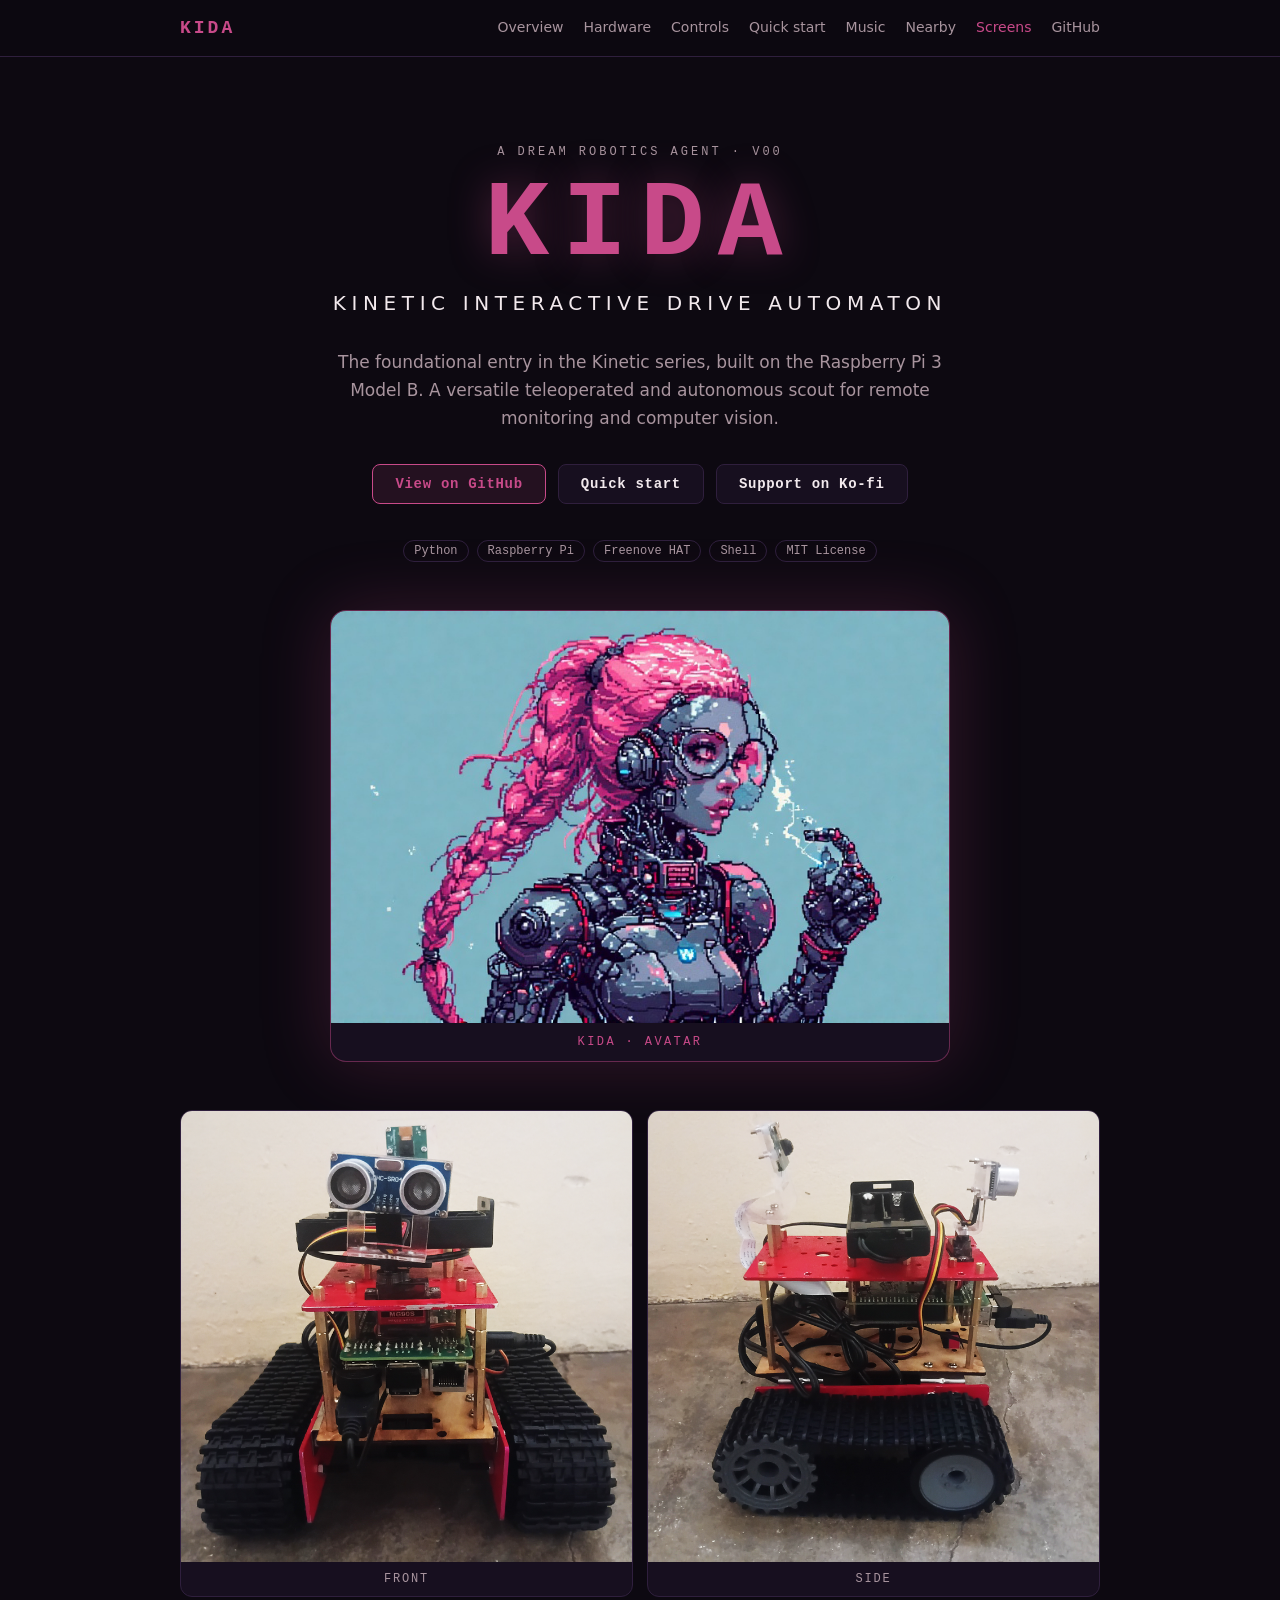
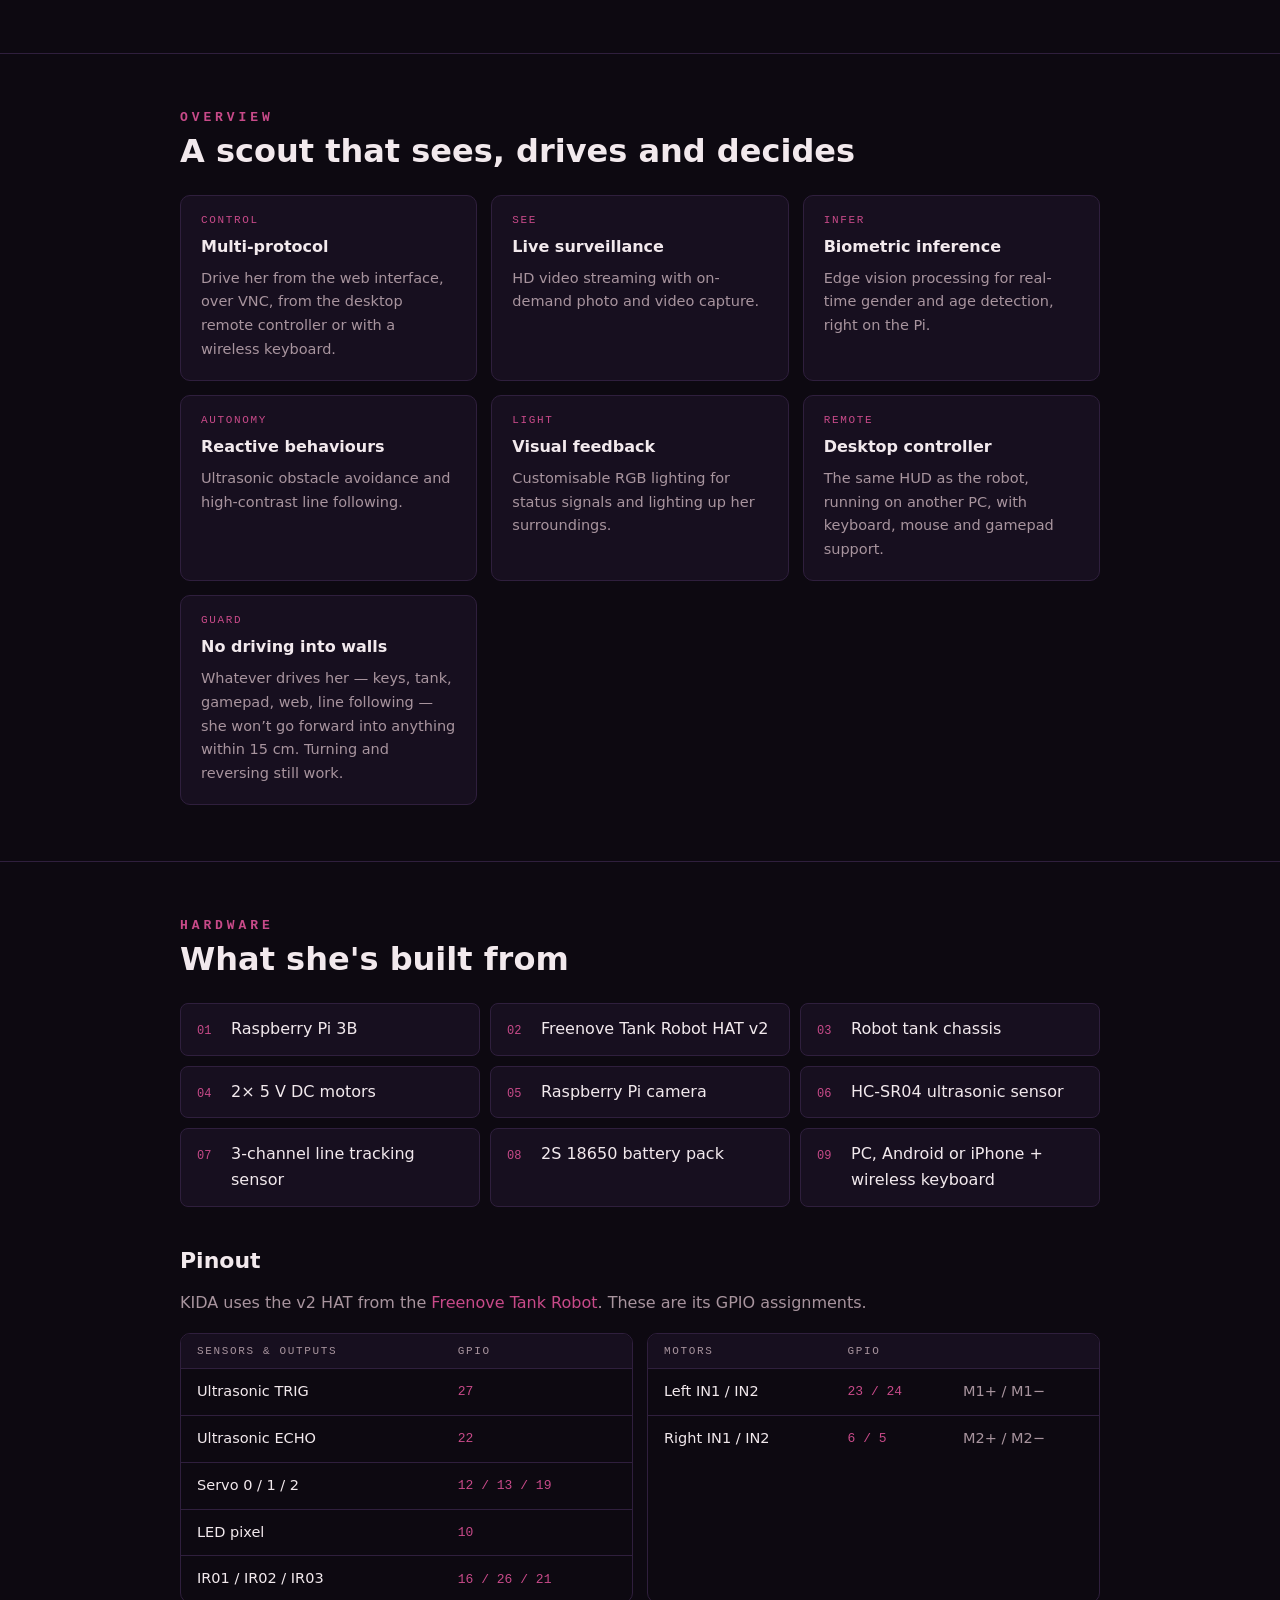
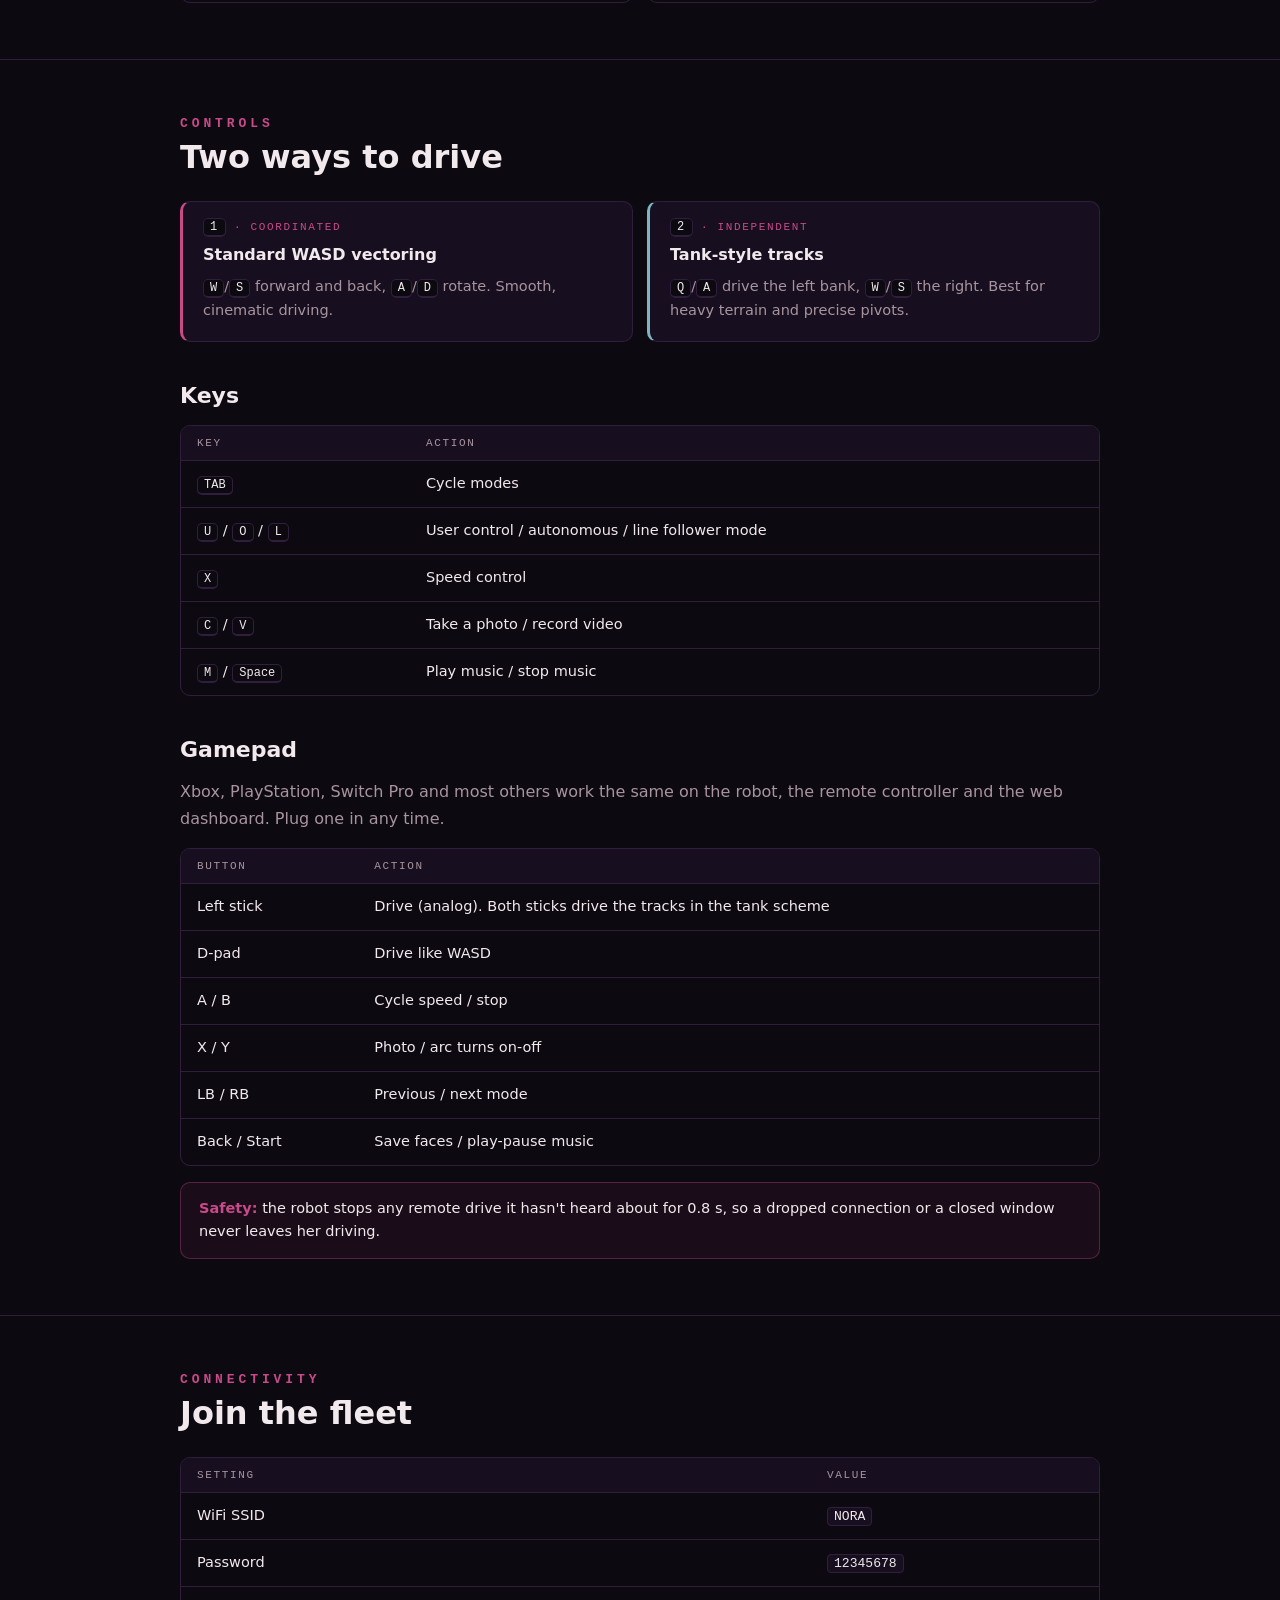
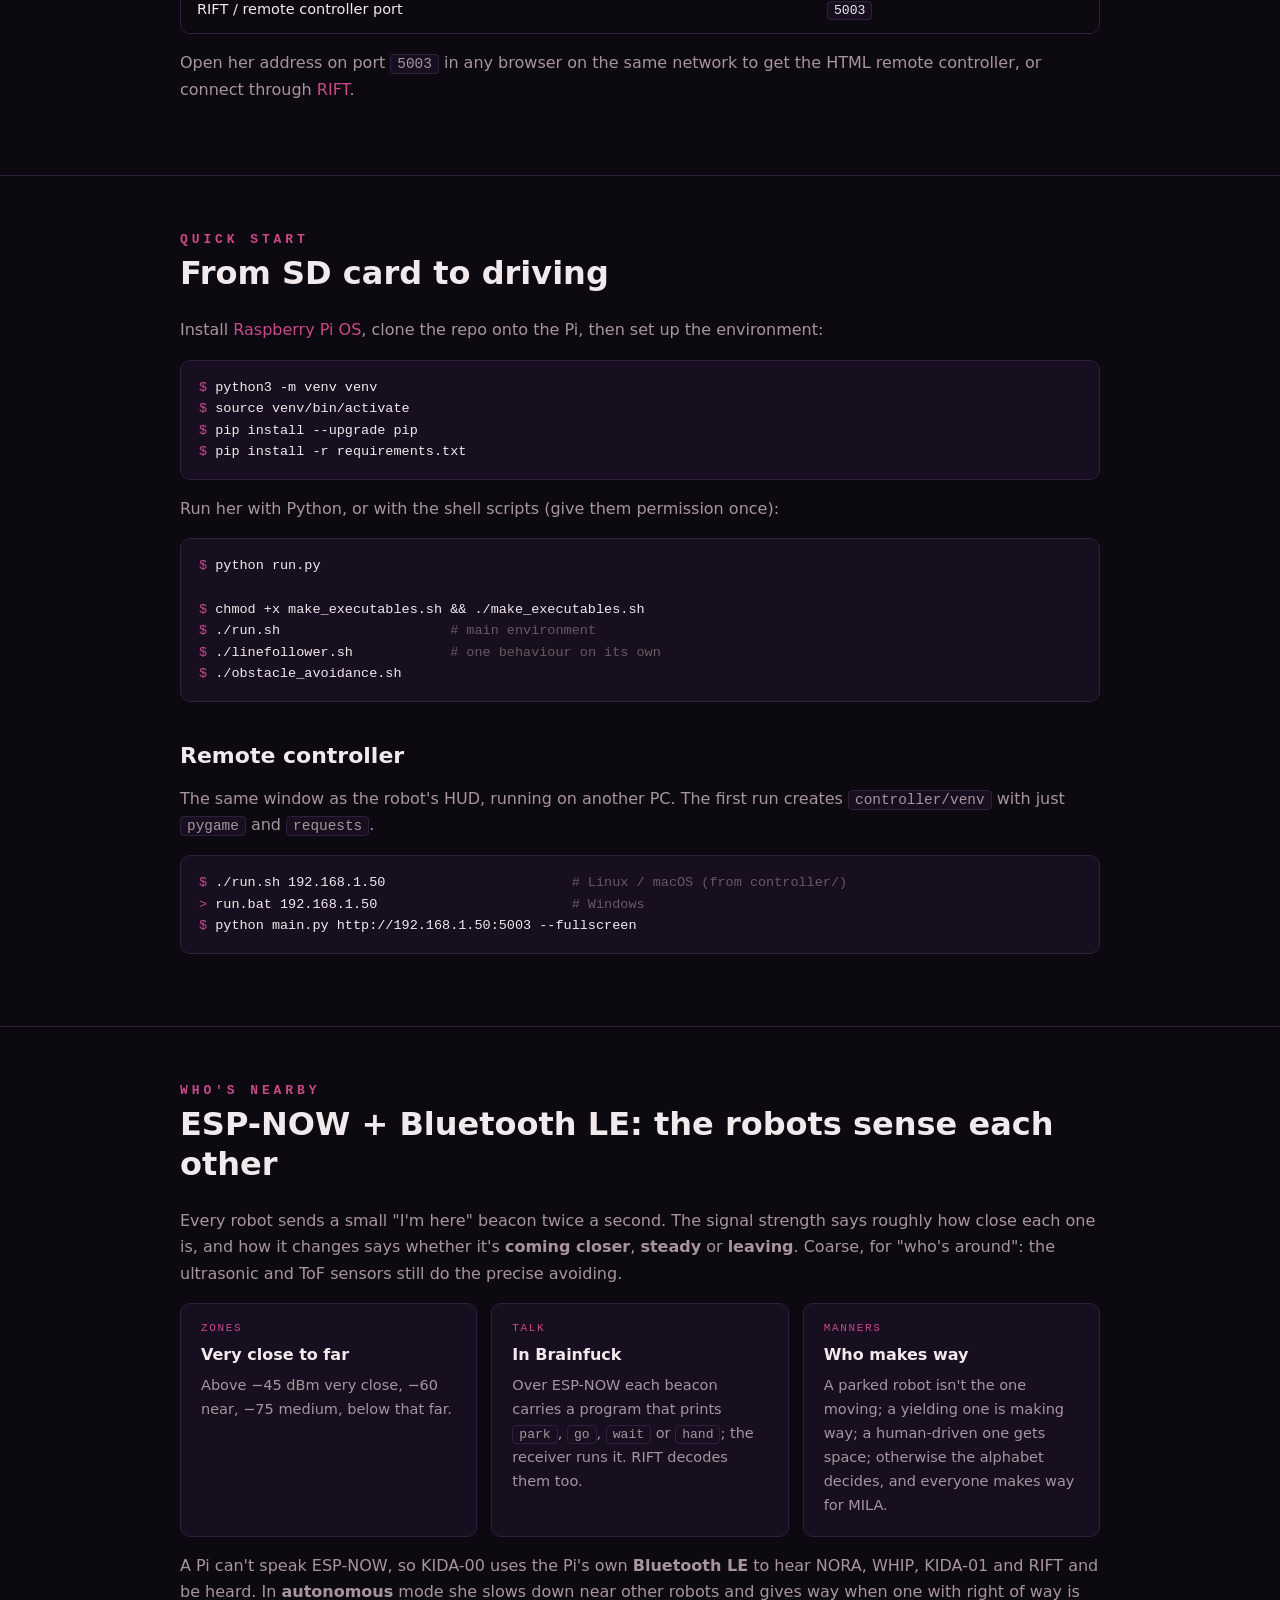
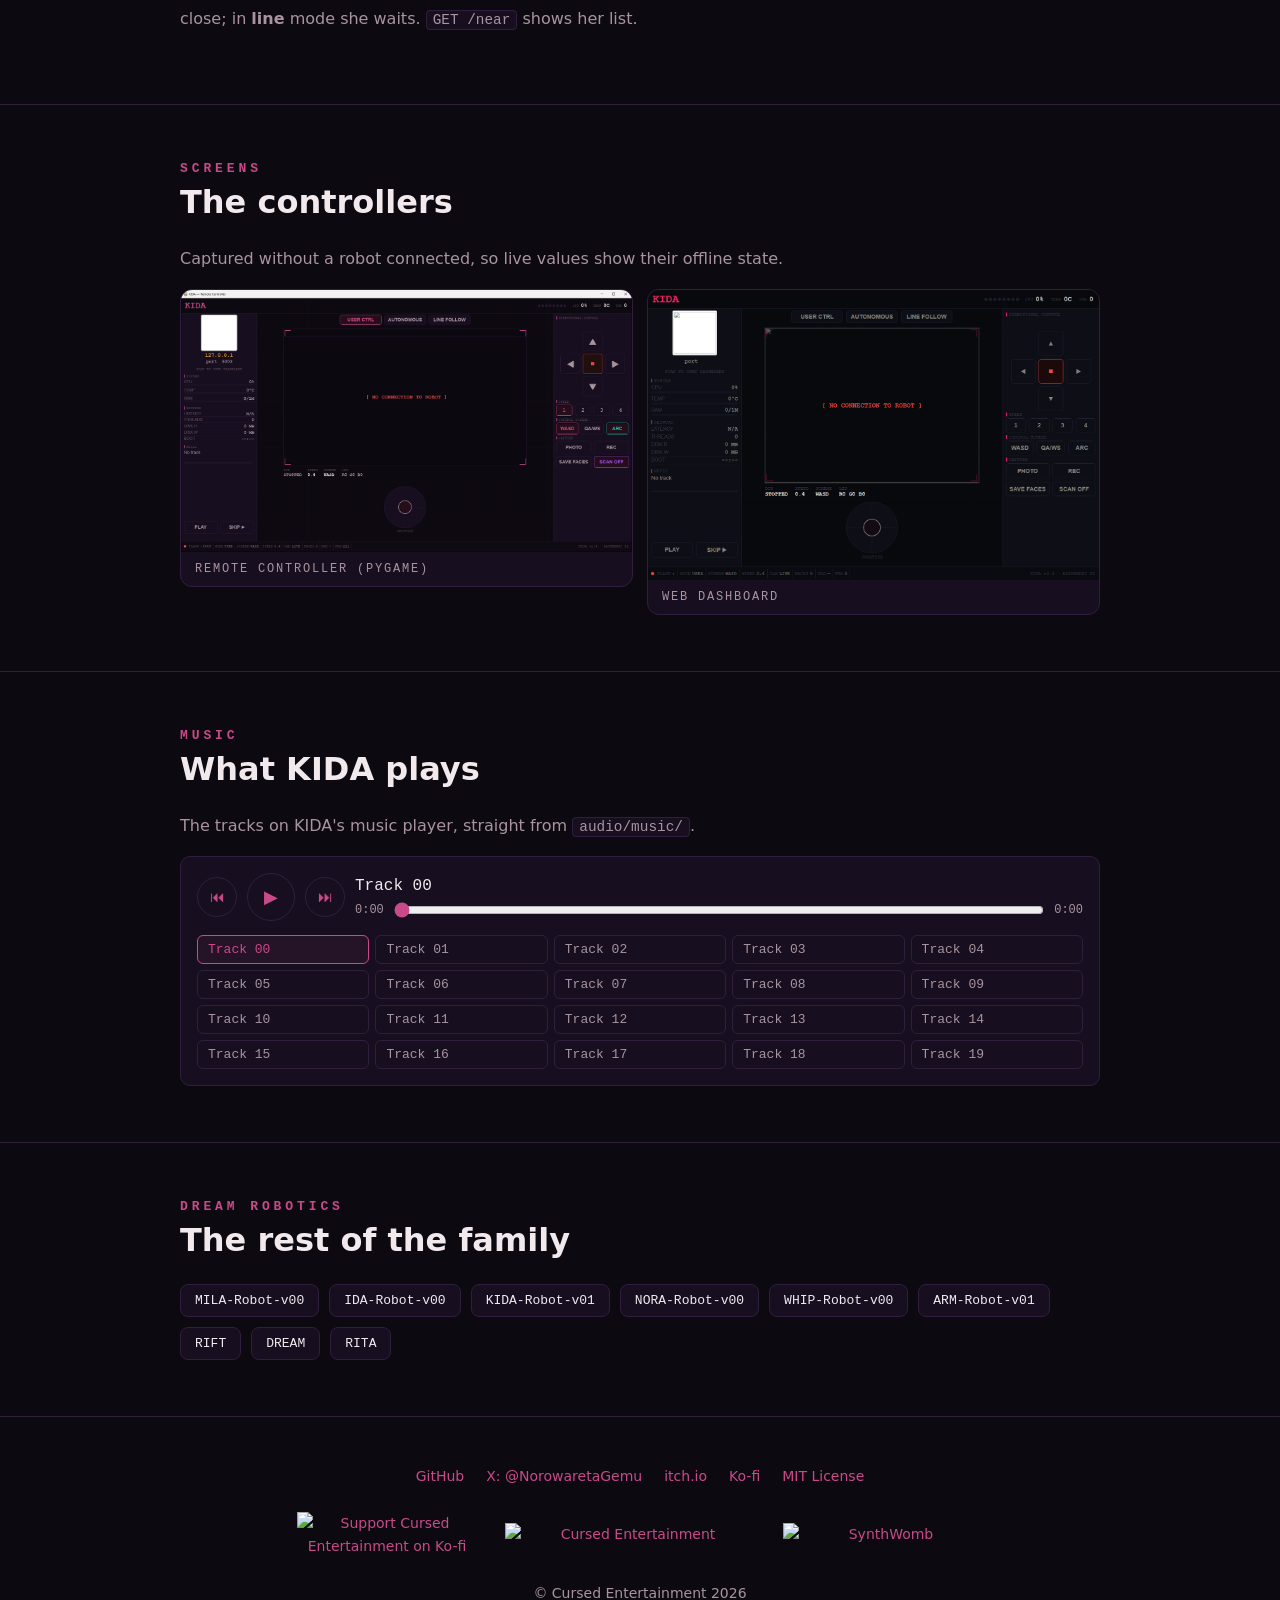
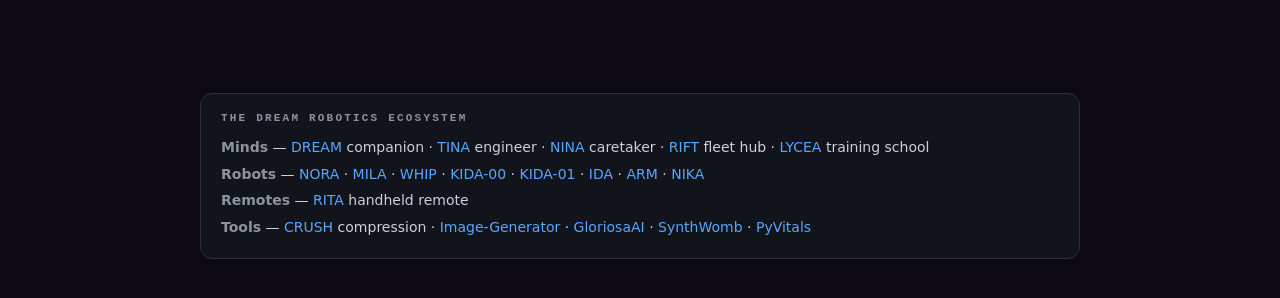
==== index.html @ 14632336 "Docs: the wall guard Co-Authored-By: Claude Opus 5.5 <noreply@anthropic.com>" ====
<!DOCTYPE html>
<html lang="en">
<head>
<meta charset="utf-8">
<meta name="viewport" content="width=device-width, initial-scale=1">
<title>KIDA — Kinetic Interactive Drive Automaton</title>
<meta name="description" content="KIDA v00 is a Raspberry Pi 3 tank robot from the DREAM Robotics ecosystem: teleoperated and autonomous, with live video, on-device age and gender detection, obstacle avoidance and line following.">
<meta name="color-scheme" content="dark">
<meta property="og:title" content="KIDA — Kinetic Interactive Drive Automaton">
<meta property="og:description" content="A Raspberry Pi tank robot for remote monitoring and computer vision.">
<meta property="og:type" content="website">
<meta property="og:image" content="images/kida_avatar.jpg">
<link rel="icon" href="site/favicon.ico" sizes="any">
<link rel="apple-touch-icon" href="site/apple-touch-icon.png">
<link rel="stylesheet" href="site/style.css">
<script src="site/site.js" defer></script>
<script src="site/player.js" defer></script>
</head>
<body>

<nav aria-label="Primary">
  <div class="wrap">
    <a class="brand" href="#top">KIDA</a>
    <ul>
      <li><a href="#overview">Overview</a></li>
      <li><a href="#hardware">Hardware</a></li>
      <li><a href="#controls">Controls</a></li>
      <li><a href="#quickstart">Quick start</a></li>
      <li><a href="#music">Music</a></li>
      <li><a href="#near">Nearby</a></li>
      <li><a href="#screens">Screens</a></li>
      <li><a href="https://github.com/CursedPrograms/KIDA-Robot-v00">GitHub</a></li>
    </ul>
  </div>
</nav>

<header class="hero" id="top">
  <div class="wrap">
    <div class="eyebrow">A DREAM Robotics Agent &middot; v00</div>
    <h1>KIDA</h1>
    <p class="tagline">Kinetic Interactive Drive Automaton</p>
    <p class="lede">The foundational entry in the Kinetic series, built on the Raspberry Pi 3 Model B. A versatile teleoperated and autonomous scout for remote monitoring and computer vision.</p>
    <div class="cta">
      <a class="btn primary" href="https://github.com/CursedPrograms/KIDA-Robot-v00">View on GitHub</a>
      <a class="btn" href="#quickstart">Quick start</a>
      <a class="btn" href="https://ko-fi.com/cursedentertainment">Support on Ko-fi</a>
    </div>
    <div class="tags" aria-label="Technologies">
      <span class="tag">Python</span>
      <span class="tag">Raspberry Pi</span>
      <span class="tag">Freenove HAT</span>
      <span class="tag">Shell</span>
      <span class="tag">MIT License</span>
    </div>
    <figure class="avatar wide">
      <img src="images/kida_avatar.jpg" alt="KIDA's avatar: a human representation of the robot" width="768" height="512">
      <figcaption>KIDA &middot; avatar</figcaption>
    </figure>
    <div class="photos">
      <figure>
        <img src="images/kida-robot-front.png" alt="KIDA from the front: red tank chassis, Raspberry Pi, HC-SR04 sensor and camera on a servo" width="800" height="800" loading="lazy">
        <figcaption>Front</figcaption>
      </figure>
      <figure>
        <img src="images/kida-robot-side.png" alt="KIDA from the side: tracks, Raspberry Pi stack and camera mast" width="800" height="800" loading="lazy">
        <figcaption>Side</figcaption>
      </figure>
    </div>
  </div>
</header>

<main>

<section id="overview">
  <div class="wrap">
    <h2>Overview</h2>
    <h3 class="title">A scout that sees, drives and decides</h3>
    <div class="grid cols-3">
      <div class="card">
        <span class="k">Control</span>
        <h4>Multi-protocol</h4>
        <p>Drive her from the web interface, over VNC, from the desktop remote controller or with a wireless keyboard.</p>
      </div>
      <div class="card">
        <span class="k">See</span>
        <h4>Live surveillance</h4>
        <p>HD video streaming with on-demand photo and video capture.</p>
      </div>
      <div class="card">
        <span class="k">Infer</span>
        <h4>Biometric inference</h4>
        <p>Edge vision processing for real-time gender and age detection, right on the Pi.</p>
      </div>
      <div class="card">
        <span class="k">Autonomy</span>
        <h4>Reactive behaviours</h4>
        <p>Ultrasonic obstacle avoidance and high-contrast line following.</p>
      </div>
      <div class="card">
        <span class="k">Light</span>
        <h4>Visual feedback</h4>
        <p>Customisable RGB lighting for status signals and lighting up her surroundings.</p>
      </div>
      <div class="card">
        <span class="k">Remote</span>
        <h4>Desktop controller</h4>
        <p>The same HUD as the robot, running on another PC, with keyboard, mouse and gamepad support.</p>
      </div>
      <div class="card">
        <span class="k">Guard</span>
        <h4>No driving into walls</h4>
        <p>Whatever drives her &mdash; keys, tank, gamepad, web, line following &mdash; she won&rsquo;t go forward into anything within 15&nbsp;cm. Turning and reversing still work.</p>
      </div>
    </div>
  </div>
</section>

<section id="hardware">
  <div class="wrap">
    <h2>Hardware</h2>
    <h3 class="title">What she's built from</h3>
    <ol class="parts">
      <li><span class="n">01</span> Raspberry Pi 3B</li>
      <li><span class="n">02</span> Freenove Tank Robot HAT v2</li>
      <li><span class="n">03</span> Robot tank chassis</li>
      <li><span class="n">04</span> 2&times; 5&nbsp;V DC motors</li>
      <li><span class="n">05</span> Raspberry Pi camera</li>
      <li><span class="n">06</span> HC-SR04 ultrasonic sensor</li>
      <li><span class="n">07</span> 3-channel line tracking sensor</li>
      <li><span class="n">08</span> 2S 18650 battery pack</li>
      <li><span class="n">09</span> PC, Android or iPhone + wireless keyboard</li>
    </ol>
    <h3 class="sub">Pinout</h3>
    <p class="muted">KIDA uses the v2 HAT from the <a href="https://github.com/Freenove/Freenove_Tank_Robot_Kit_for_Raspberry_Pi">Freenove Tank Robot</a>. These are its GPIO assignments.</p>
    <div class="grid cols-2">
    <div class="table-wrap">
      <table>
        <thead><tr><th>Sensors &amp; outputs</th><th>GPIO</th></tr></thead>
        <tbody>
          <tr><td>Ultrasonic TRIG</td><td class="mono">27</td></tr>
          <tr><td>Ultrasonic ECHO</td><td class="mono">22</td></tr>
          <tr><td>Servo 0 / 1 / 2</td><td class="mono">12 / 13 / 19</td></tr>
          <tr><td>LED pixel</td><td class="mono">10</td></tr>
          <tr><td>IR01 / IR02 / IR03</td><td class="mono">16 / 26 / 21</td></tr>
        </tbody>
      </table>
    </div>
    <div class="table-wrap">
      <table>
        <thead><tr><th>Motors</th><th>GPIO</th><th></th></tr></thead>
        <tbody>
          <tr><td>Left IN1 / IN2</td><td class="mono">23 / 24</td><td><span class="muted">M1+ / M1&minus;</span></td></tr>
          <tr><td>Right IN1 / IN2</td><td class="mono">6 / 5</td><td><span class="muted">M2+ / M2&minus;</span></td></tr>
        </tbody>
      </table>
    </div>
    </div>
  </div>
</section>

<section id="controls">
  <div class="wrap">
    <h2>Controls</h2>
    <h3 class="title">Two ways to drive</h3>
    <div class="grid cols-2">
      <div class="card mode">
        <span class="k"><kbd>1</kbd> &middot; Coordinated</span>
        <h4>Standard WASD vectoring</h4>
        <p><kbd>W</kbd>/<kbd>S</kbd> forward and back, <kbd>A</kbd>/<kbd>D</kbd> rotate. Smooth, cinematic driving.</p>
      </div>
      <div class="card mode">
        <span class="k"><kbd>2</kbd> &middot; Independent</span>
        <h4>Tank-style tracks</h4>
        <p><kbd>Q</kbd>/<kbd>A</kbd> drive the left bank, <kbd>W</kbd>/<kbd>S</kbd> the right. Best for heavy terrain and precise pivots.</p>
      </div>
    </div>
    <h3 class="sub">Keys</h3>
    <div class="table-wrap">
      <table>
        <thead><tr><th>Key</th><th>Action</th></tr></thead>
        <tbody>
          <tr><td><kbd>TAB</kbd></td><td>Cycle modes</td></tr>
          <tr><td><kbd>U</kbd> / <kbd>O</kbd> / <kbd>L</kbd></td><td>User control / autonomous / line follower mode</td></tr>
          <tr><td><kbd>X</kbd></td><td>Speed control</td></tr>
          <tr><td><kbd>C</kbd> / <kbd>V</kbd></td><td>Take a photo / record video</td></tr>
          <tr><td><kbd>M</kbd> / <kbd>Space</kbd></td><td>Play music / stop music</td></tr>
        </tbody>
      </table>
    </div>
    <h3 class="sub">Gamepad</h3>
    <p class="muted">Xbox, PlayStation, Switch Pro and most others work the same on the robot, the remote controller and the web dashboard. Plug one in any time.</p>
    <div class="table-wrap">
      <table>
        <thead><tr><th>Button</th><th>Action</th></tr></thead>
        <tbody>
          <tr><td>Left stick</td><td>Drive (analog). Both sticks drive the tracks in the tank scheme</td></tr>
          <tr><td>D-pad</td><td>Drive like WASD</td></tr>
          <tr><td>A / B</td><td>Cycle speed / stop</td></tr>
          <tr><td>X / Y</td><td>Photo / arc turns on-off</td></tr>
          <tr><td>LB / RB</td><td>Previous / next mode</td></tr>
          <tr><td>Back / Start</td><td>Save faces / play-pause music</td></tr>
        </tbody>
      </table>
    </div>
    <p class="note"><strong>Safety:</strong> the robot stops any remote drive it hasn't heard about for 0.8&nbsp;s, so a dropped connection or a closed window never leaves her driving.</p>
  </div>
</section>

<section id="connectivity">
  <div class="wrap">
    <h2>Connectivity</h2>
    <h3 class="title">Join the fleet</h3>
    <div class="table-wrap">
      <table>
        <thead><tr><th>Setting</th><th>Value</th></tr></thead>
        <tbody>
          <tr><td>WiFi SSID</td><td><code>NORA</code></td></tr>
          <tr><td>Password</td><td><code>12345678</code></td></tr>
          <tr><td>RIFT / remote controller port</td><td><code>5003</code></td></tr>
        </tbody>
      </table>
    </div>
    <p class="muted spaced">Open her address on port <code>5003</code> in any browser on the same network to get the HTML remote controller, or connect through <a href="https://github.com/CursedPrograms/RIFT">RIFT</a>.</p>
  </div>
</section>

<section id="quickstart">
  <div class="wrap">
    <h2>Quick start</h2>
    <h3 class="title">From SD card to driving</h3>
    <p class="muted">Install <a href="https://www.raspberrypi.com/software/operating-systems/">Raspberry Pi OS</a>, clone the repo onto the Pi, then set up the environment:</p>
<pre><span class="p">$</span> python3 -m venv venv
<span class="p">$</span> source venv/bin/activate
<span class="p">$</span> pip install --upgrade pip
<span class="p">$</span> pip install -r requirements.txt</pre>
    <p class="muted">Run her with Python, or with the shell scripts (give them permission once):</p>
<pre><span class="p">$</span> python run.py

<span class="p">$</span> chmod +x make_executables.sh &amp;&amp; ./make_executables.sh
<span class="p">$</span> ./run.sh                     <span class="c"># main environment</span>
<span class="p">$</span> ./linefollower.sh            <span class="c"># one behaviour on its own</span>
<span class="p">$</span> ./obstacle_avoidance.sh</pre>
    <h3 class="sub">Remote controller</h3>
    <p class="muted">The same window as the robot's HUD, running on another PC. The first run creates <code>controller/venv</code> with just <code>pygame</code> and <code>requests</code>.</p>
<pre><span class="p">$</span> ./run.sh 192.168.1.50                       <span class="c"># Linux / macOS (from controller/)</span>
<span class="p">&gt;</span> run.bat 192.168.1.50                        <span class="c"># Windows</span>
<span class="p">$</span> python main.py http://192.168.1.50:5003 --fullscreen</pre>
  </div>
</section>

<section id="near">
  <div class="wrap">
    <h2>Who's nearby</h2>
    <h3 class="title">ESP-NOW + Bluetooth LE: the robots sense each other</h3>
    <p class="muted">Every robot sends a small "I'm here" beacon twice a second. The signal strength says roughly how close each one is, and how it changes says whether it's <b>coming closer</b>, <b>steady</b> or <b>leaving</b>. Coarse, for "who's around": the ultrasonic and ToF sensors still do the precise avoiding.</p>
    <div class="grid cols-3">
      <div class="card"><span class="k">Zones</span><h4>Very close to far</h4><p>Above &minus;45 dBm very close, &minus;60 near, &minus;75 medium, below that far.</p></div>
      <div class="card"><span class="k">Talk</span><h4>In Brainfuck</h4><p>Over ESP-NOW each beacon carries a program that prints <code>park</code>, <code>go</code>, <code>wait</code> or <code>hand</code>; the receiver runs it. RIFT decodes them too.</p></div>
      <div class="card"><span class="k">Manners</span><h4>Who makes way</h4><p>A parked robot isn't the one moving; a yielding one is making way; a human-driven one gets space; otherwise the alphabet decides, and everyone makes way for MILA.</p></div>
    </div>
    <p class="muted spaced">A Pi can't speak ESP-NOW, so KIDA-00 uses the Pi's own <b>Bluetooth LE</b> to hear NORA, WHIP, KIDA-01 and RIFT and be heard. In <b>autonomous</b> mode she slows down near other robots and gives way when one with right of way is close; in <b>line</b> mode she waits. <code>GET /near</code> shows her list.</p>
  </div>
</section>

<section id="screens">
  <div class="wrap">
    <h2>Screens</h2>
    <h3 class="title">The controllers</h3>
    <p class="muted">Captured without a robot connected, so live values show their offline state.</p>
    <div class="screens">
      <figure class="shot">
        <img src="images/screenshots/remote-controller.png" alt="KIDA's remote controller HUD with camera box, stats and drive pad" width="1280" height="743" loading="lazy">
        <figcaption>Remote controller (pygame)</figcaption>
      </figure>
      <figure class="shot">
        <img src="images/screenshots/web-dashboard.png" alt="KIDA's web dashboard" width="1280" height="823" loading="lazy">
        <figcaption>Web dashboard</figcaption>
      </figure>
    </div>
  </div>
</section>

<section id="music">
  <div class="wrap">
    <h2>Music</h2>
    <h3 class="title">What KIDA plays</h3>
    <p class="muted">The tracks on KIDA's music player, straight from <code>audio/music/</code>.</p>
    <div class="player" data-tracks='[{"title": "Track 00", "src": "audio/music/track00.mp3"}, {"title": "Track 01", "src": "audio/music/track01.mp3"}, {"title": "Track 02", "src": "audio/music/track02.mp3"}, {"title": "Track 03", "src": "audio/music/track03.mp3"}, {"title": "Track 04", "src": "audio/music/track04.mp3"}, {"title": "Track 05", "src": "audio/music/track05.mp3"}, {"title": "Track 06", "src": "audio/music/track06.mp3"}, {"title": "Track 07", "src": "audio/music/track07.mp3"}, {"title": "Track 08", "src": "audio/music/track08.mp3"}, {"title": "Track 09", "src": "audio/music/track09.mp3"}, {"title": "Track 10", "src": "audio/music/track10.mp3"}, {"title": "Track 11", "src": "audio/music/track11.mp3"}, {"title": "Track 12", "src": "audio/music/track12.mp3"}, {"title": "Track 13", "src": "audio/music/track13.mp3"}, {"title": "Track 14", "src": "audio/music/track14.mp3"}, {"title": "Track 15", "src": "audio/music/track15.mp3"}, {"title": "Track 16", "src": "audio/music/track16.mp3"}, {"title": "Track 17", "src": "audio/music/track17.mp3"}, {"title": "Track 18", "src": "audio/music/track18.mp3"}, {"title": "Track 19", "src": "audio/music/track19.mp3"}]'></div>
  </div>
</section>

<section id="related">
  <div class="wrap">
    <h2>DREAM Robotics</h2>
    <h3 class="title">The rest of the family</h3>
    <div class="related">
      <a href="https://github.com/CursedPrograms/MILA-Robot-v00">MILA-Robot-v00</a>
      <a href="https://github.com/CursedPrograms/IDA-Robot-v00">IDA-Robot-v00</a>
      <a href="https://github.com/CursedPrograms/KIDA-Robot-v01">KIDA-Robot-v01</a>
      <a href="https://github.com/CursedPrograms/NORA-Robot-v00">NORA-Robot-v00</a>
      <a href="https://github.com/CursedPrograms/WHIP-Robot-v00">WHIP-Robot-v00</a>
      <a href="https://github.com/CursedPrograms/ARM-Robot-v01">ARM-Robot-v01</a>
      <a href="https://github.com/CursedPrograms/RIFT">RIFT</a>
      <a href="https://github.com/CursedPrograms/DREAM">DREAM</a>
      <a href="https://github.com/CursedPrograms/RITA">RITA</a>
    </div>
  </div>
</section>

</main>

<footer>
  <div class="wrap">
    <div class="links">
      <a href="https://github.com/CursedPrograms/KIDA-Robot-v00">GitHub</a>
      <a href="https://x.com/NorowaretaGemu">X: @NorowaretaGemu</a>
      <a href="https://cursed-entertainment.itch.io/">itch.io</a>
      <a href="https://ko-fi.com/cursedentertainment">Ko-fi</a>
      <a href="https://github.com/CursedPrograms/KIDA-Robot-v00/blob/main/LICENSE">MIT License</a>
    </div>

    <div class="logos">
      <a href="https://ko-fi.com/cursedentertainment">
        <img src="https://ko-fi.com/img/githubbutton_sm.svg" alt="Support Cursed Entertainment on Ko-fi" width="180" loading="lazy">
      </a>
      <a href="https://cursed-entertainment.itch.io/">
        <img src="https://github.com/CursedPrograms/cursedentertainment/raw/main/images/logos/logo-wide-grey.png" alt="Cursed Entertainment" width="250" loading="lazy">
      </a>
      <a href="https://github.com/SynthWomb">
        <img src="https://github.com/SynthWomb/synth.womb/blob/main/logos/synthwomb07.png?raw=true" alt="SynthWomb" width="200" loading="lazy">
      </a>
    </div>

    <div>&copy; Cursed Entertainment 2026</div>
  </div>
</footer>

<!-- DREAM-ECOSYSTEM:START -->
<section class="eco">
  <div class="eco-title">The DREAM Robotics ecosystem</div>
  <div><strong>Minds</strong> — <a href="https://github.com/CursedPrograms/DREAM">DREAM</a> companion · <a href="https://github.com/CursedPrograms/TINA">TINA</a> engineer · <a href="https://github.com/CursedPrograms/NINA">NINA</a> caretaker · <a href="https://github.com/CursedPrograms/RIFT">RIFT</a> fleet hub · <a href="https://github.com/CursedPrograms/LYCEA">LYCEA</a> training school</div>
  <div><strong>Robots</strong> — <a href="https://github.com/CursedPrograms/NORA-Robot-v00">NORA</a> · <a href="https://github.com/CursedPrograms/MILA-Robot-v00">MILA</a> · <a href="https://github.com/CursedPrograms/WHIP-Robot-v00">WHIP</a> · <a href="https://github.com/CursedPrograms/KIDA-Robot-v00">KIDA-00</a> · <a href="https://github.com/CursedPrograms/KIDA-Robot-v01">KIDA-01</a> · <a href="https://github.com/CursedPrograms/IDA-Robot-v00">IDA</a> · <a href="https://github.com/CursedPrograms/ARM-Robot-v01">ARM</a> · <a href="https://github.com/CursedPrograms/NIKA-Robot-v00">NIKA</a></div>
  <div><strong>Remotes</strong> — <a href="https://github.com/CursedPrograms/RITA">RITA</a> handheld remote</div>
  <div><strong>Tools</strong> — <a href="https://github.com/CursedPrograms/CRUSH">CRUSH</a> compression · <a href="https://github.com/CursedPrograms/Image-Generator">Image-Generator</a> · <a href="https://github.com/CursedPrograms/GloriosaAI">GloriosaAI</a> · <a href="https://github.com/CursedPrograms/SynthWomb">SynthWomb</a> · <a href="https://github.com/CursedPrograms/PyVitals">PyVitals</a></div>
</section>
<!-- DREAM-ECOSYSTEM:END -->
</body>
</html>
---- site/style.css ----
/* DREAM Robotics site stylesheet. Colours come from colour_scheme.xml
   (regenerate the site after editing it); layout is shared by every robot. */
:root {
  --bg: #0D0911;
  --panel: #170F1F;
  --border: #2F1F3D;
  --accent: #C84A89;
  --accent2: #7EB5C3;
  --green: #00ff88;
  --text: #F2E9ED;
  --sub: #A8949E;
  --glow: 200, 74, 137;
  --glow2: 126, 181, 195;
  --mono: ui-monospace, "Cascadia Code", Consolas, "SF Mono", Menlo, monospace;
  --sans: system-ui, -apple-system, "Segoe UI", Roboto, sans-serif;
}
* { box-sizing: border-box; }
html { scroll-behavior: smooth; }
body {
  margin: 0;
  background: var(--bg);
  color: var(--text);
  font: 16px/1.65 var(--sans);
  -webkit-font-smoothing: antialiased;
}
a { color: var(--accent); text-decoration: none; }
a:hover { text-decoration: underline; }
a:focus-visible, .btn:focus-visible { outline: 2px solid var(--accent); outline-offset: 3px; border-radius: 4px; }
code, pre, .mono { font-family: var(--mono); }
.wrap { max-width: 960px; margin: 0 auto; padding: 0 20px; }

/* nav */
nav {
  position: sticky; top: 0; z-index: 10;
  background: rgba(13, 9, 17, .85);
  backdrop-filter: blur(8px);
  border-bottom: 1px solid var(--border);
}
nav .wrap { display: flex; align-items: center; justify-content: space-between; height: 56px; gap: 16px; }
nav .brand { font: 700 18px var(--mono); letter-spacing: 3px; color: var(--accent); }
nav ul { display: flex; gap: 20px; list-style: none; margin: 0; padding: 0; font-size: 14px; }
nav ul a { color: var(--sub); }
nav ul a:hover { color: var(--text); text-decoration: none; }
@media (max-width: 640px) { nav ul li:not(:last-child) { display: none; } }

/* hero */
header.hero { padding: 88px 0 56px; text-align: center; position: relative; overflow: hidden; }
header.hero::before {
  content: ""; position: absolute; inset: -40% 0 auto 0; height: 520px; z-index: -1;
  background: radial-gradient(ellipse at 50% 30%, rgba(var(--glow), .16), transparent 60%),
              radial-gradient(ellipse at 75% 20%, rgba(var(--glow2), .13), transparent 55%);
}
.eyebrow { font: 12px var(--mono); letter-spacing: 3px; color: var(--sub); text-transform: uppercase; }
h1 {
  margin: 12px 0 8px;
  font: 800 clamp(56px, 12vw, 108px)/1 var(--mono);
  letter-spacing: .12em;
  color: var(--accent);
  text-shadow: 0 0 40px rgba(var(--glow), .35);
}
.tagline { font-size: clamp(15px, 2.6vw, 20px); color: var(--text); letter-spacing: .28em; text-transform: uppercase; margin: 0 0 28px; }
.lede { max-width: 660px; margin: 0 auto 32px; color: var(--sub); font-size: 17px; }
.cta { display: flex; flex-wrap: wrap; gap: 12px; justify-content: center; }
.btn {
  display: inline-block; padding: 11px 22px; border-radius: 8px;
  border: 1px solid var(--border); background: var(--panel); color: var(--text);
  font: 600 14px var(--mono); letter-spacing: .05em; transition: border-color .15s, background .15s;
}
.btn:hover { border-color: var(--accent); text-decoration: none; }
.btn.primary { background: rgba(var(--glow), .12); border-color: var(--accent); color: var(--accent); }
.tags { display: flex; flex-wrap: wrap; gap: 8px; justify-content: center; margin-top: 36px; }
.tag { font: 12px var(--mono); color: var(--sub); border: 1px solid var(--border); padding: 3px 10px; border-radius: 999px; }

/* photos */
.photos { display: grid; grid-template-columns: repeat(auto-fit, minmax(200px, 1fr)); gap: 14px; margin-top: 48px; }
.avatar { margin: 48px auto 0; max-width: 440px; background: var(--panel); border: 1px solid rgba(var(--glow), .45); border-radius: 16px; overflow: hidden; box-shadow: 0 0 70px rgba(var(--glow), .22); }
.avatar.wide { max-width: 620px; }
.avatar img { display: block; width: 100%; height: auto; }
.avatar figcaption { font: 12px var(--mono); letter-spacing: .2em; text-transform: uppercase; color: var(--accent); padding: 12px 16px; }
.photos.single { grid-template-columns: minmax(0, 380px); justify-content: center; }
.screens { display: grid; gap: 14px; grid-template-columns: repeat(auto-fill, minmax(300px, 1fr)); align-items: start; }
.screens .shot { margin: 0; }
.dot { display: inline-block; width: 10px; height: 10px; border-radius: 50%; margin-right: 8px; vertical-align: middle; }
.yes { color: var(--green); }
.no { color: #6B5761; }
nav ul a.active { color: var(--accent); }
.spaced { margin-top: 16px; }
.shot.narrow { max-width: 320px; }
.dot.red { background: #e5484d; }
.dot.green { background: #46a758; }
.dot.yellow { background: #f5d90a; }
.dot.blue { background: #3e63dd; }

/* error pages (404 / 500) */
.error { padding: 88px 0 72px; text-align: center; position: relative; overflow: hidden; }
.error::before {
  content: ""; position: absolute; inset: -30% 0 auto 0; height: 520px; z-index: -1;
  background: radial-gradient(ellipse at 50% 30%, rgba(var(--glow), .16), transparent 60%);
}
.error .face { display: block; width: 168px; height: 168px; margin: 0 auto 28px; border-radius: 50%; object-fit: cover;
  border: 2px solid rgba(var(--glow), .55); box-shadow: 0 0 60px rgba(var(--glow), .25); }
.error .code { font: 800 clamp(88px, 20vw, 168px)/1 var(--mono); letter-spacing: .08em; color: var(--accent);
  text-shadow: 0 0 40px rgba(var(--glow), .35); margin: 0 auto 12px; max-width: none; text-align: center; text-indent: .08em; }
.error h1 { font-size: clamp(22px, 4vw, 30px); letter-spacing: normal; text-shadow: none; color: var(--text); margin: 0 0 12px; font-family: var(--sans); font-weight: 700; }
.error p { color: var(--sub); max-width: 520px; margin: 0 auto 28px; }
.error code { word-break: break-all; }
.photos figure { margin: 0; background: var(--panel); border: 1px solid var(--border); border-radius: 12px; overflow: hidden; }
.photos img { display: block; width: 100%; height: auto; aspect-ratio: 1; object-fit: cover; }
.photos figcaption { font: 12px var(--mono); letter-spacing: .15em; text-transform: uppercase; color: var(--sub); padding: 10px 14px; }
.shot { margin: 24px 0 0; background: var(--panel); border: 1px solid var(--border); border-radius: 12px; overflow: hidden; }
.shot img { display: block; width: 100%; height: auto; }
.shot figcaption { font: 12px var(--mono); letter-spacing: .15em; text-transform: uppercase; color: var(--sub); padding: 10px 14px; }

/* sections */
section { padding: 56px 0; border-top: 1px solid var(--border); }
h2 { margin: 0 0 6px; font: 700 13px var(--mono); letter-spacing: .3em; text-transform: uppercase; color: var(--accent); }
h3.title { margin: 0 0 24px; font-size: clamp(24px, 4vw, 32px); line-height: 1.25; }
h3.sub { margin: 40px 0 16px; font-size: 22px; line-height: 1.25; }
p { margin: 0 0 16px; }
.muted { color: var(--sub); }

.grid { display: grid; gap: 14px; }
.grid.cols-3 { grid-template-columns: repeat(auto-fill, minmax(260px, 1fr)); }
.grid.cols-2 { grid-template-columns: repeat(auto-fill, minmax(300px, 1fr)); }
.card { background: var(--panel); border: 1px solid var(--border); border-radius: 10px; padding: 18px 20px; }
.card h4 { margin: 0 0 6px; font-size: 16px; }
.card p { margin: 0; color: var(--sub); font-size: 14.5px; }
.card .k { font: 11px var(--mono); letter-spacing: .15em; color: var(--accent); text-transform: uppercase; margin-bottom: 8px; display: block; }

/* hardware list */
.parts { list-style: none; margin: 0; padding: 0; display: grid; gap: 10px; grid-template-columns: repeat(auto-fill, minmax(260px, 1fr)); }
.parts li {
  background: var(--panel); border: 1px solid var(--border); border-radius: 8px;
  padding: 12px 16px; display: flex; align-items: baseline; gap: 12px;
}
.parts .n { font: 12px var(--mono); color: var(--accent); min-width: 22px; }

/* modes */
.mode { border-left: 3px solid var(--accent); }
.mode:nth-child(2) { border-left-color: var(--accent2); }
.mode:nth-child(3) { border-left-color: var(--green); }
.mode:nth-child(4) { border-left-color: var(--sub); }
kbd {
  font: 12px var(--mono); background: var(--bg); border: 1px solid var(--border);
  border-bottom-width: 2px; border-radius: 5px; padding: 1px 6px; color: var(--text);
}

/* code */
pre {
  background: var(--panel); border: 1px solid var(--border); border-radius: 10px;
  padding: 16px 18px; overflow-x: auto; font-size: 13.5px; line-height: 1.6; margin: 0 0 16px;
}
pre .c { color: #6B5761; }
pre .p { color: var(--accent); user-select: none; }
:not(pre) > code { background: var(--panel); border: 1px solid var(--border); border-radius: 4px; padding: 1px 6px; font-size: .9em; }

/* steps */
ol.steps { margin: 0 0 16px; padding-left: 22px; }
ol.steps li { margin-bottom: 10px; }
ol.steps li::marker { color: var(--accent); font-family: var(--mono); }

/* callout */
.note { background: rgba(var(--glow), .07); border: 1px solid rgba(var(--glow), .35); border-radius: 10px; padding: 14px 18px; margin: 16px 0 0; font-size: 14.5px; }
.note strong { color: var(--accent); }

/* table */
.table-wrap { overflow-x: auto; border: 1px solid var(--border); border-radius: 10px; }
table { border-collapse: collapse; width: 100%; font-size: 14.5px; }
th, td { text-align: left; padding: 11px 16px; border-bottom: 1px solid var(--border); }
th { font: 11px var(--mono); letter-spacing: .15em; text-transform: uppercase; color: var(--sub); background: var(--panel); white-space: nowrap; }
tr:last-child td { border-bottom: 0; }
td.mono { color: var(--accent); font-size: 13px; white-space: nowrap; }

/* related */
.related { display: flex; flex-wrap: wrap; gap: 10px; }
.related a { font: 13px var(--mono); border: 1px solid var(--border); background: var(--panel); border-radius: 8px; padding: 8px 14px; color: var(--text); }
.related a:hover { border-color: var(--accent); text-decoration: none; }

/* footer */
footer { border-top: 1px solid var(--border); padding: 48px 0 56px; text-align: center; color: var(--sub); font-size: 14px; }
footer .logos { display: flex; flex-wrap: wrap; align-items: center; justify-content: center; gap: 28px; margin: 24px 0; }
footer .logos img { display: block; height: auto; max-width: 100%; }
footer .links { display: flex; flex-wrap: wrap; gap: 8px 22px; justify-content: center; margin-bottom: 8px; }

@media (prefers-reduced-motion: reduce) { html { scroll-behavior: auto; } .btn { transition: none; } }

/* music player (site/player.js) */
.player { background: var(--panel); border: 1px solid var(--border); border-radius: 10px; padding: 16px; }
.pl-now { display: flex; align-items: center; gap: 10px; }
.pl-btn { background: none; border: 1px solid var(--border); color: var(--accent); border-radius: 50%; width: 40px; height: 40px;
  font-size: 15px; cursor: pointer; flex: none; }
.pl-btn:hover { border-color: var(--accent); background: rgba(var(--glow), .12); }
.pl-play { width: 48px; height: 48px; font-size: 18px; }
.pl-info { flex: 1; min-width: 0; }
.pl-title { font-family: var(--mono); color: var(--text); white-space: nowrap; overflow: hidden; text-overflow: ellipsis; }
.pl-bar { display: flex; align-items: center; gap: 8px; font: 12px var(--mono); color: var(--sub); }
.pl-seek { flex: 1; accent-color: var(--accent); min-width: 0; }
.pl-list { list-style: none; margin: 14px 0 0; padding: 0; display: grid; grid-template-columns: repeat(auto-fill, minmax(160px, 1fr)); gap: 6px; }
.pl-list button { width: 100%; text-align: left; background: none; border: 1px solid var(--border); border-radius: 6px; color: var(--sub);
  font: 13px var(--mono); padding: 6px 10px; cursor: pointer; }
.pl-list button:hover { color: var(--text); border-color: var(--accent); }
.pl-list li.on button { color: var(--accent); border-color: var(--accent); background: rgba(var(--glow), .08); }

/* The DREAM Robotics ecosystem block, the same on every site */
section.eco { max-width: 880px; margin: 32px auto; padding: 18px 20px; border: 1px solid #2a2f3a; border-radius: 12px;
  background: #11141a; color: #c9d1d9; font-family: system-ui, Segoe UI, sans-serif; font-size: 14px; line-height: 1.9; }
section.eco .eco-title { font: 600 11px ui-monospace, Consolas, monospace; letter-spacing: .2em; text-transform: uppercase;
  color: #8b949e; margin-bottom: 10px; }
section.eco strong { color: #8b949e; }
section.eco a { color: #58a6ff; text-decoration: none; }
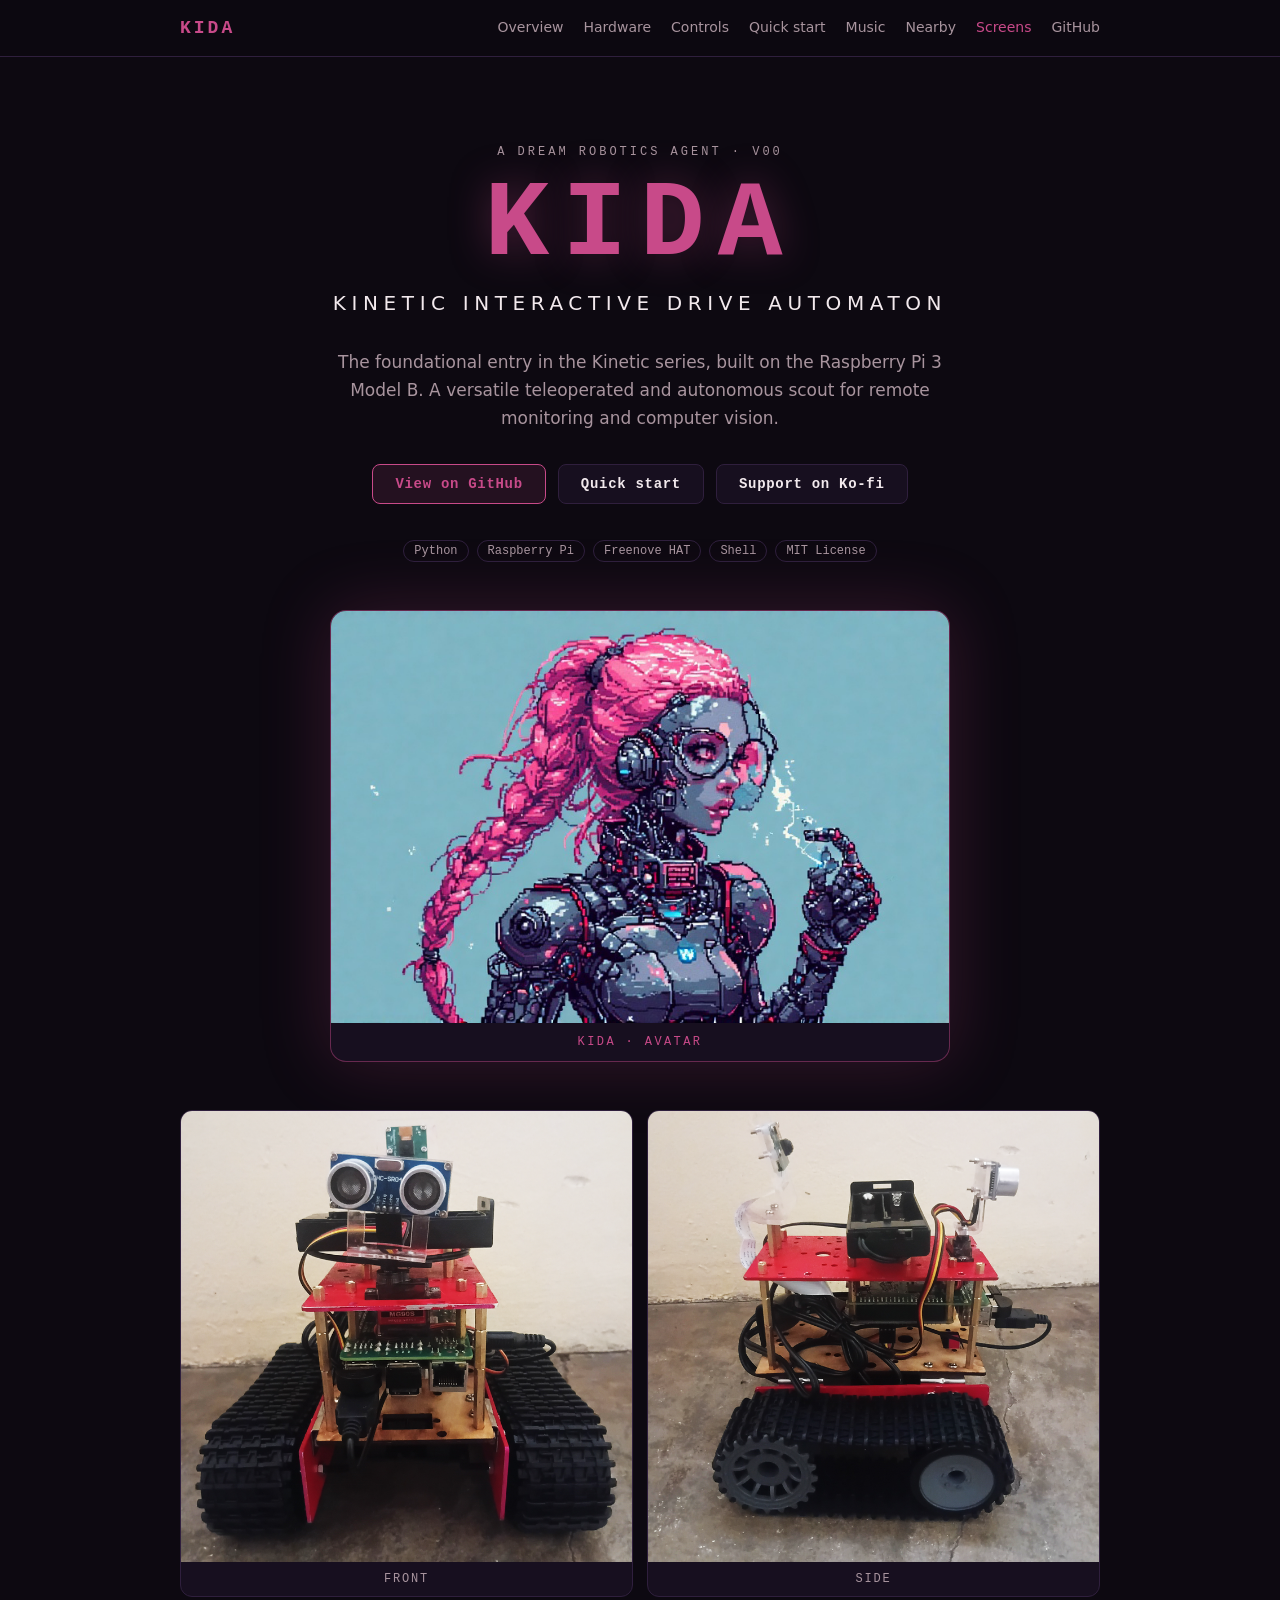
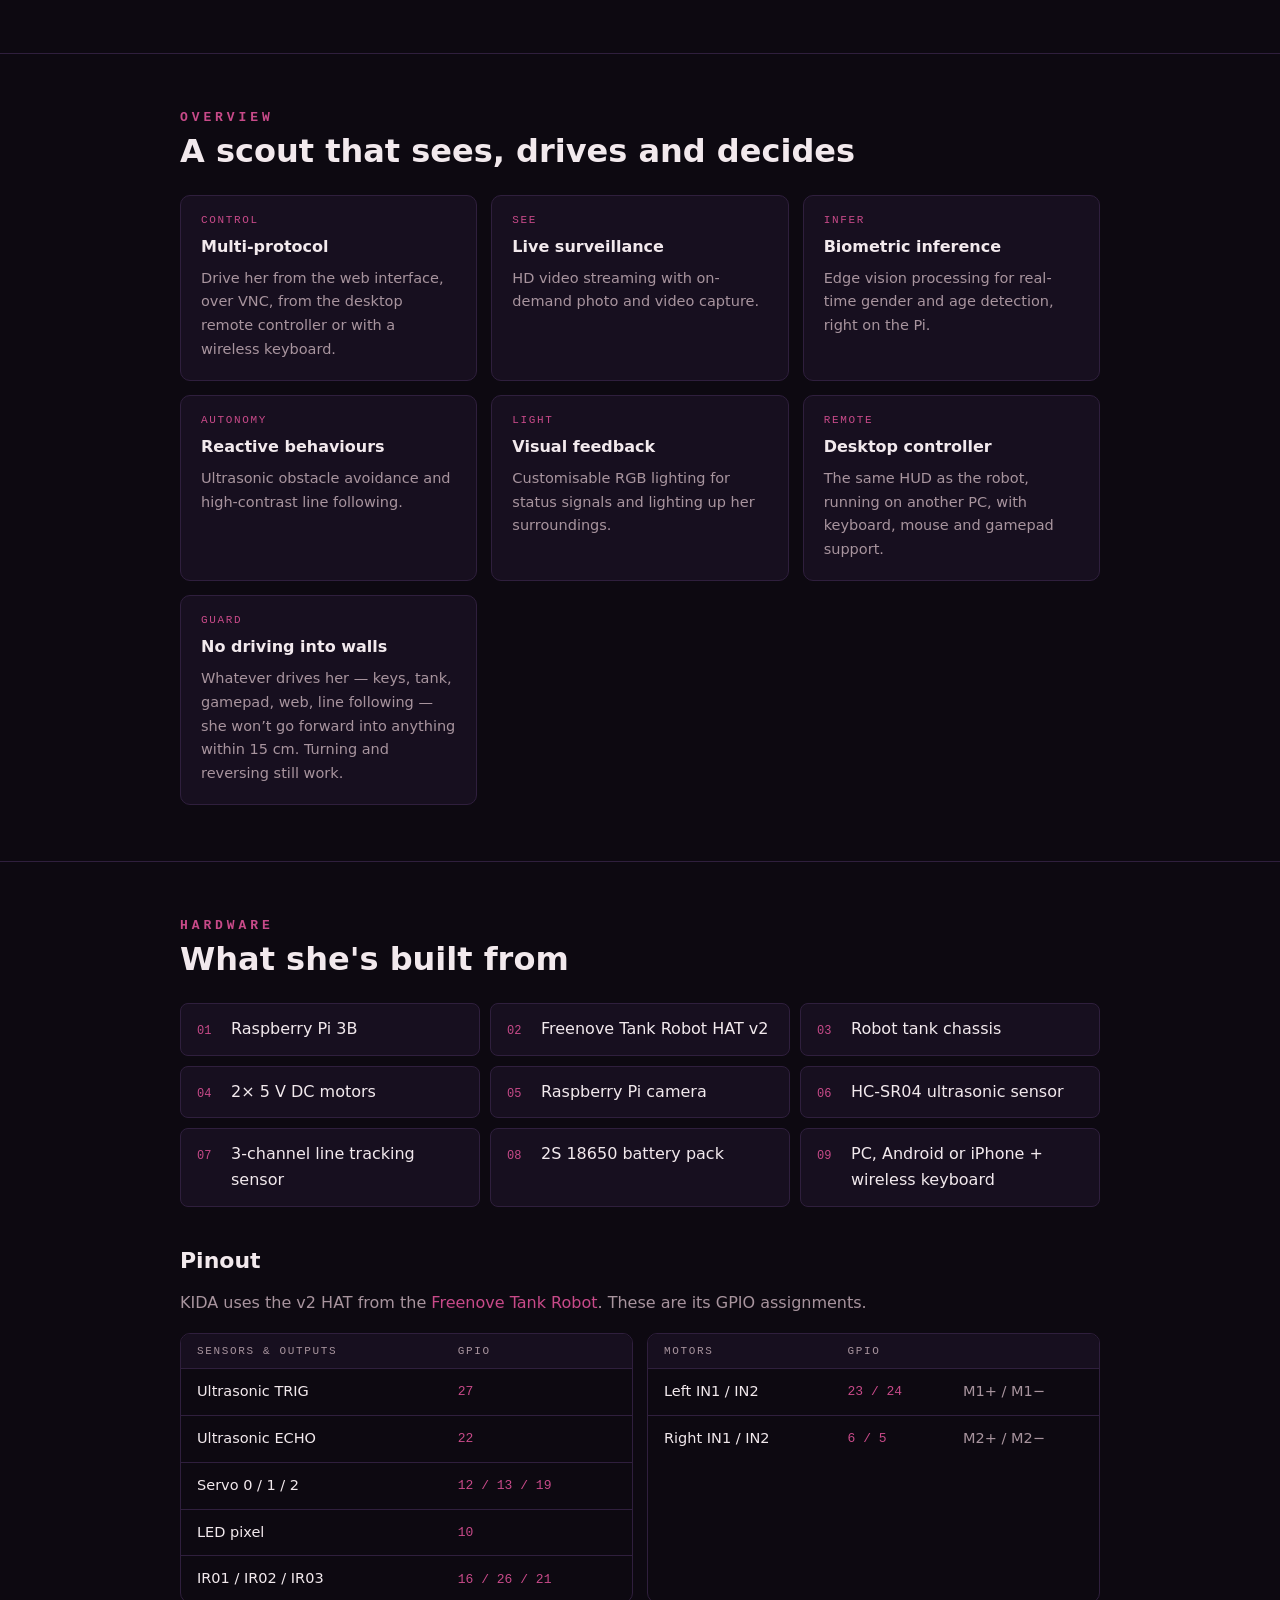
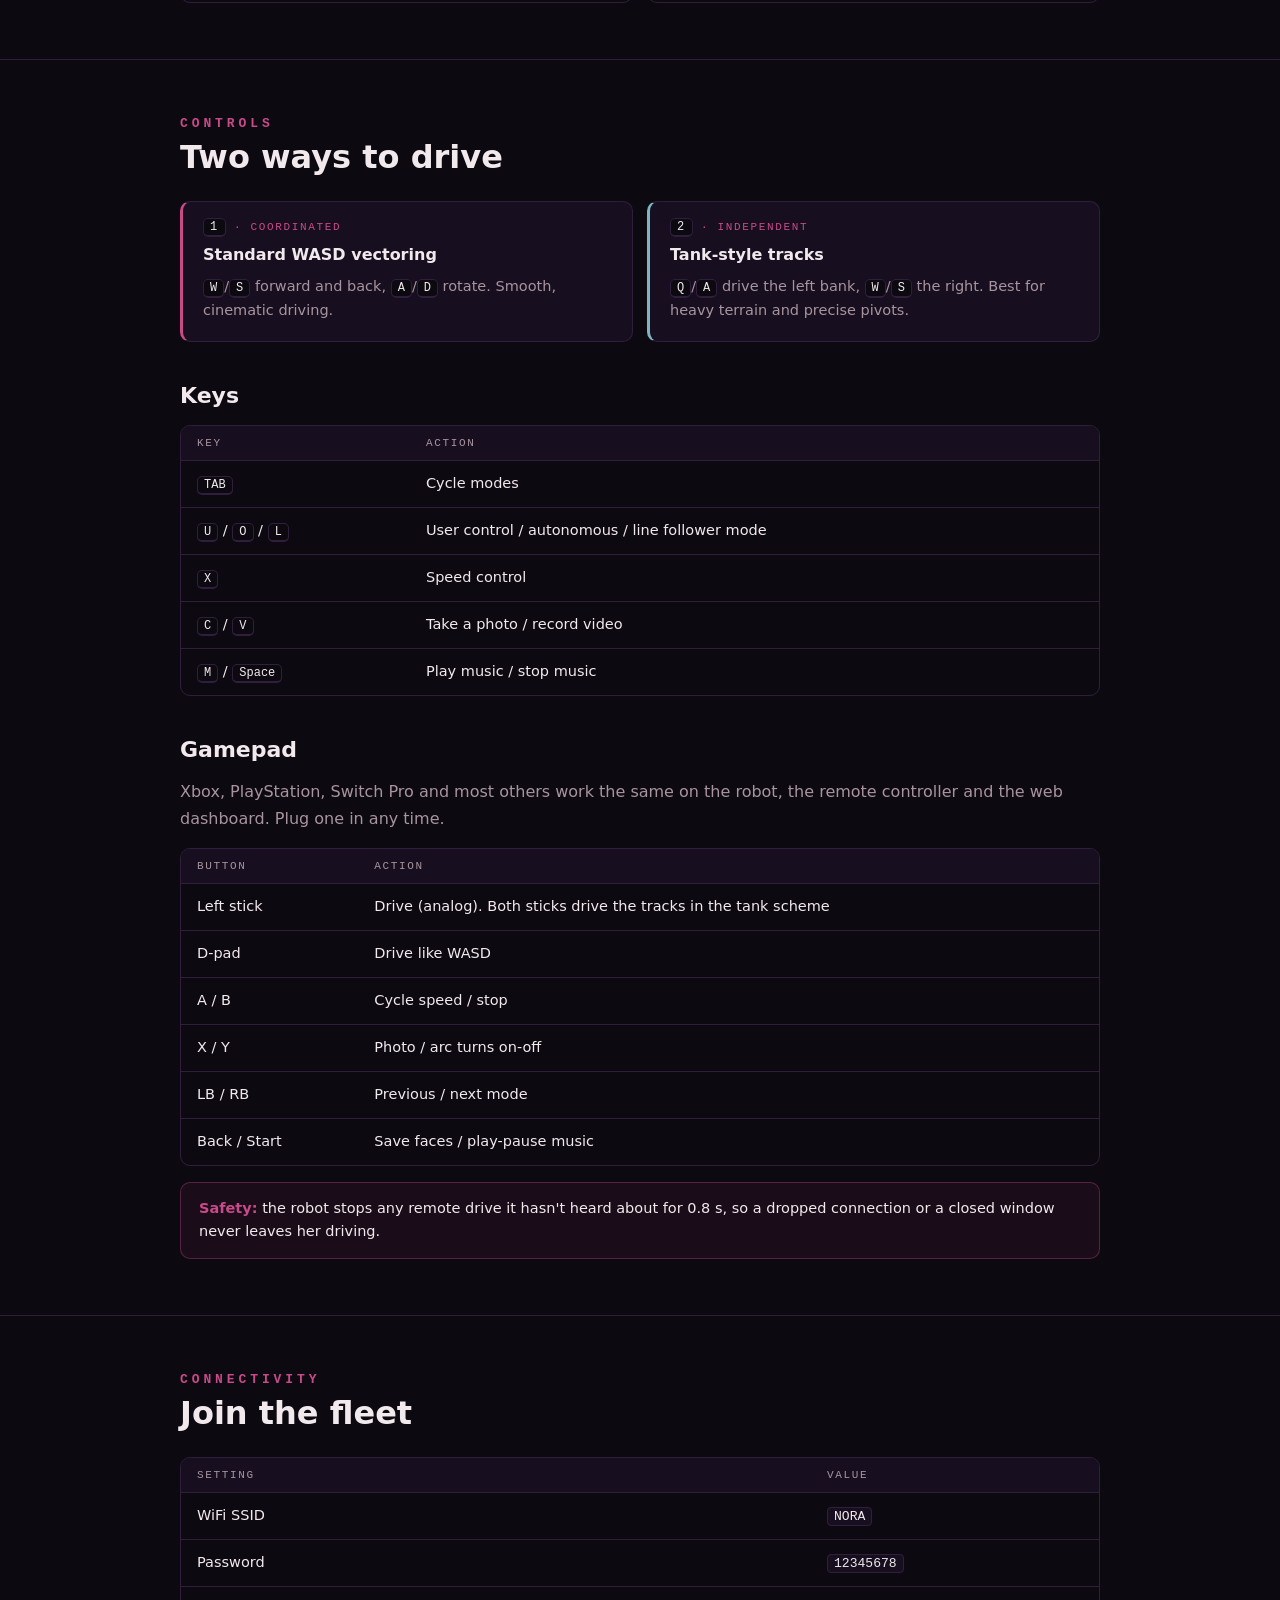
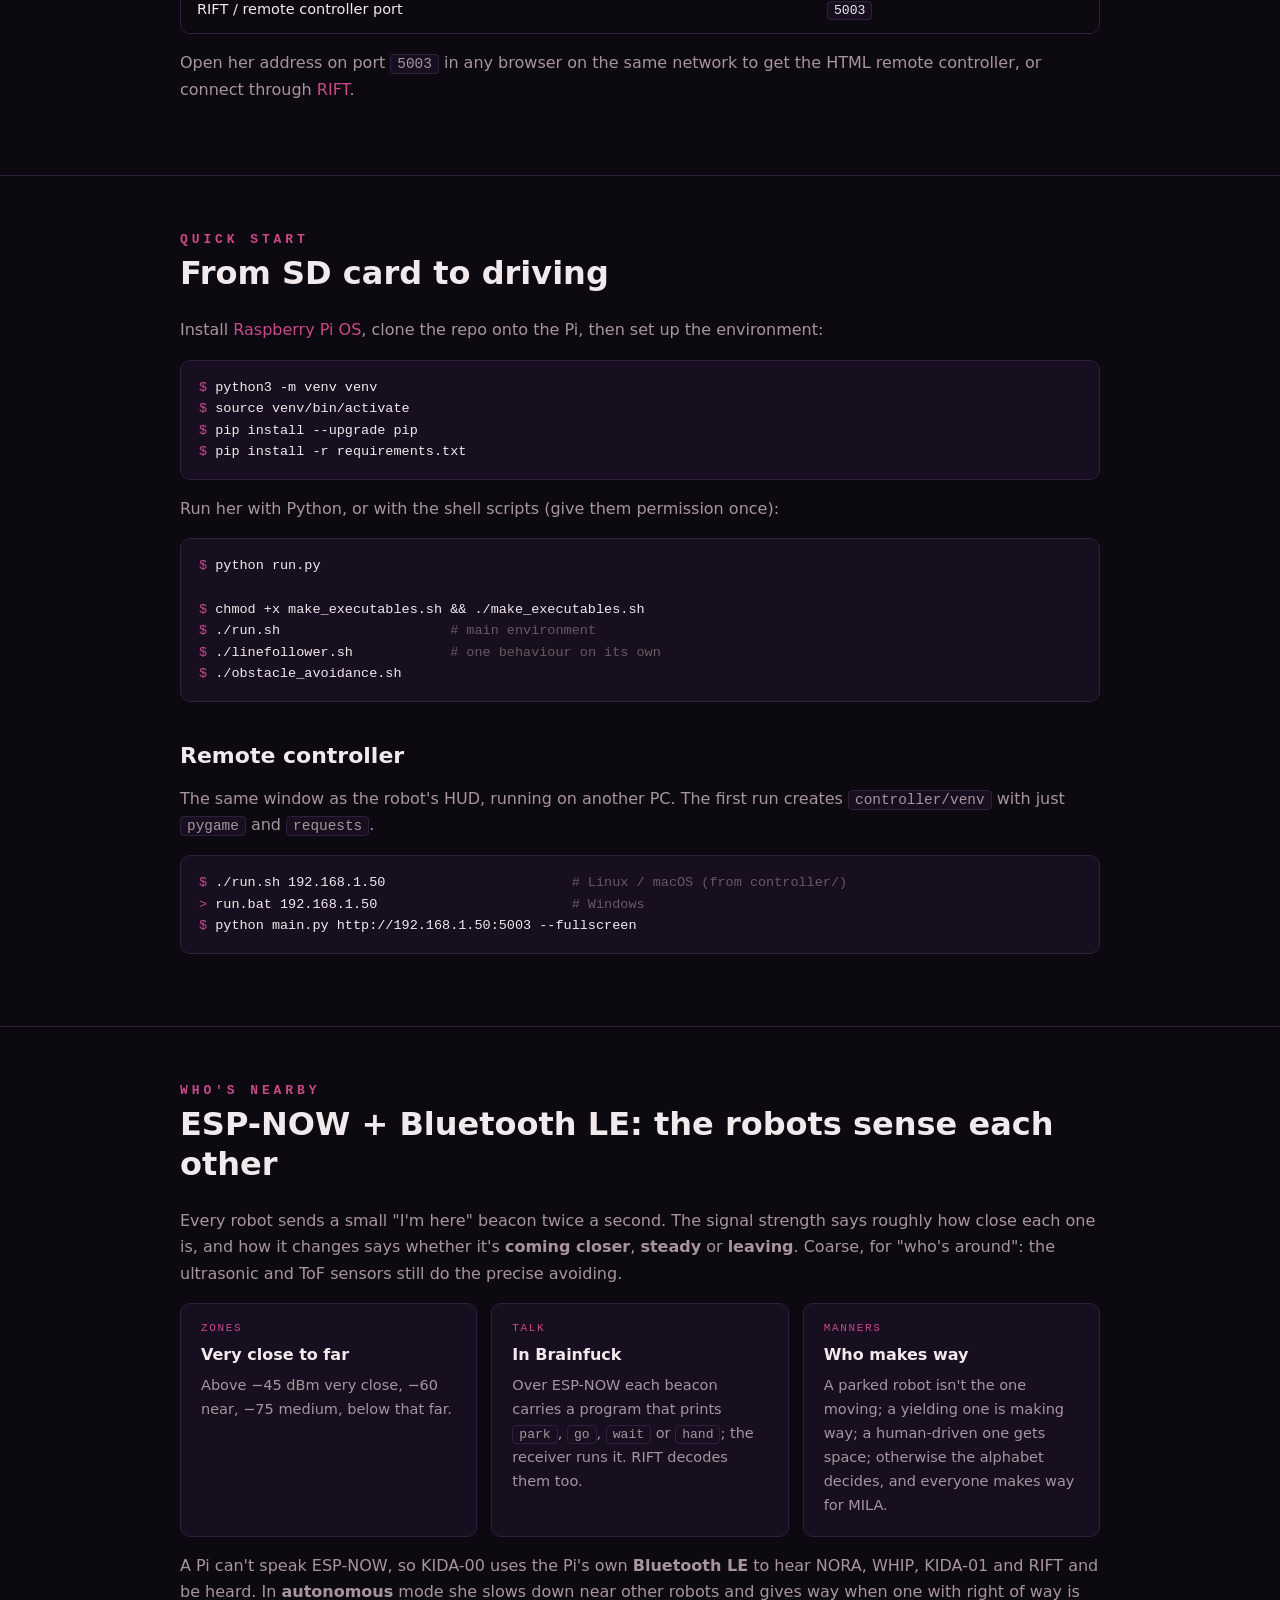
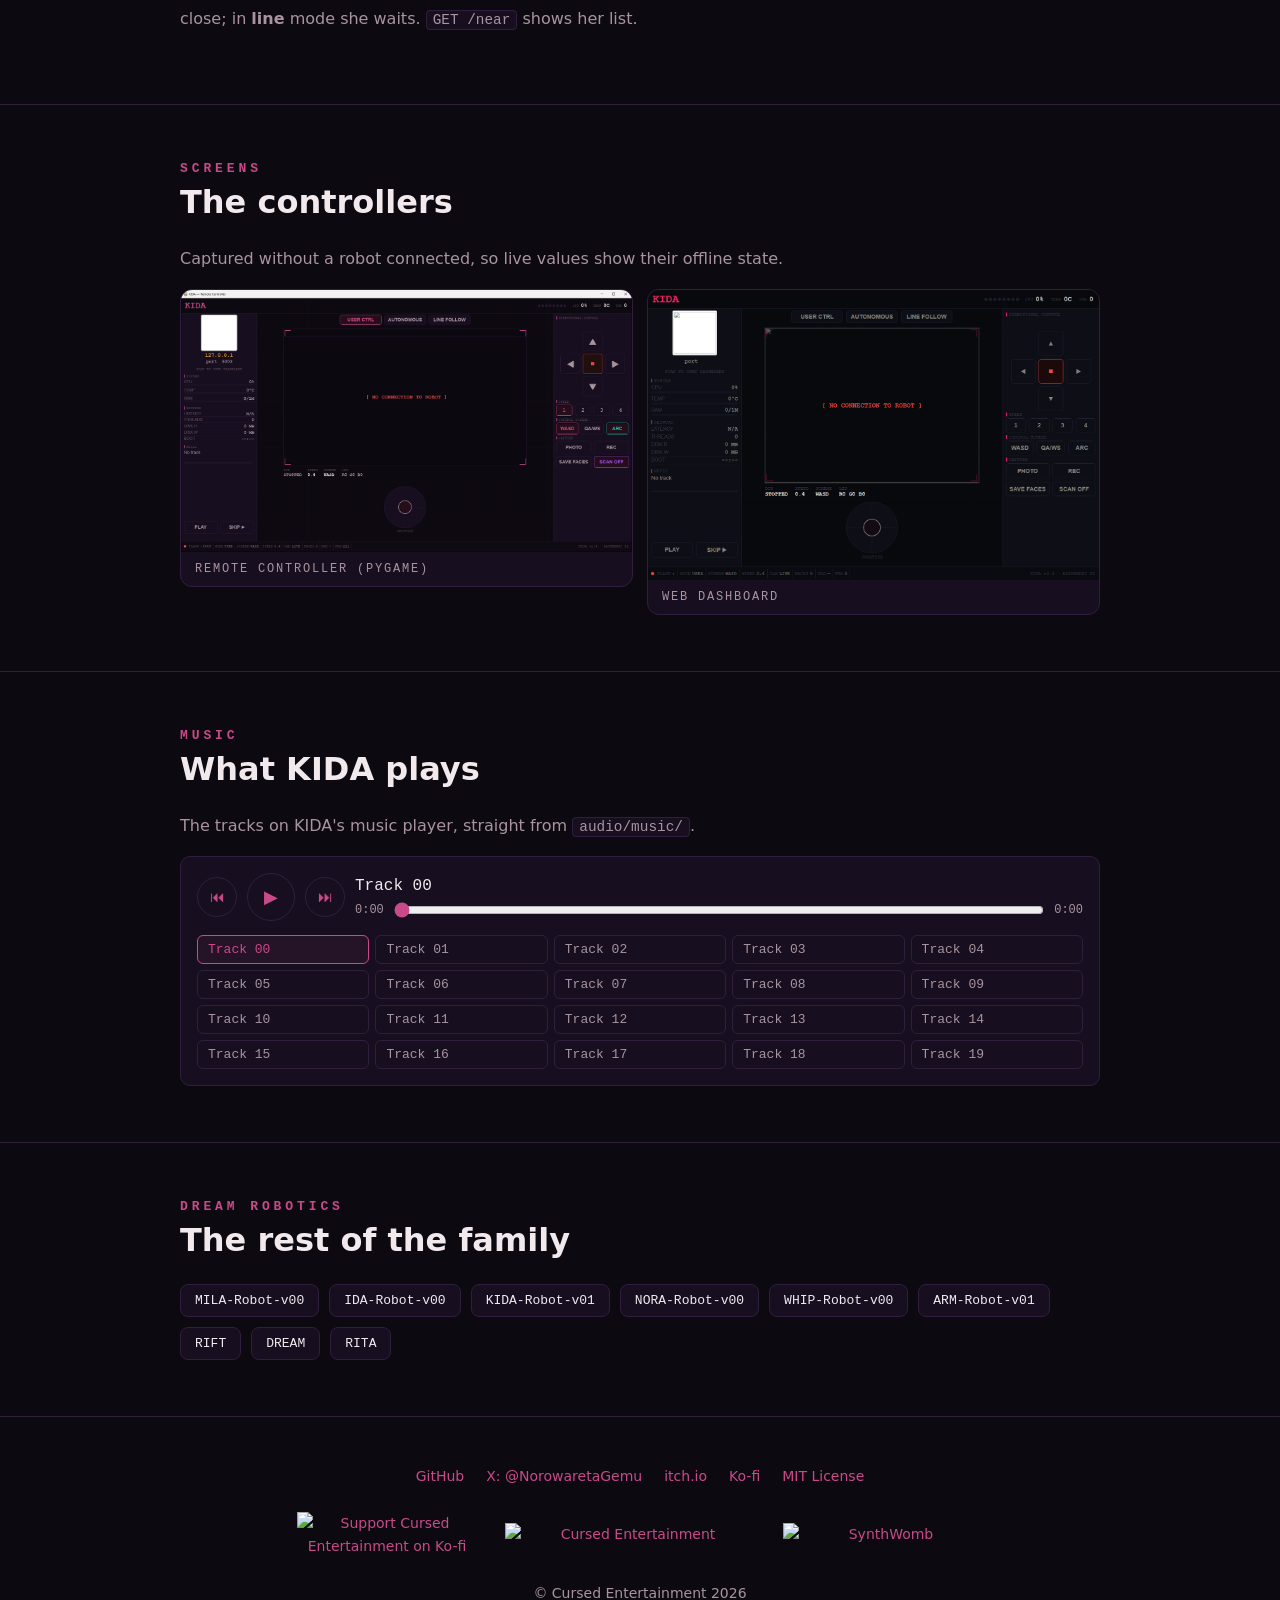
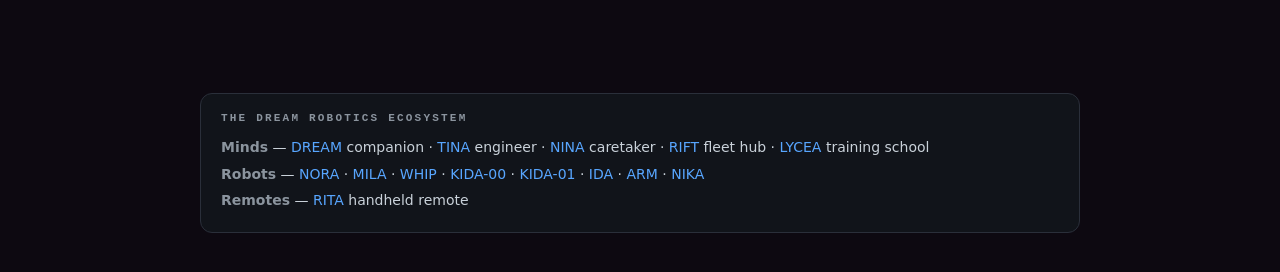
==== commit 88380e9d: "Ecosystem block: no Tools line (CRUSH, Image-Generator, GloriosaAI, SynthWomb, PyVitals aren't DREAM" ====
--- a/index.html
+++ b/index.html
@@ -341,7 +341,6 @@
   <div><strong>Minds</strong> — <a href="https://github.com/CursedPrograms/DREAM">DREAM</a> companion · <a href="https://github.com/CursedPrograms/TINA">TINA</a> engineer · <a href="https://github.com/CursedPrograms/NINA">NINA</a> caretaker · <a href="https://github.com/CursedPrograms/RIFT">RIFT</a> fleet hub · <a href="https://github.com/CursedPrograms/LYCEA">LYCEA</a> training school</div>
   <div><strong>Robots</strong> — <a href="https://github.com/CursedPrograms/NORA-Robot-v00">NORA</a> · <a href="https://github.com/CursedPrograms/MILA-Robot-v00">MILA</a> · <a href="https://github.com/CursedPrograms/WHIP-Robot-v00">WHIP</a> · <a href="https://github.com/CursedPrograms/KIDA-Robot-v00">KIDA-00</a> · <a href="https://github.com/CursedPrograms/KIDA-Robot-v01">KIDA-01</a> · <a href="https://github.com/CursedPrograms/IDA-Robot-v00">IDA</a> · <a href="https://github.com/CursedPrograms/ARM-Robot-v01">ARM</a> · <a href="https://github.com/CursedPrograms/NIKA-Robot-v00">NIKA</a></div>
   <div><strong>Remotes</strong> — <a href="https://github.com/CursedPrograms/RITA">RITA</a> handheld remote</div>
-  <div><strong>Tools</strong> — <a href="https://github.com/CursedPrograms/CRUSH">CRUSH</a> compression · <a href="https://github.com/CursedPrograms/Image-Generator">Image-Generator</a> · <a href="https://github.com/CursedPrograms/GloriosaAI">GloriosaAI</a> · <a href="https://github.com/CursedPrograms/SynthWomb">SynthWomb</a> · <a href="https://github.com/CursedPrograms/PyVitals">PyVitals</a></div>
 </section>
 <!-- DREAM-ECOSYSTEM:END -->
 </body>
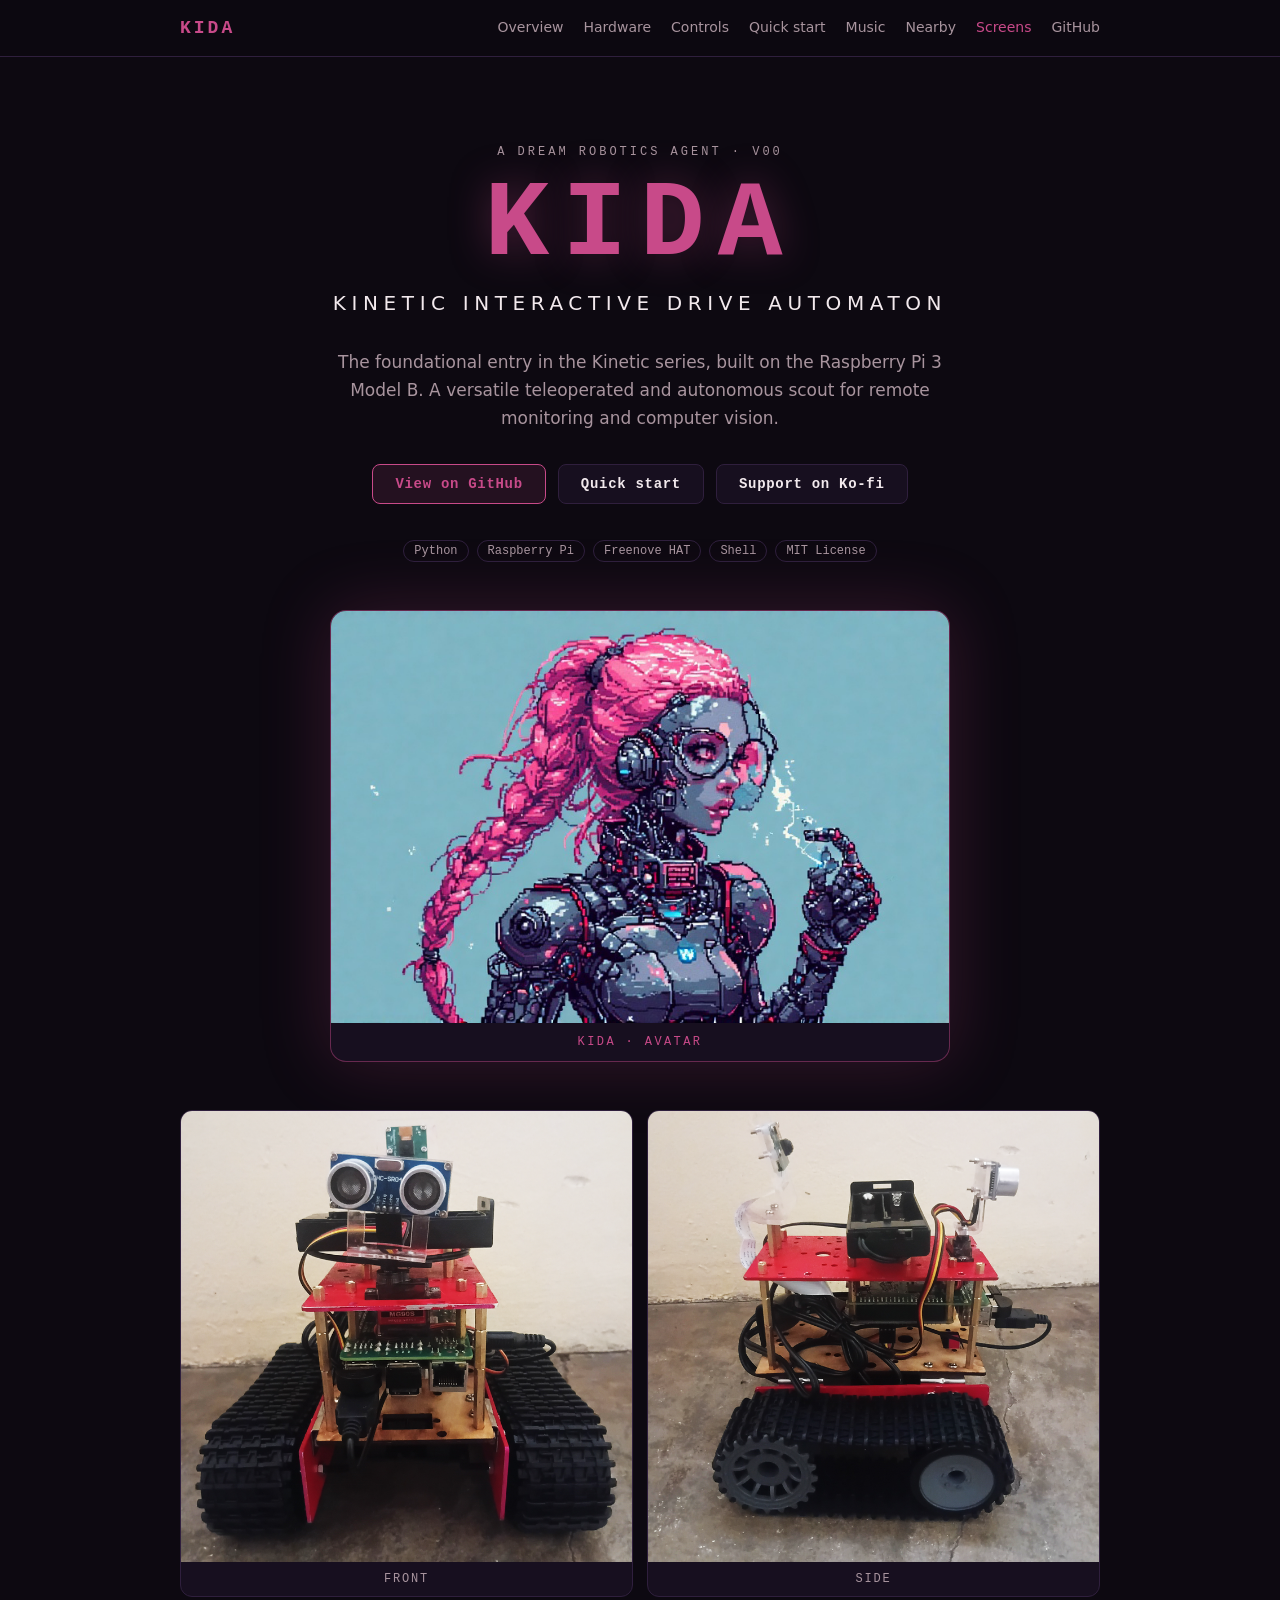
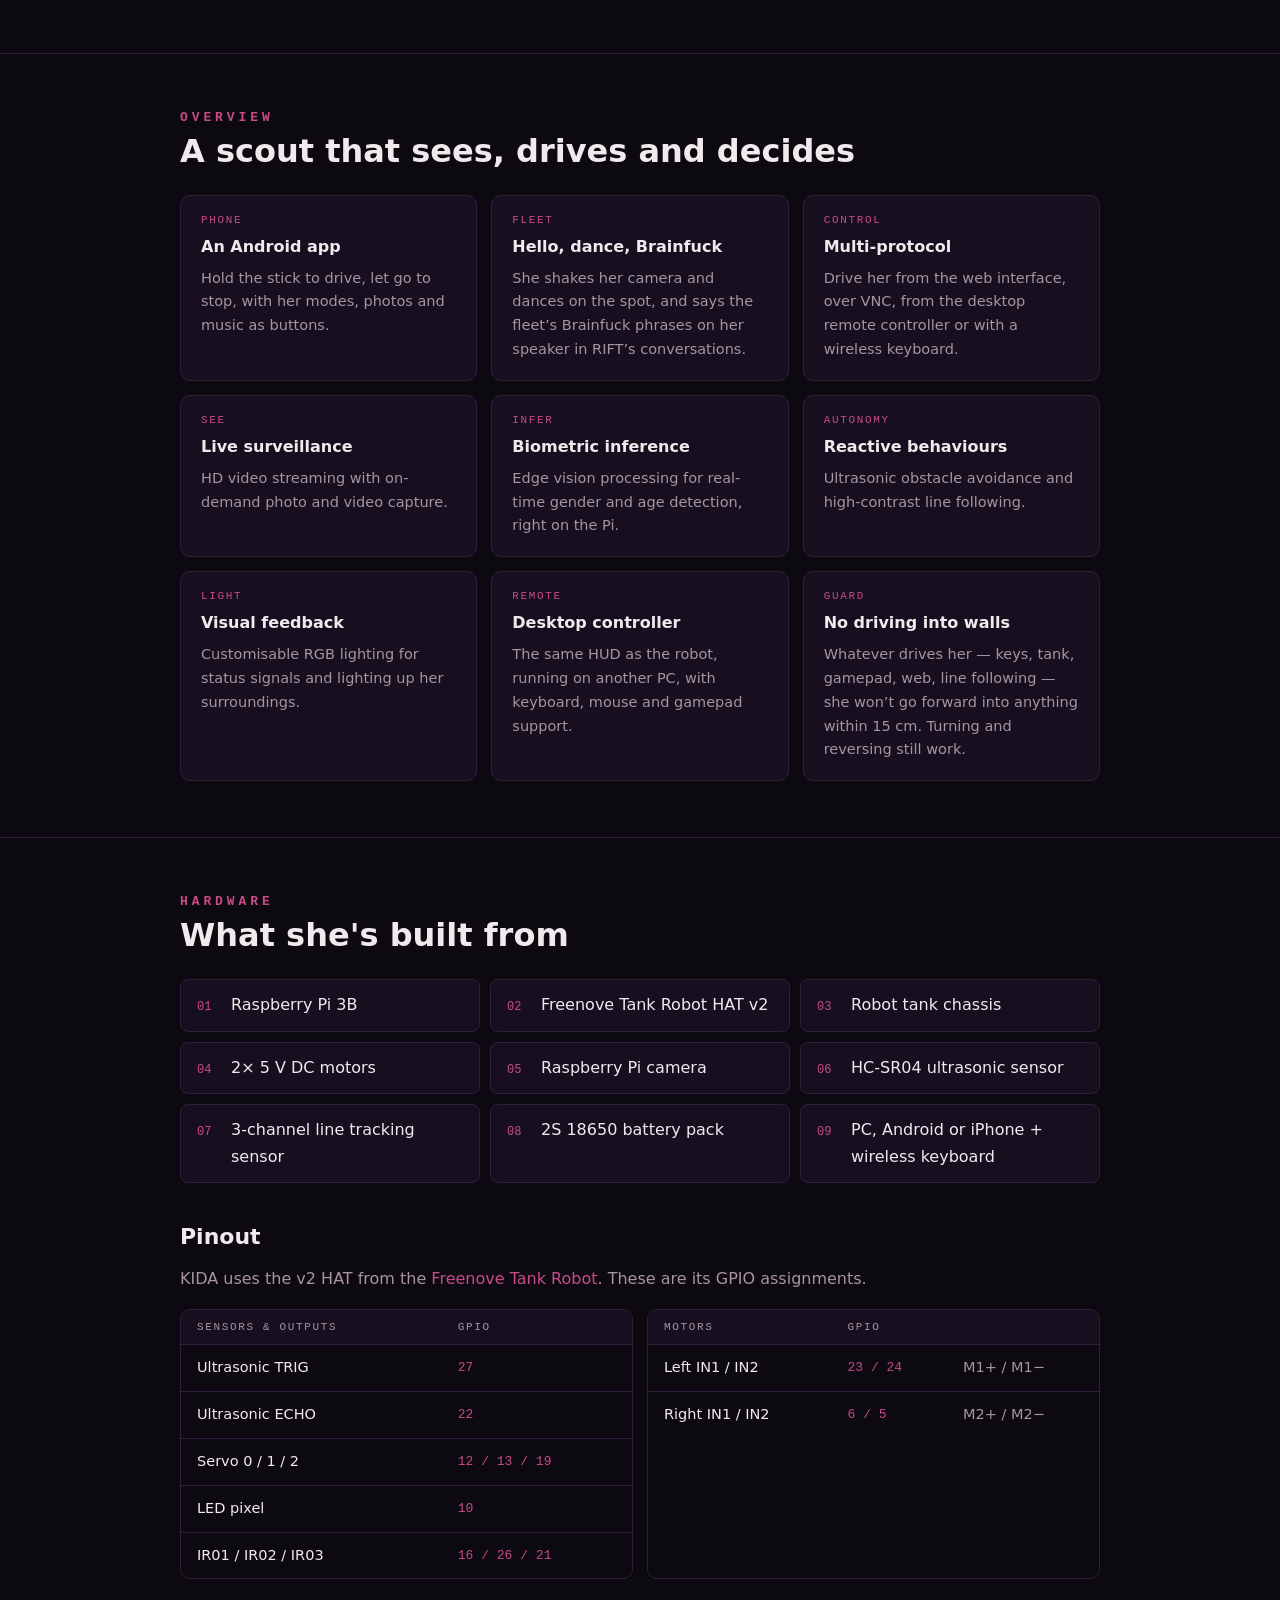
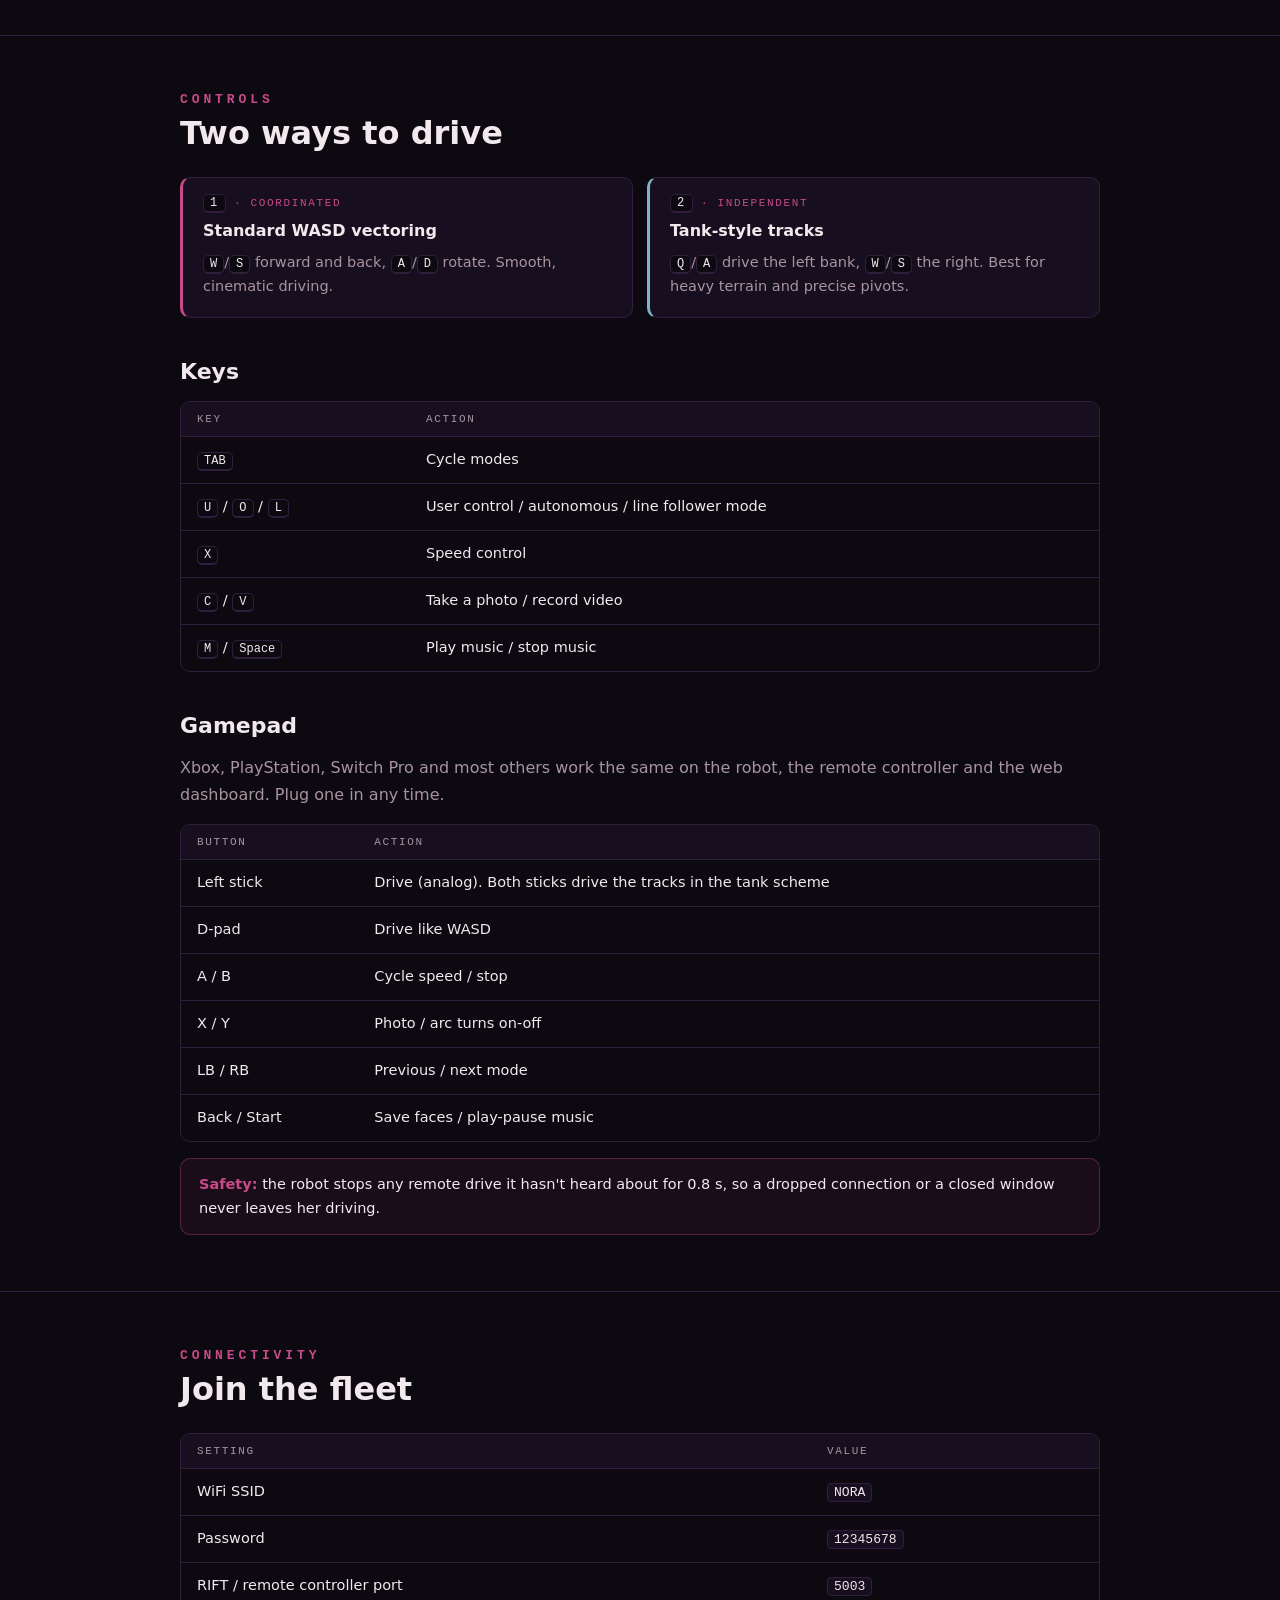
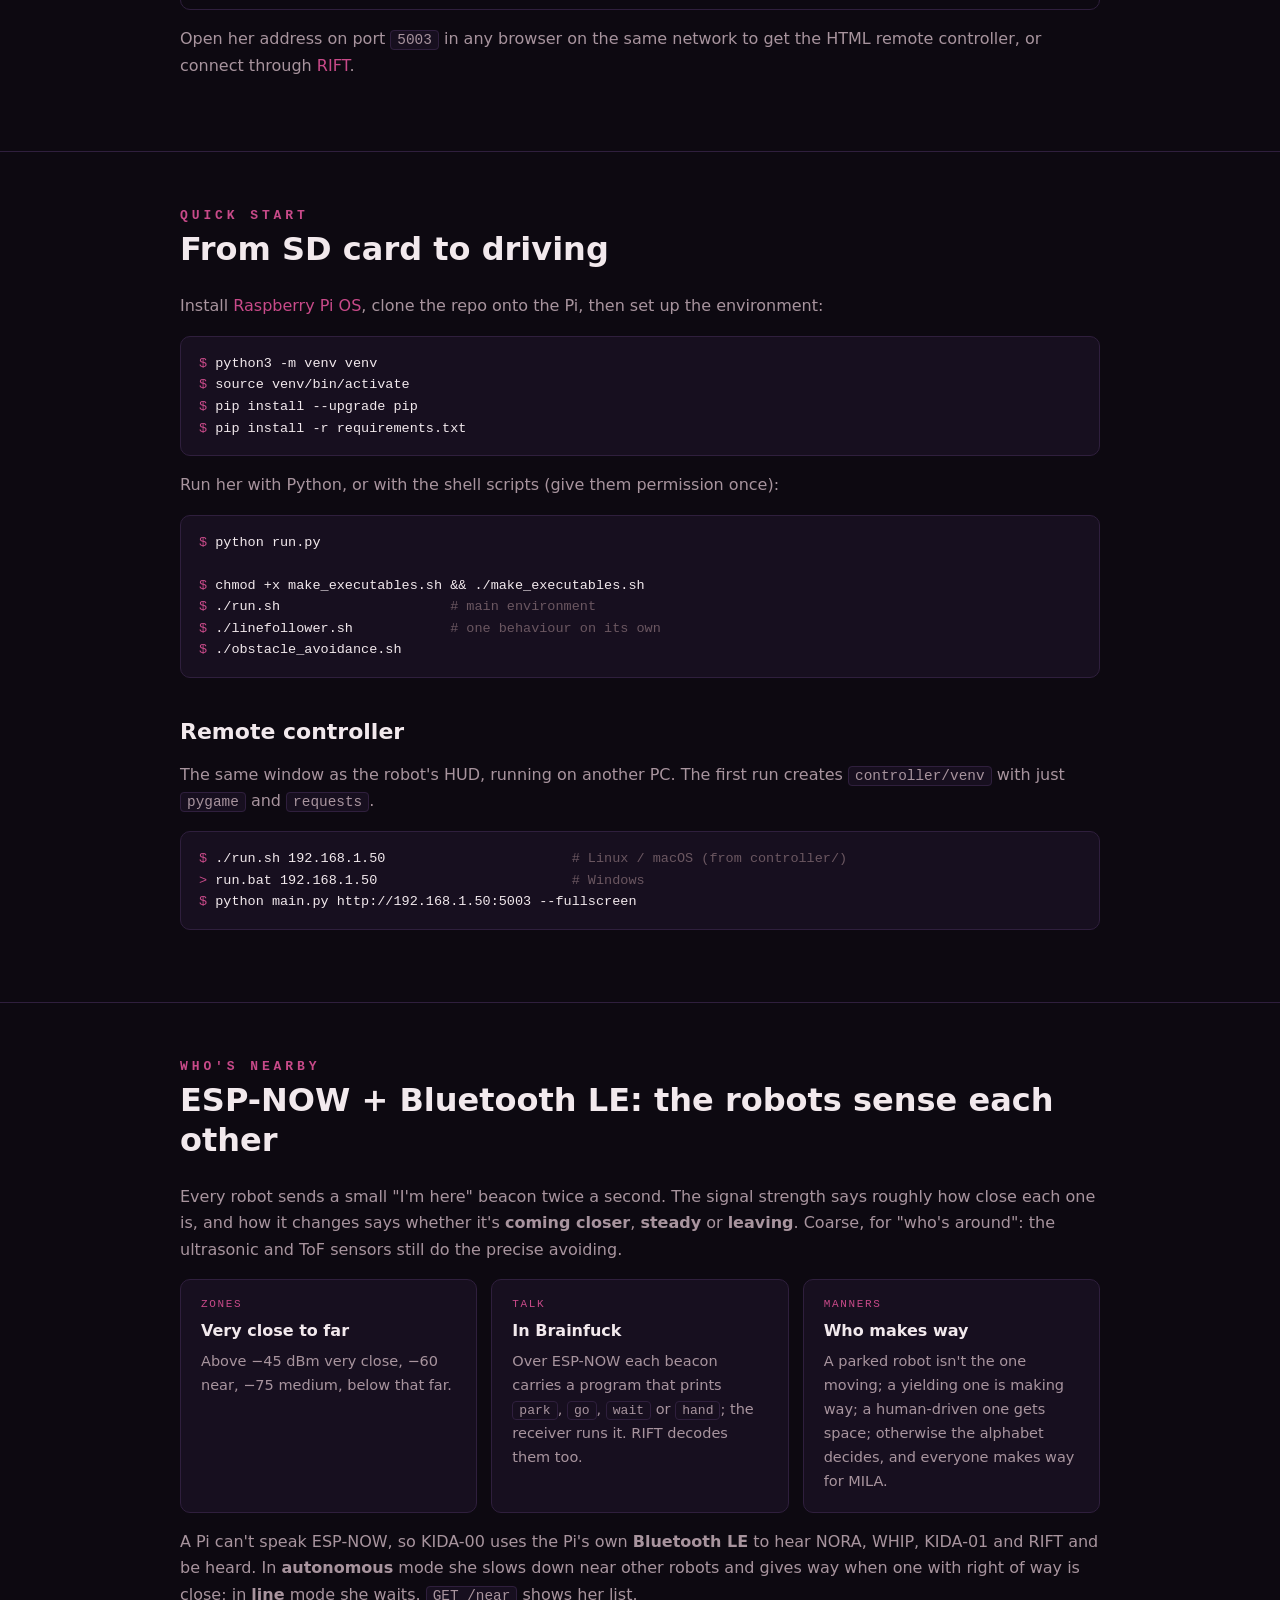
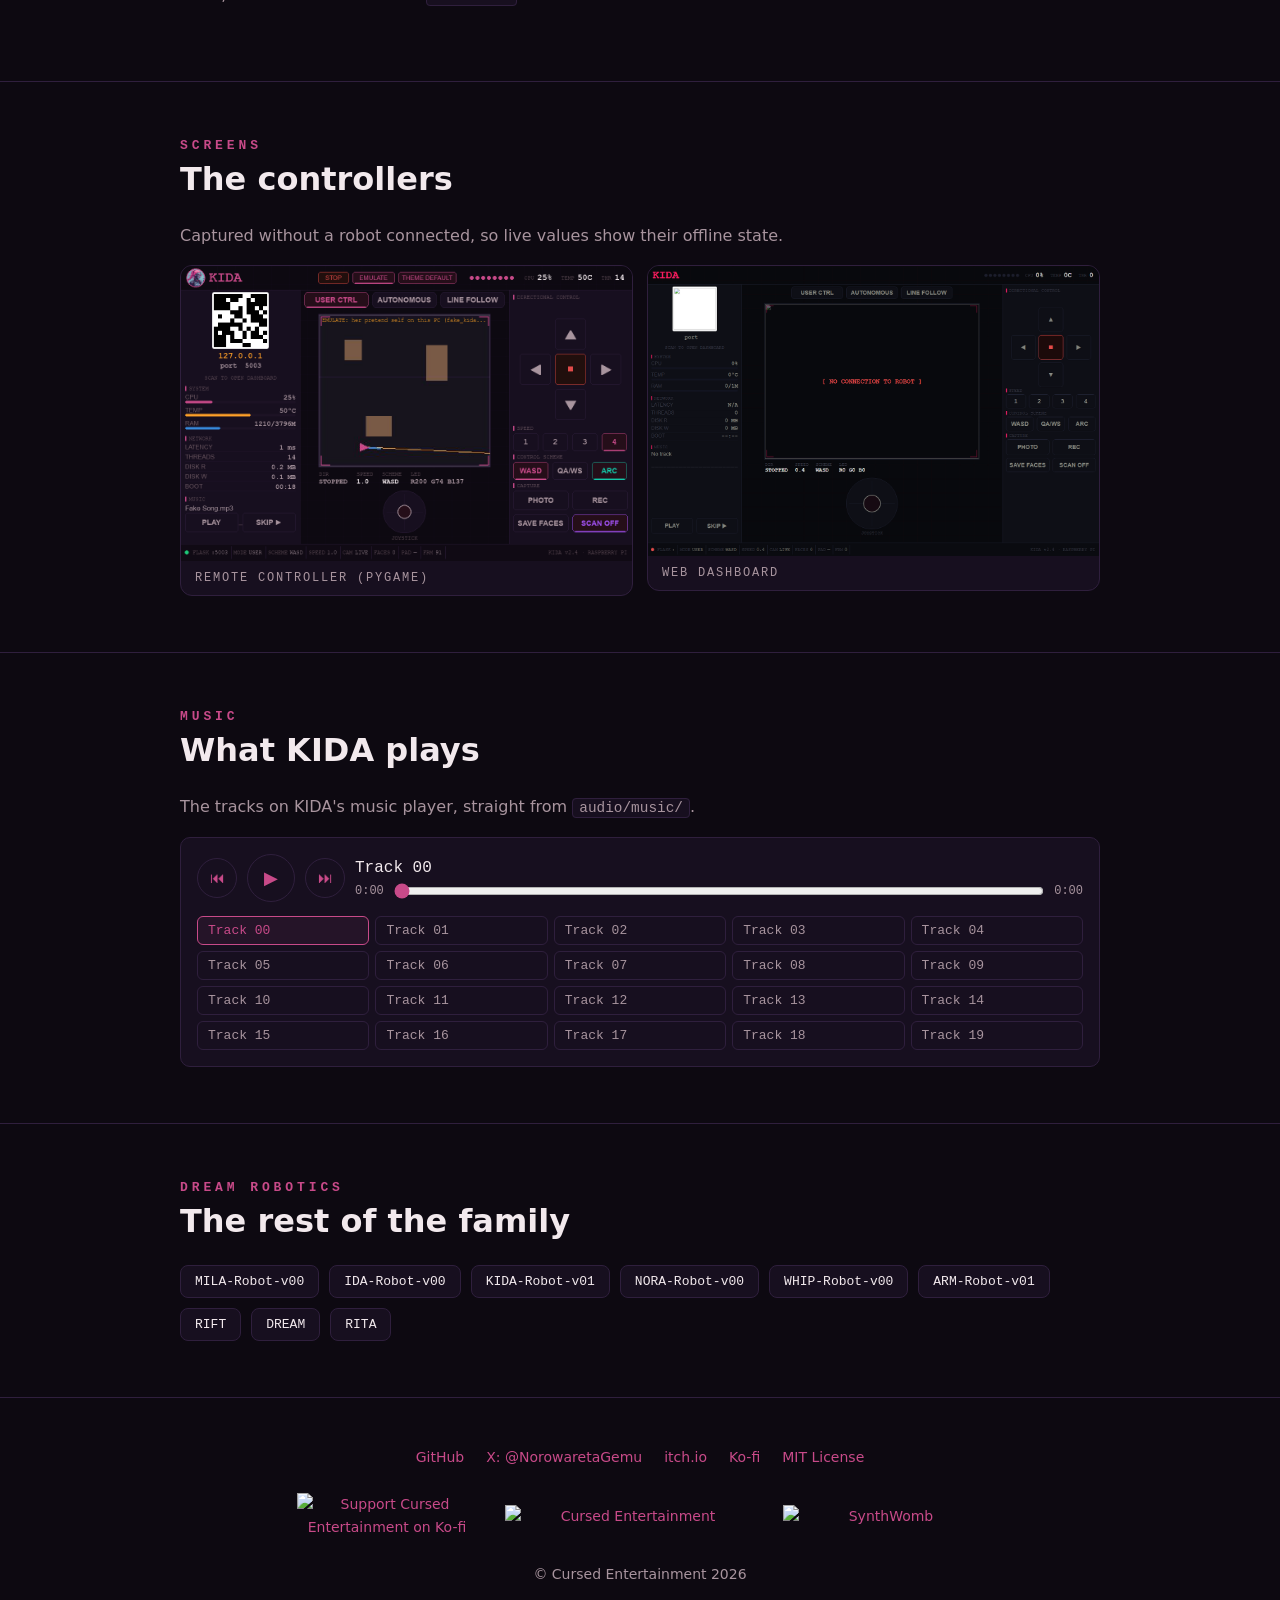
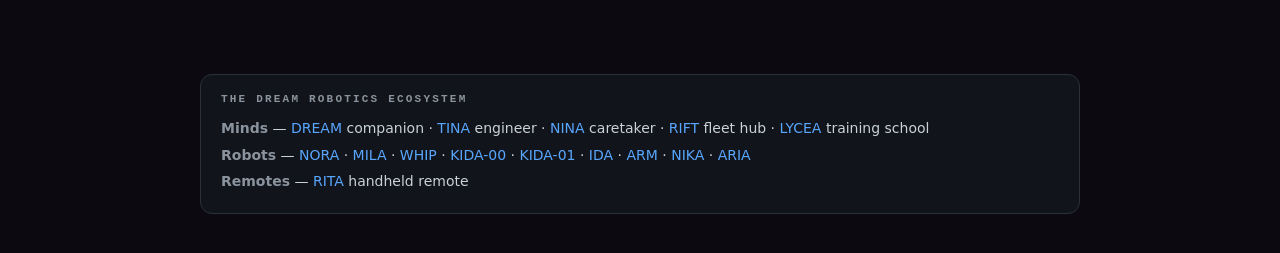
==== commit 8a656e89: "KIDA-00: an Android app, README and site up to date, ARIA in the ecosystem Co-Authored-By: Claude Op" ====
--- a/index.html
+++ b/index.html
@@ -77,6 +77,16 @@
     <h3 class="title">A scout that sees, drives and decides</h3>
     <div class="grid cols-3">
       <div class="card">
+        <span class="k">Phone</span>
+        <h4>An Android app</h4>
+        <p>Hold the stick to drive, let go to stop, with her modes, photos and music as buttons.</p>
+      </div>
+      <div class="card">
+        <span class="k">Fleet</span>
+        <h4>Hello, dance, Brainfuck</h4>
+        <p>She shakes her camera and dances on the spot, and says the fleet&rsquo;s Brainfuck phrases on her speaker in RIFT&rsquo;s conversations.</p>
+      </div>
+      <div class="card">
         <span class="k">Control</span>
         <h4>Multi-protocol</h4>
         <p>Drive her from the web interface, over VNC, from the desktop remote controller or with a wireless keyboard.</p>
@@ -339,7 +349,7 @@
 <section class="eco">
   <div class="eco-title">The DREAM Robotics ecosystem</div>
   <div><strong>Minds</strong> — <a href="https://github.com/CursedPrograms/DREAM">DREAM</a> companion · <a href="https://github.com/CursedPrograms/TINA">TINA</a> engineer · <a href="https://github.com/CursedPrograms/NINA">NINA</a> caretaker · <a href="https://github.com/CursedPrograms/RIFT">RIFT</a> fleet hub · <a href="https://github.com/CursedPrograms/LYCEA">LYCEA</a> training school</div>
-  <div><strong>Robots</strong> — <a href="https://github.com/CursedPrograms/NORA-Robot-v00">NORA</a> · <a href="https://github.com/CursedPrograms/MILA-Robot-v00">MILA</a> · <a href="https://github.com/CursedPrograms/WHIP-Robot-v00">WHIP</a> · <a href="https://github.com/CursedPrograms/KIDA-Robot-v00">KIDA-00</a> · <a href="https://github.com/CursedPrograms/KIDA-Robot-v01">KIDA-01</a> · <a href="https://github.com/CursedPrograms/IDA-Robot-v00">IDA</a> · <a href="https://github.com/CursedPrograms/ARM-Robot-v01">ARM</a> · <a href="https://github.com/CursedPrograms/NIKA-Robot-v00">NIKA</a></div>
+  <div><strong>Robots</strong> — <a href="https://github.com/CursedPrograms/NORA-Robot-v00">NORA</a> · <a href="https://github.com/CursedPrograms/MILA-Robot-v00">MILA</a> · <a href="https://github.com/CursedPrograms/WHIP-Robot-v00">WHIP</a> · <a href="https://github.com/CursedPrograms/KIDA-Robot-v00">KIDA-00</a> · <a href="https://github.com/CursedPrograms/KIDA-Robot-v01">KIDA-01</a> · <a href="https://github.com/CursedPrograms/IDA-Robot-v00">IDA</a> · <a href="https://github.com/CursedPrograms/ARM-Robot-v01">ARM</a> · <a href="https://github.com/CursedPrograms/NIKA-Robot-v00">NIKA</a> · <a href="https://github.com/CursedPrograms/ARIA-Robot-v00">ARIA</a></div>
   <div><strong>Remotes</strong> — <a href="https://github.com/CursedPrograms/RITA">RITA</a> handheld remote</div>
 </section>
 <!-- DREAM-ECOSYSTEM:END -->
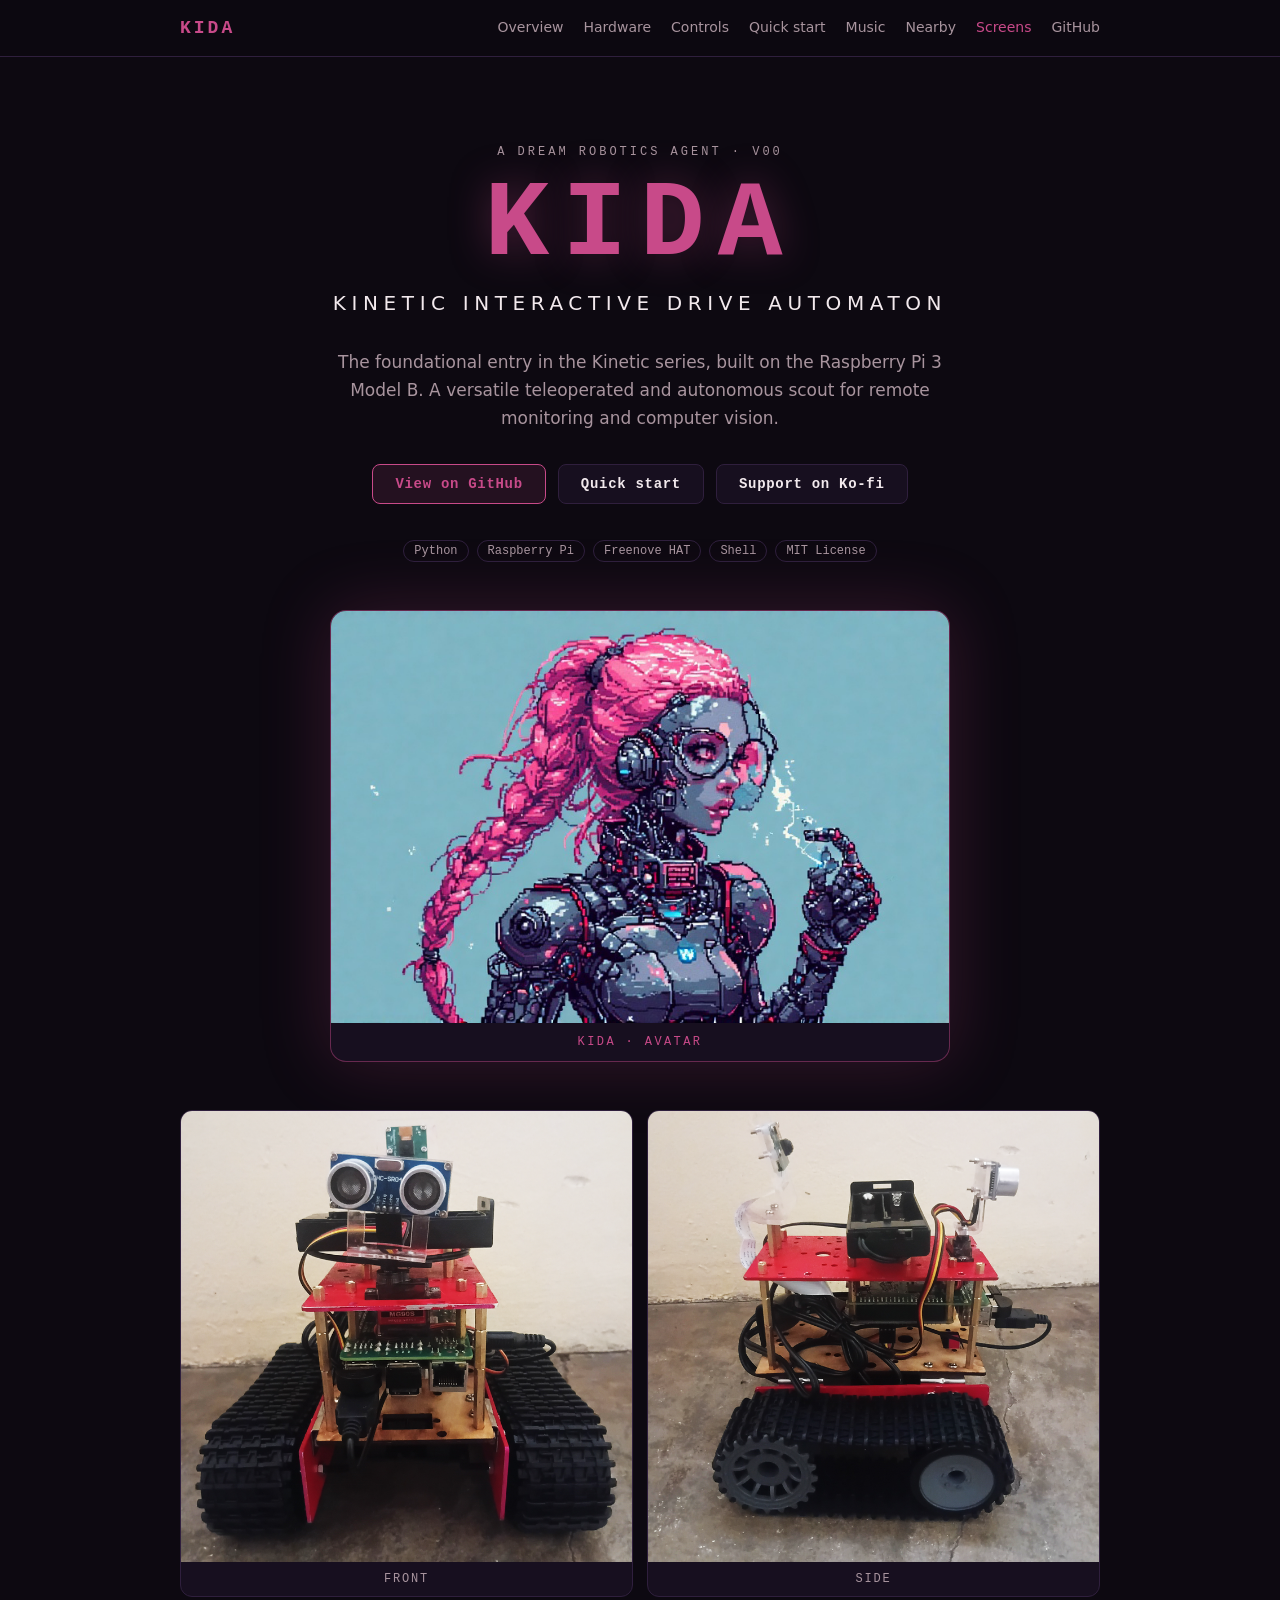
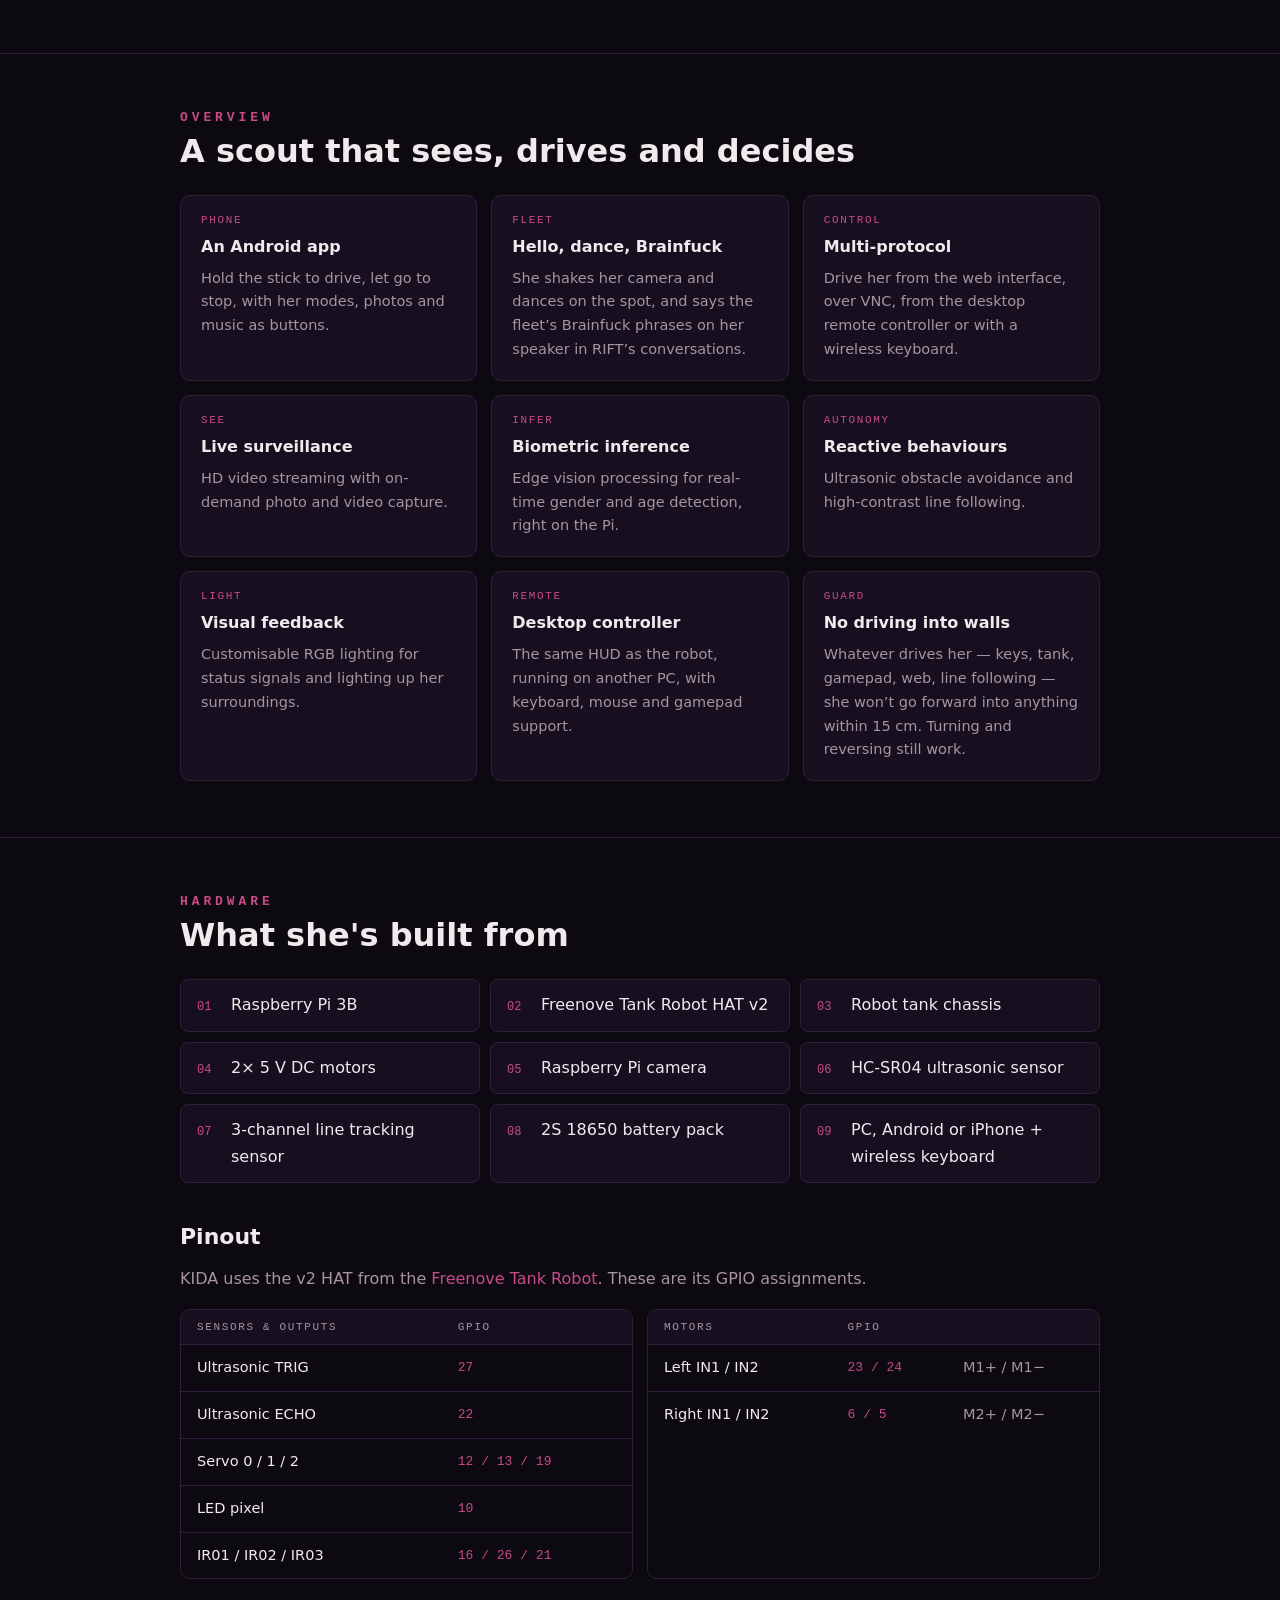
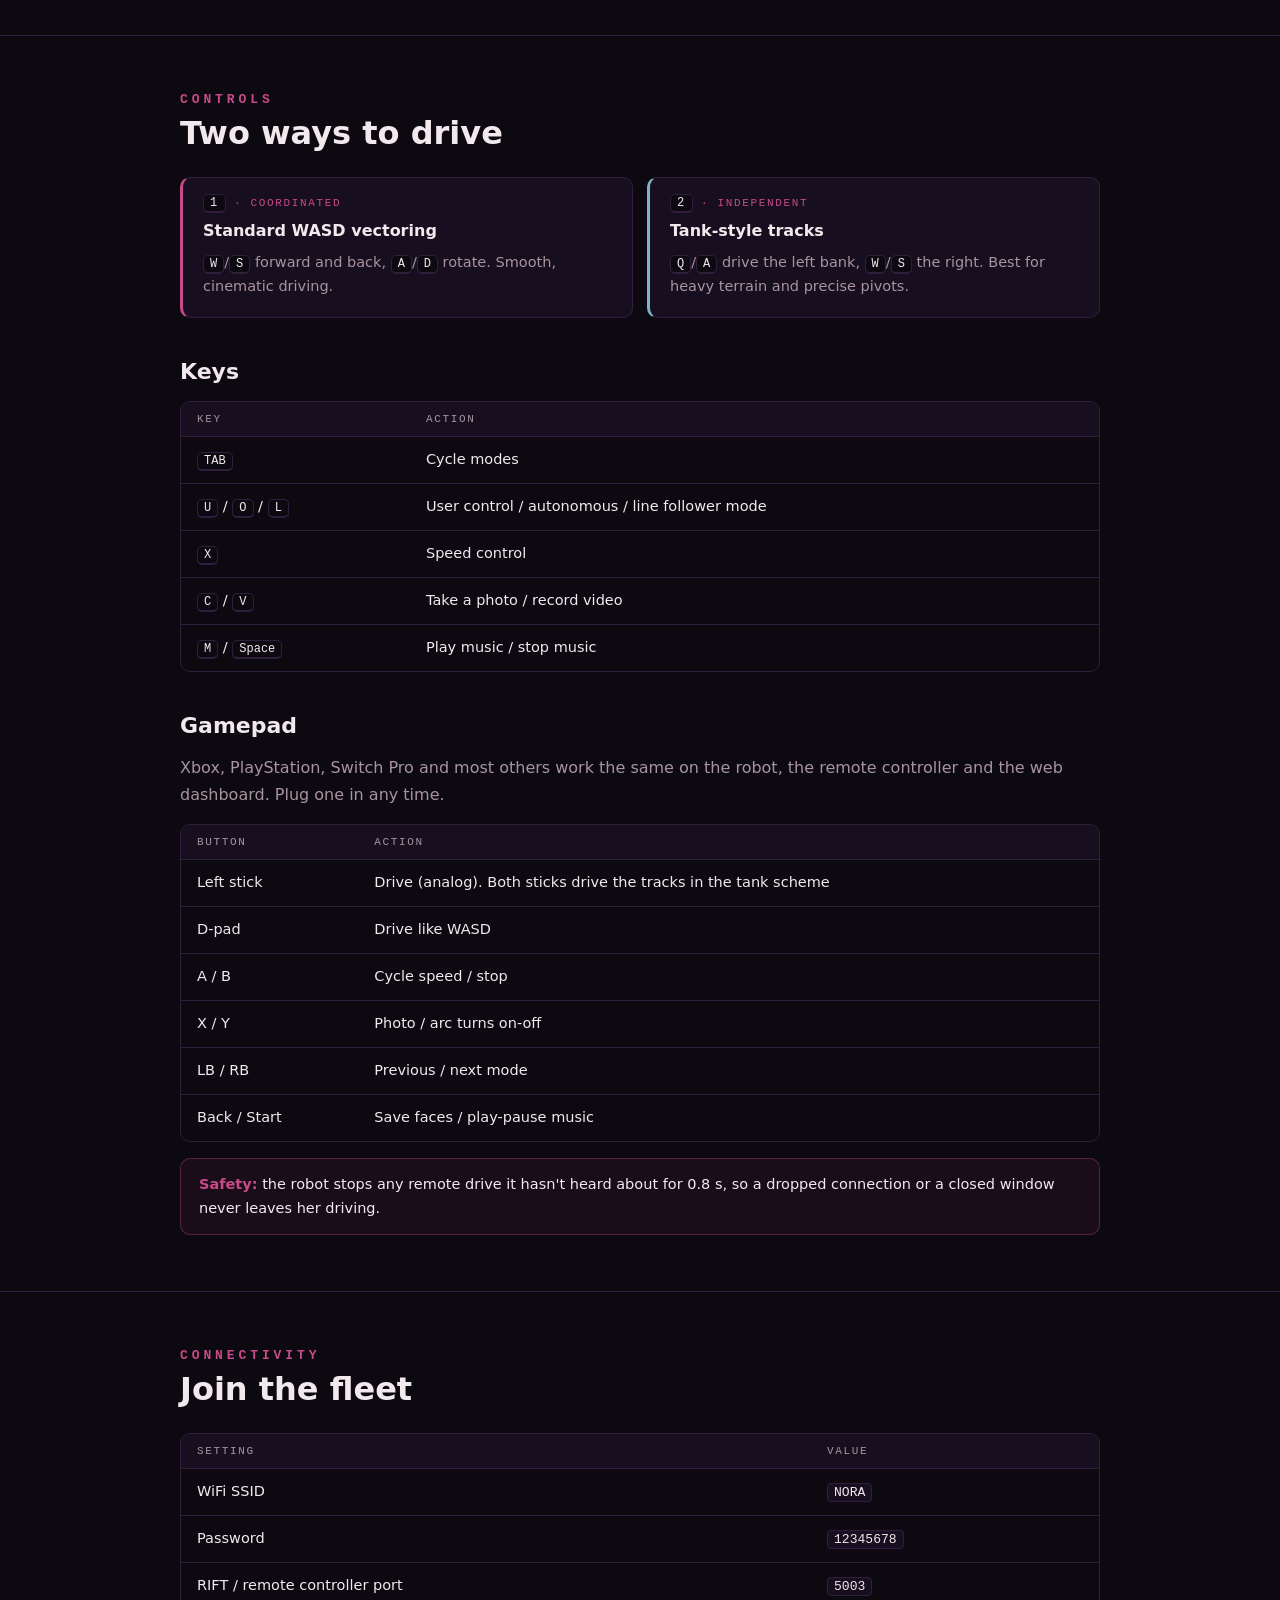
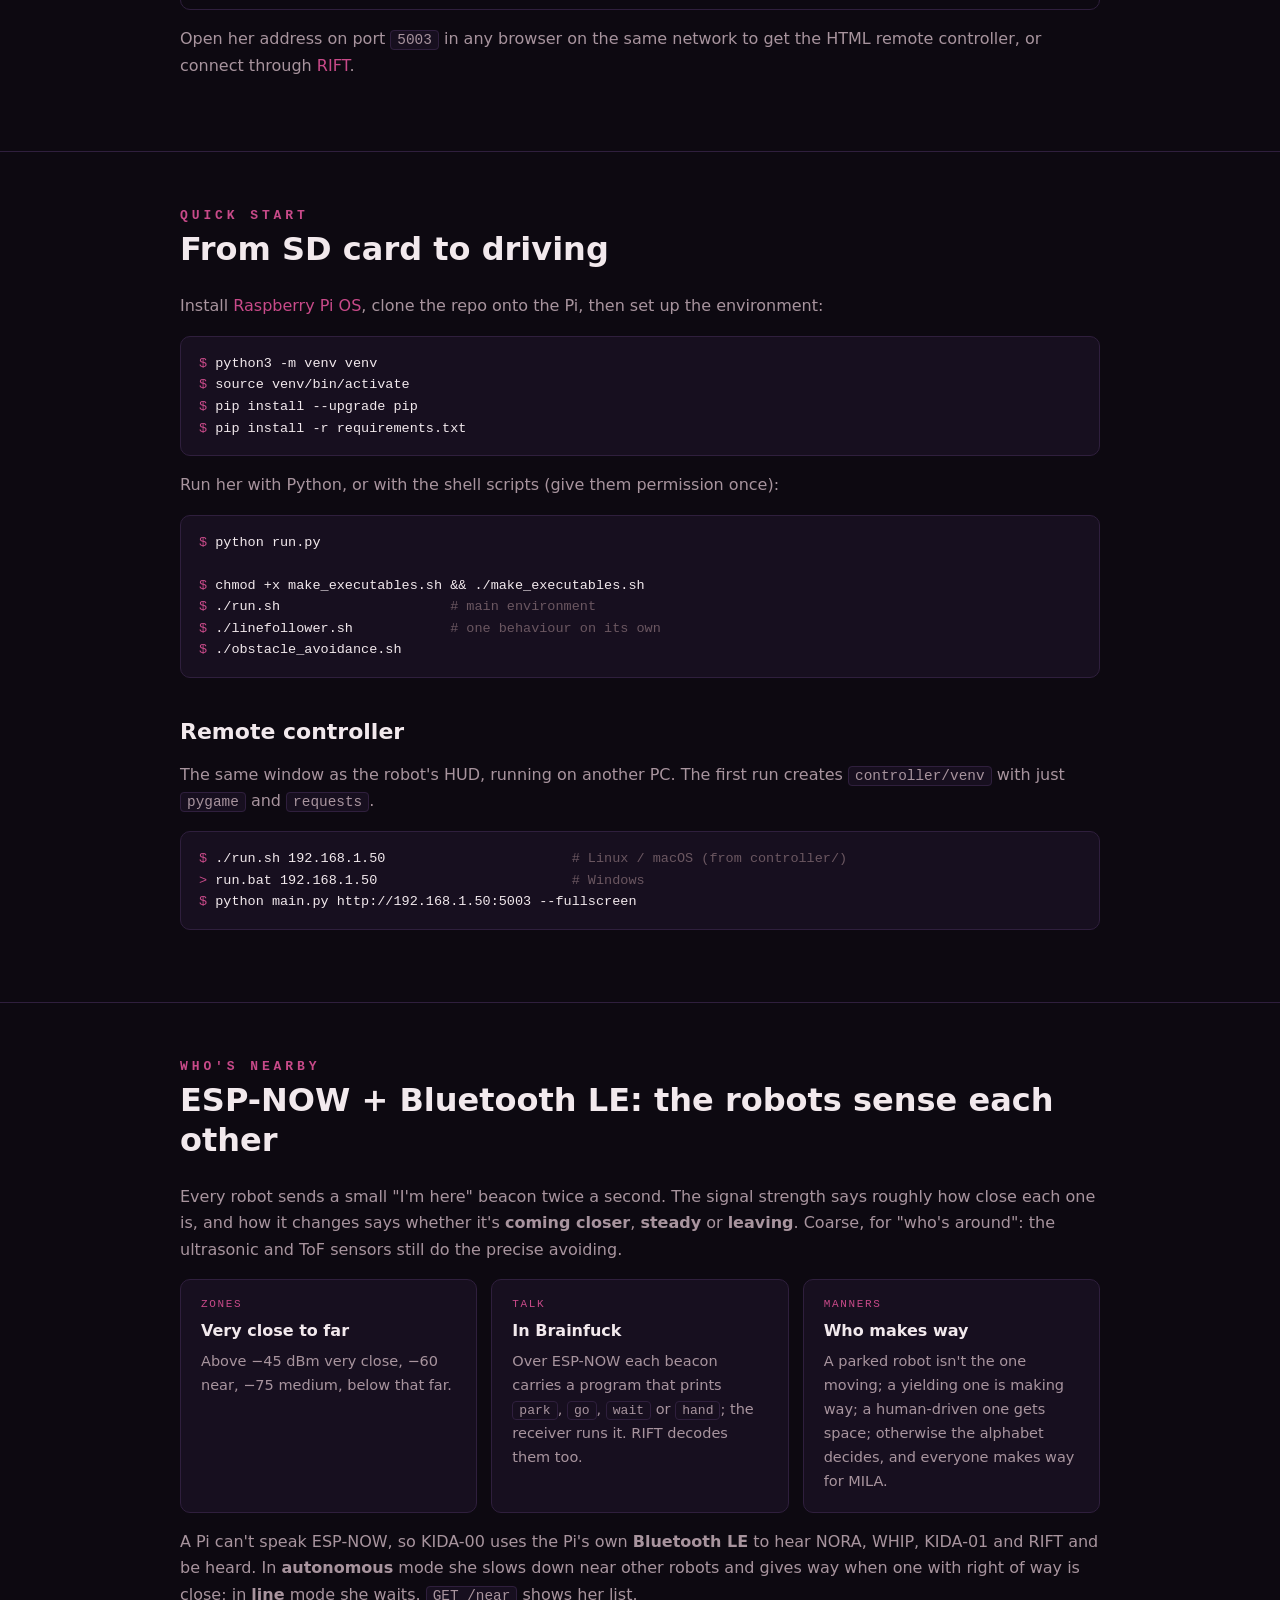
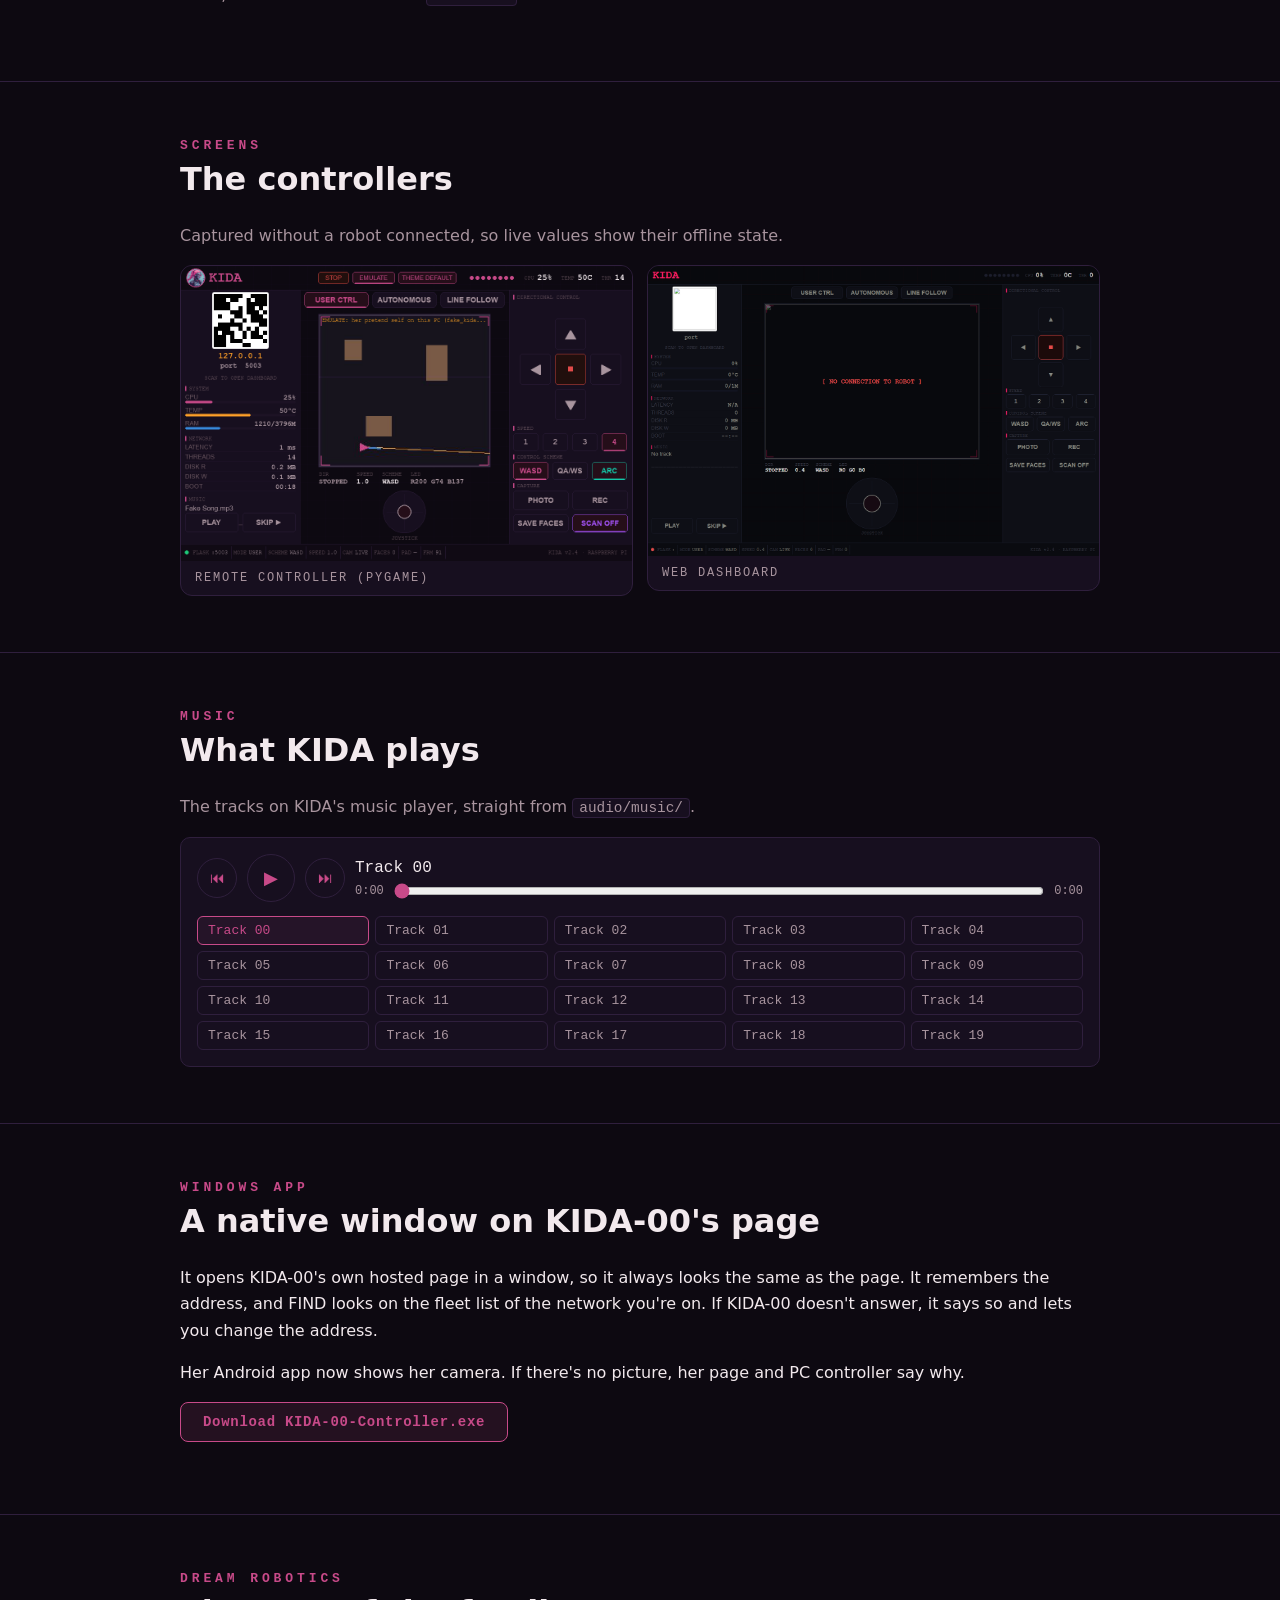
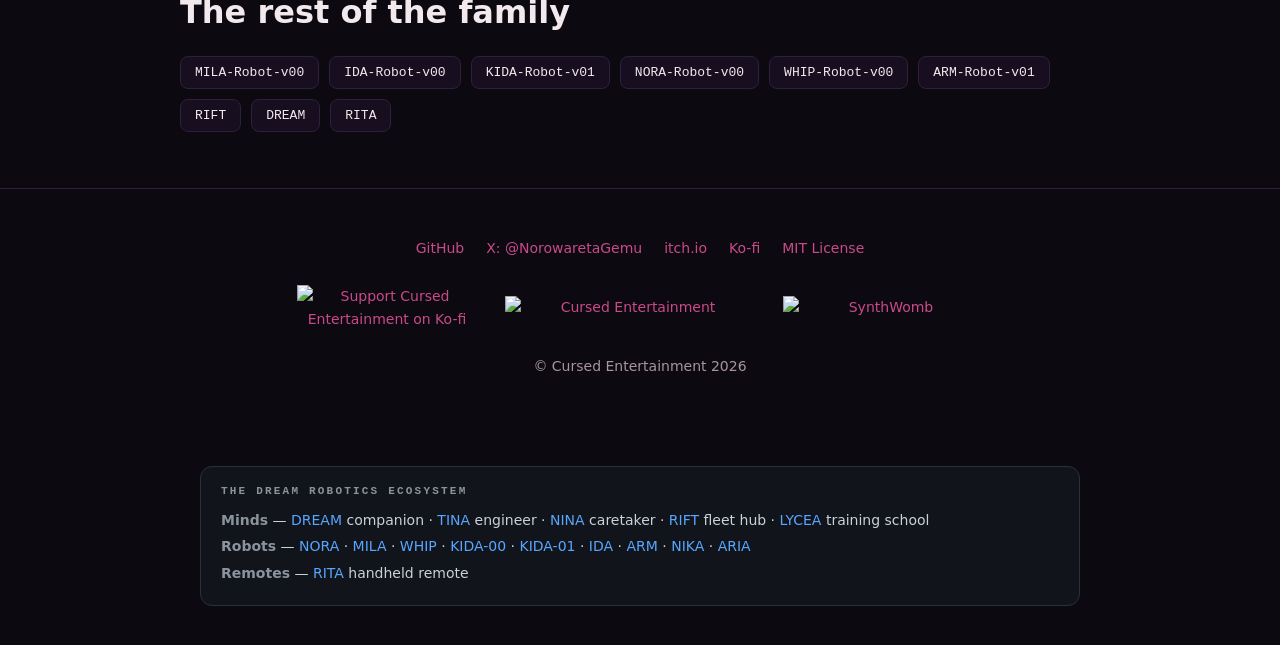
==== commit e24c91a2: "Site and README: the Windows app and what's new Co-Authored-By: Claude Opus 5.5 <noreply@anthropic.c" ====
--- a/index.html
+++ b/index.html
@@ -299,6 +299,16 @@
   </div>
 </section>
 
+<section id="windows">
+  <div class="wrap">
+    <h2>Windows app</h2>
+    <h3 class="title">A native window on KIDA-00's page</h3>
+    <p>It opens KIDA-00's own hosted page in a window, so it always looks the same as the page. It remembers the address, and FIND looks on the fleet list of the network you're on. If KIDA-00 doesn't answer, it says so and lets you change the address.</p>
+    <p>Her Android app now shows her camera. If there's no picture, her page and PC controller say why.</p>
+    <p><a class="btn primary" href="https://github.com/CursedPrograms/KIDA-Robot-v00/raw/main/builds/KIDA-00-Controller.exe">Download KIDA-00-Controller.exe</a></p>
+  </div>
+</section>
+
 <section id="related">
   <div class="wrap">
     <h2>DREAM Robotics</h2>
@@ -348,9 +358,9 @@
 <!-- DREAM-ECOSYSTEM:START -->
 <section class="eco">
   <div class="eco-title">The DREAM Robotics ecosystem</div>
-  <div><strong>Minds</strong> — <a href="https://github.com/CursedPrograms/DREAM">DREAM</a> companion · <a href="https://github.com/CursedPrograms/TINA">TINA</a> engineer · <a href="https://github.com/CursedPrograms/NINA">NINA</a> caretaker · <a href="https://github.com/CursedPrograms/RIFT">RIFT</a> fleet hub · <a href="https://github.com/CursedPrograms/LYCEA">LYCEA</a> training school</div>
-  <div><strong>Robots</strong> — <a href="https://github.com/CursedPrograms/NORA-Robot-v00">NORA</a> · <a href="https://github.com/CursedPrograms/MILA-Robot-v00">MILA</a> · <a href="https://github.com/CursedPrograms/WHIP-Robot-v00">WHIP</a> · <a href="https://github.com/CursedPrograms/KIDA-Robot-v00">KIDA-00</a> · <a href="https://github.com/CursedPrograms/KIDA-Robot-v01">KIDA-01</a> · <a href="https://github.com/CursedPrograms/IDA-Robot-v00">IDA</a> · <a href="https://github.com/CursedPrograms/ARM-Robot-v01">ARM</a> · <a href="https://github.com/CursedPrograms/NIKA-Robot-v00">NIKA</a> · <a href="https://github.com/CursedPrograms/ARIA-Robot-v00">ARIA</a></div>
-  <div><strong>Remotes</strong> — <a href="https://github.com/CursedPrograms/RITA">RITA</a> handheld remote</div>
+  <div><strong>Minds</strong> — <a href="https://cursedprograms.github.io/DREAM/">DREAM</a> companion · <a href="https://cursedprograms.github.io/TINA/">TINA</a> engineer · <a href="https://cursedprograms.github.io/NINA/">NINA</a> caretaker · <a href="https://cursedprograms.github.io/RIFT/">RIFT</a> fleet hub · <a href="https://github.com/CursedPrograms/LYCEA">LYCEA</a> training school</div>
+  <div><strong>Robots</strong> — <a href="https://cursedprograms.github.io/NORA-Robot-v00/">NORA</a> · <a href="https://cursedprograms.github.io/MILA-Robot-v00/">MILA</a> · <a href="https://cursedprograms.github.io/WHIP-Robot-v00/">WHIP</a> · <a href="https://cursedprograms.github.io/KIDA-Robot-v00/">KIDA-00</a> · <a href="https://cursedprograms.github.io/KIDA-Robot-v01/">KIDA-01</a> · <a href="https://cursedprograms.github.io/IDA-Robot-v00/">IDA</a> · <a href="https://cursedprograms.github.io/ARM-Robot-v01/">ARM</a> · <a href="https://cursedprograms.github.io/NIKA-Robot-v00/">NIKA</a> · <a href="https://cursedprograms.github.io/ARIA-Robot-v00/">ARIA</a></div>
+  <div><strong>Remotes</strong> — <a href="https://cursedprograms.github.io/RITA/">RITA</a> handheld remote</div>
 </section>
 <!-- DREAM-ECOSYSTEM:END -->
 </body>
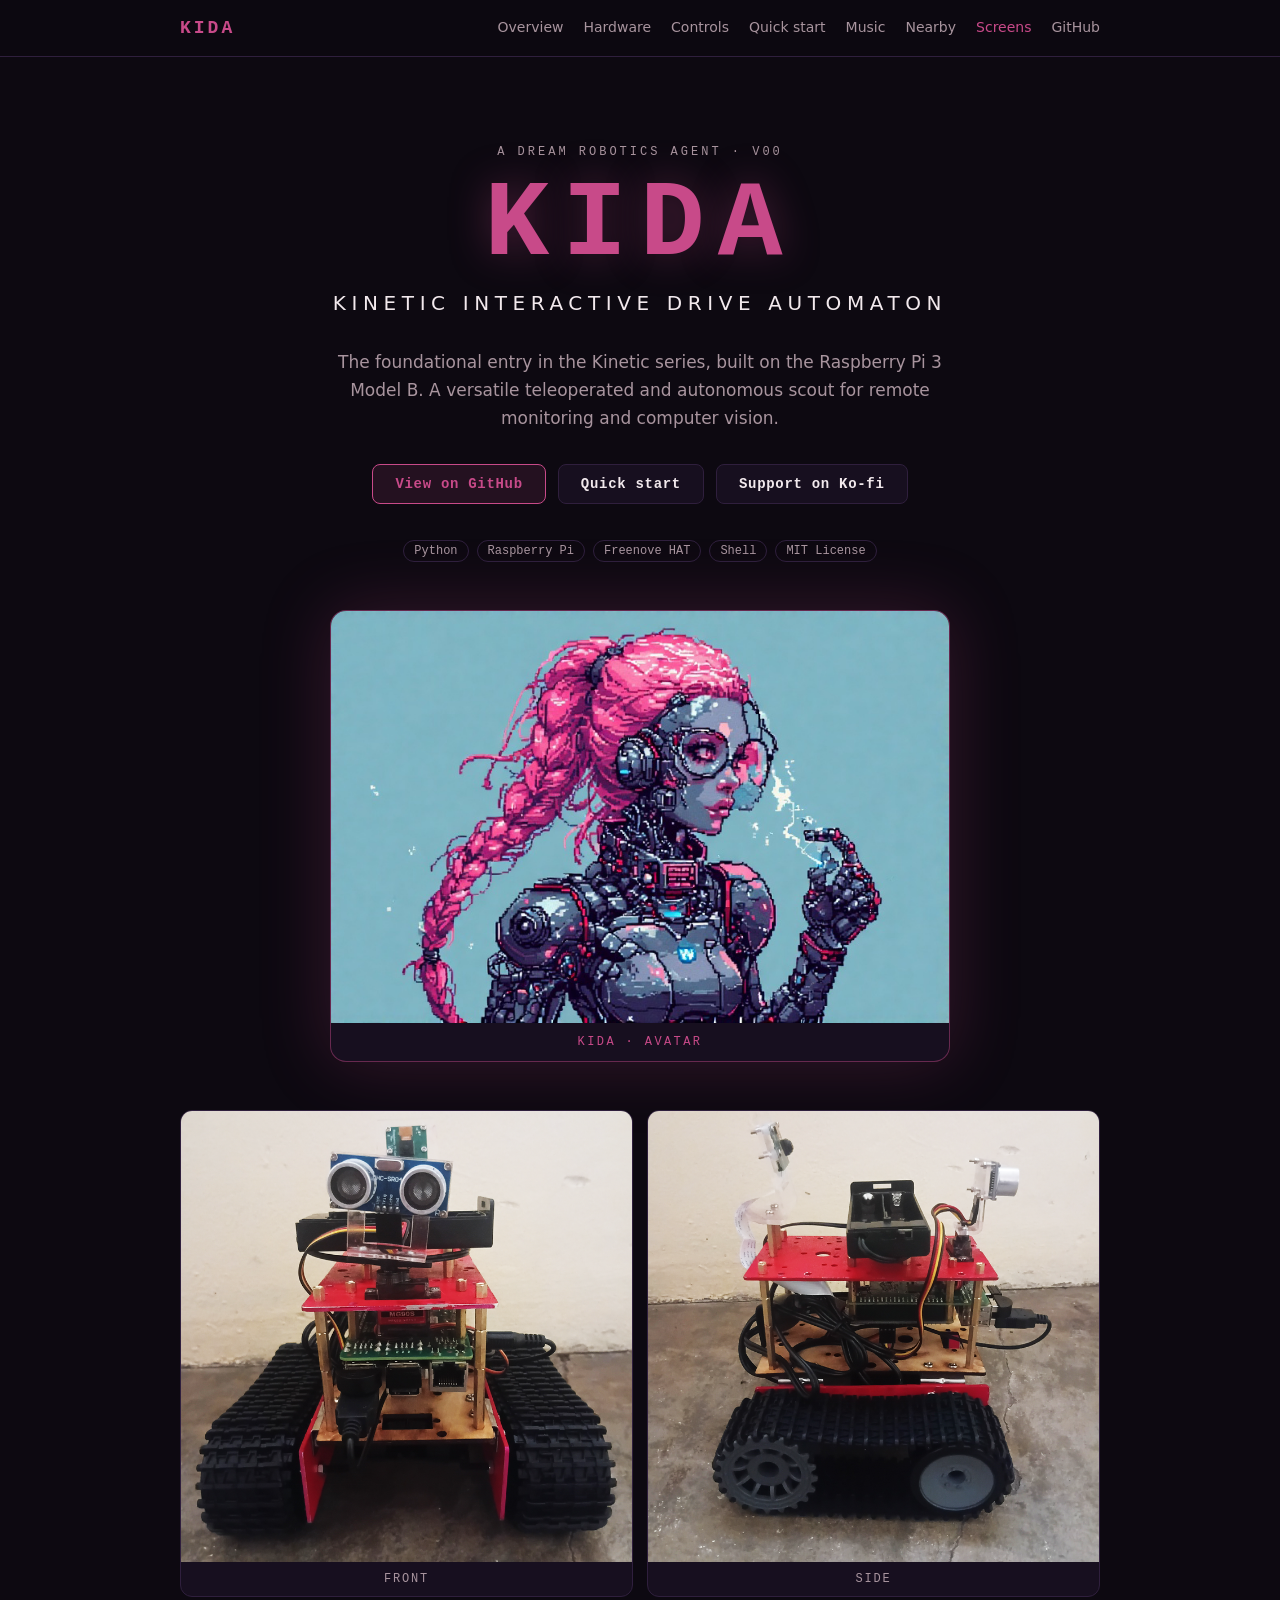
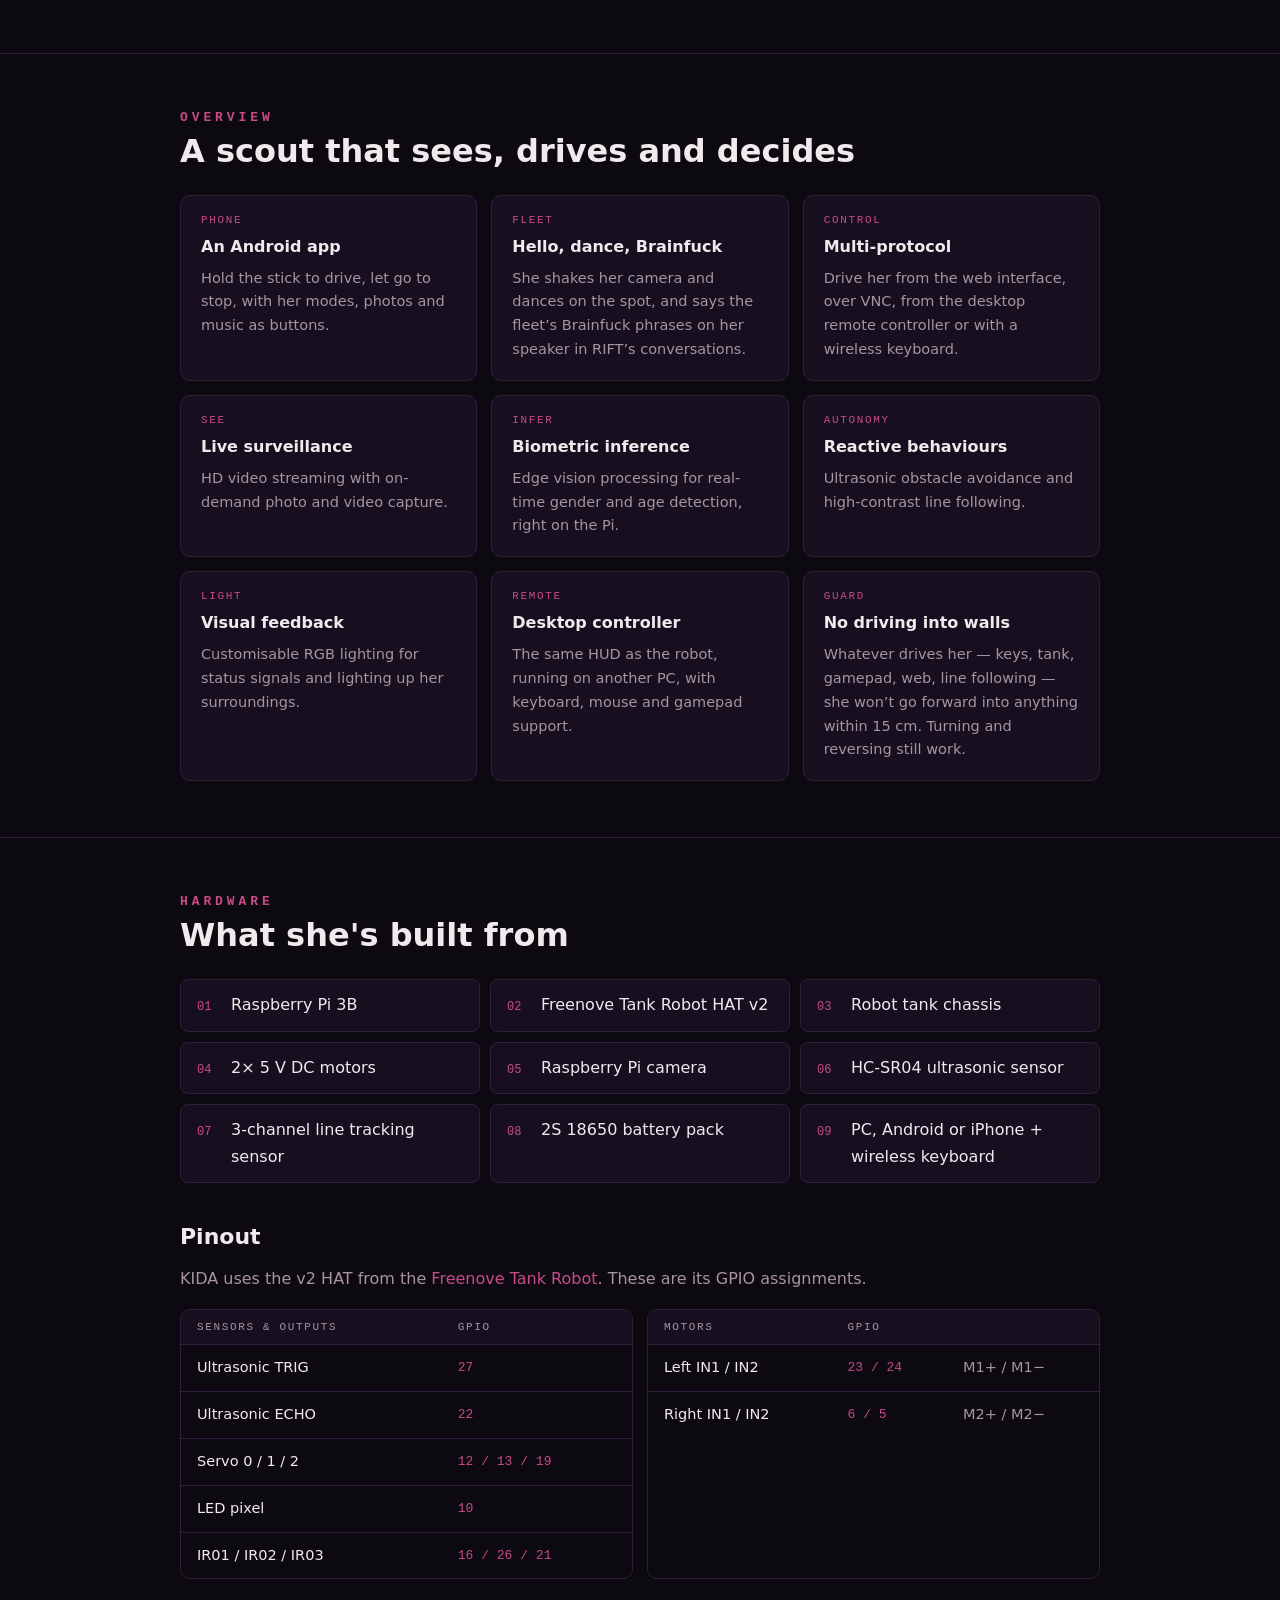
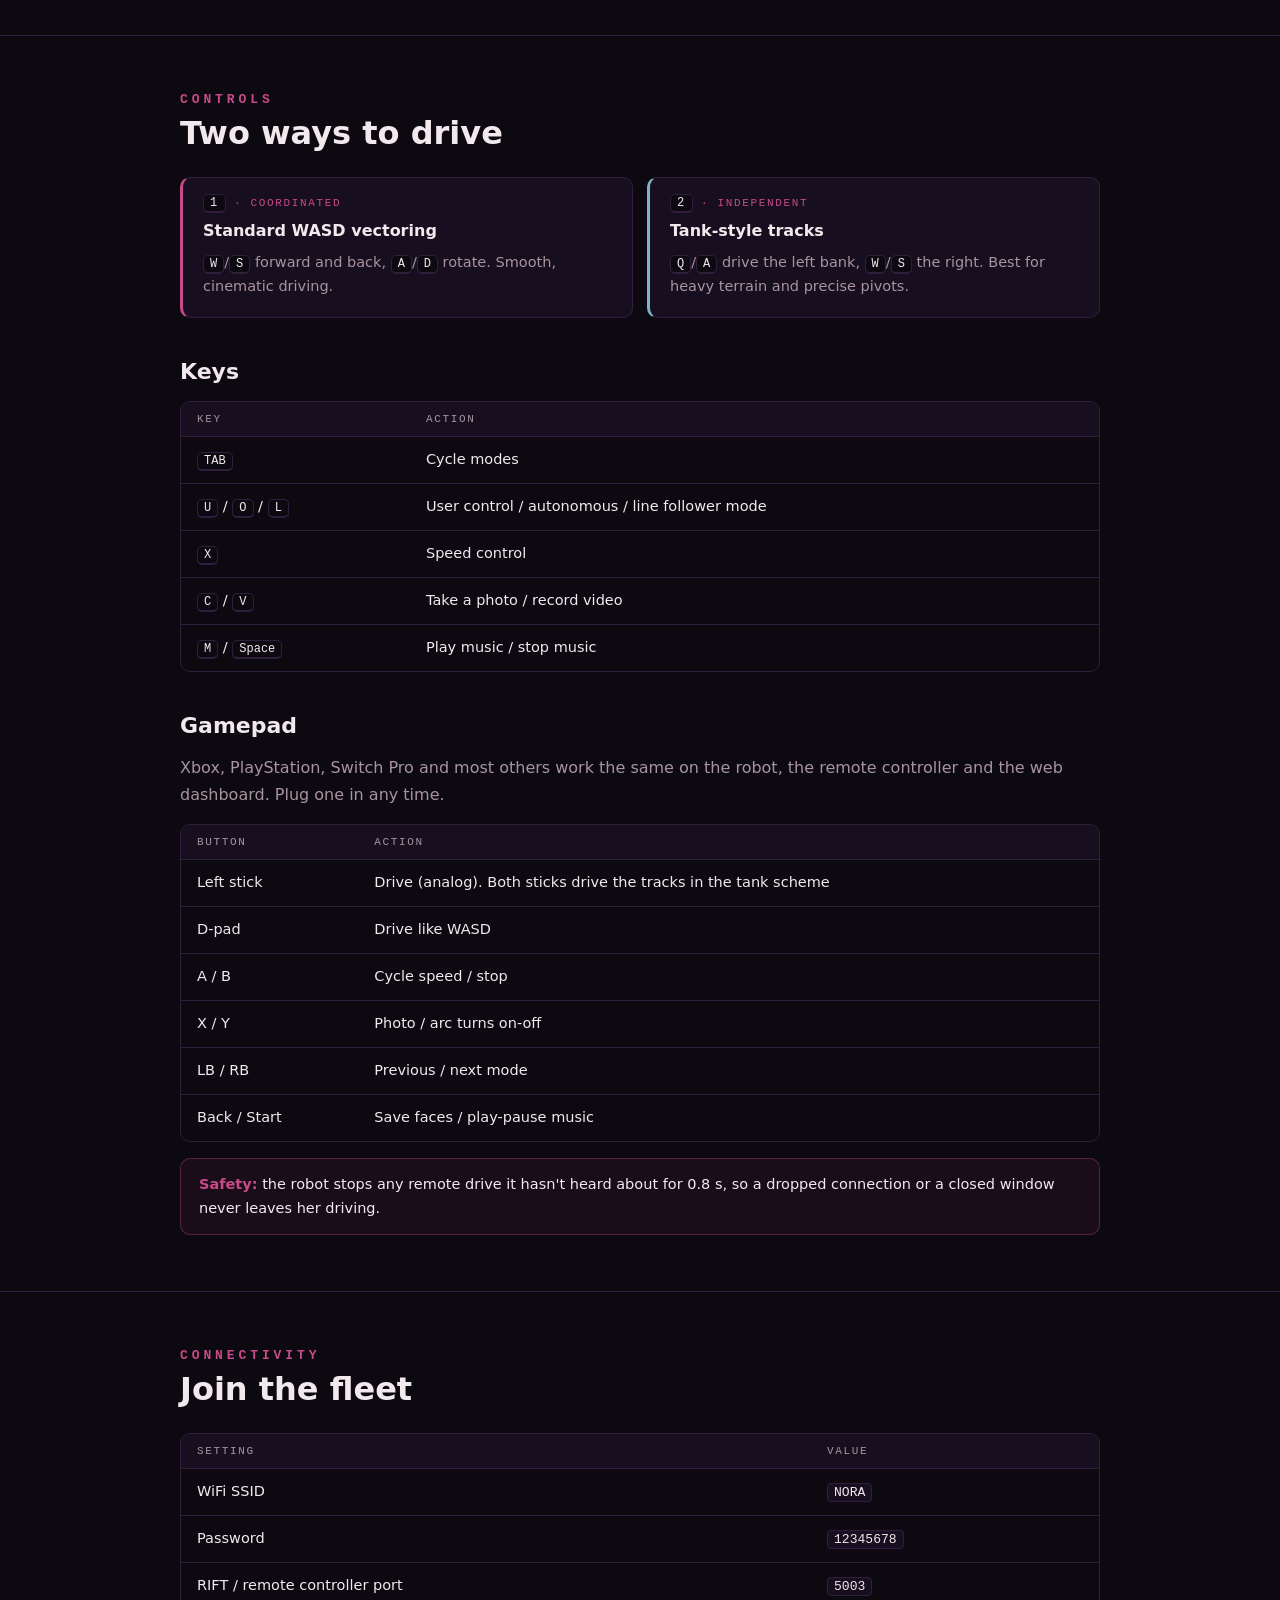
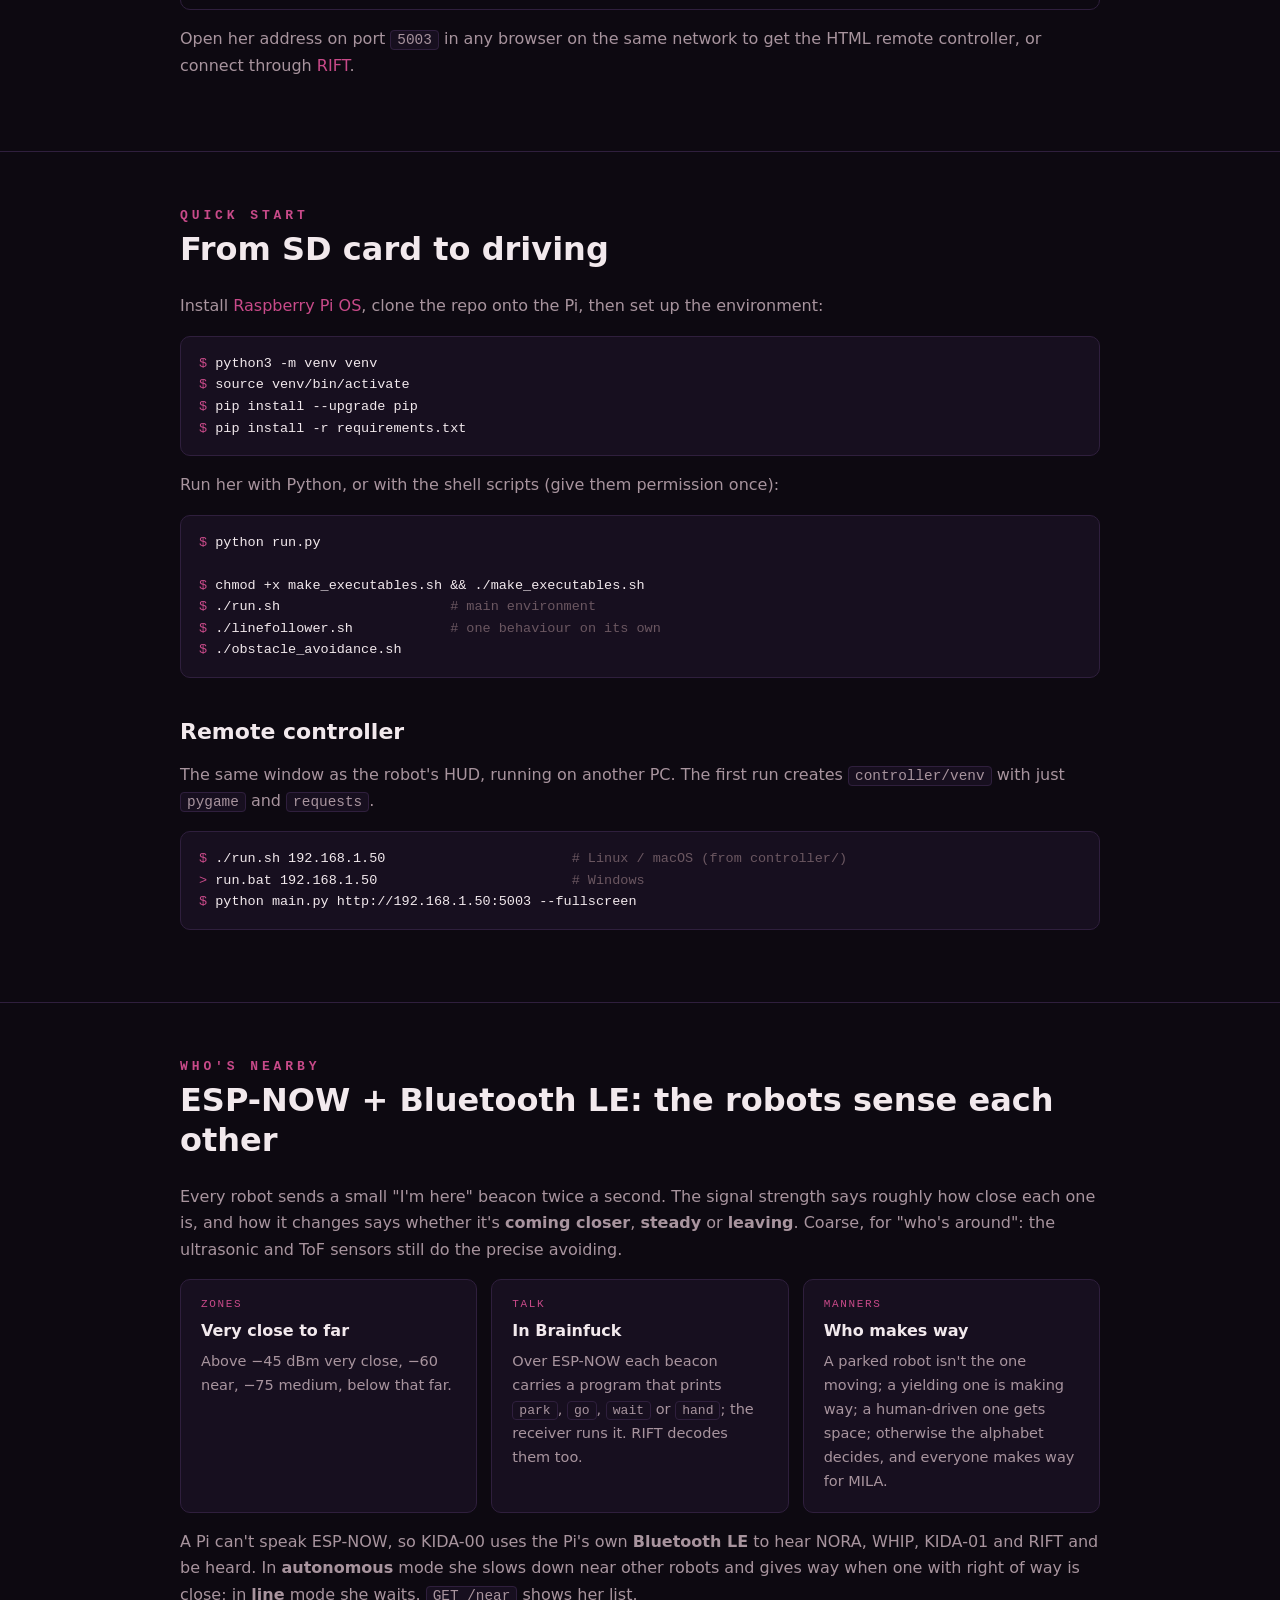
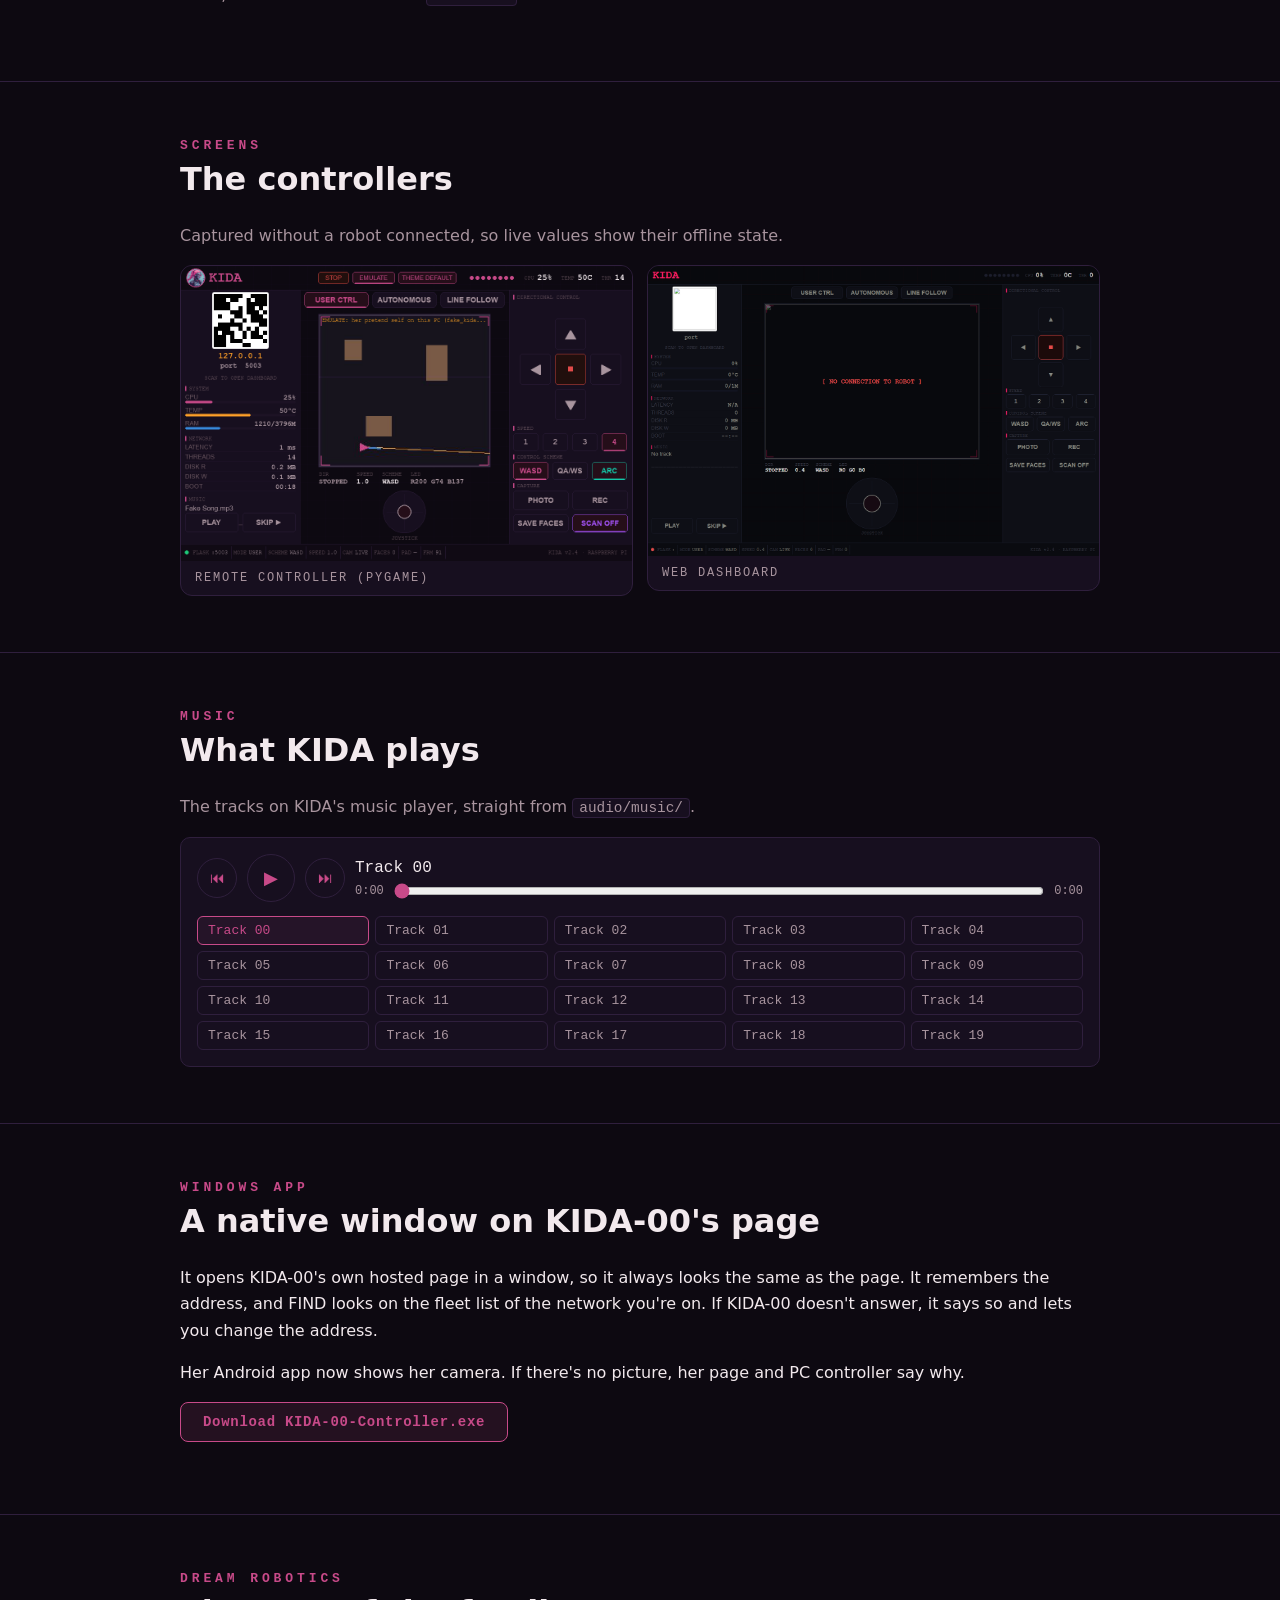
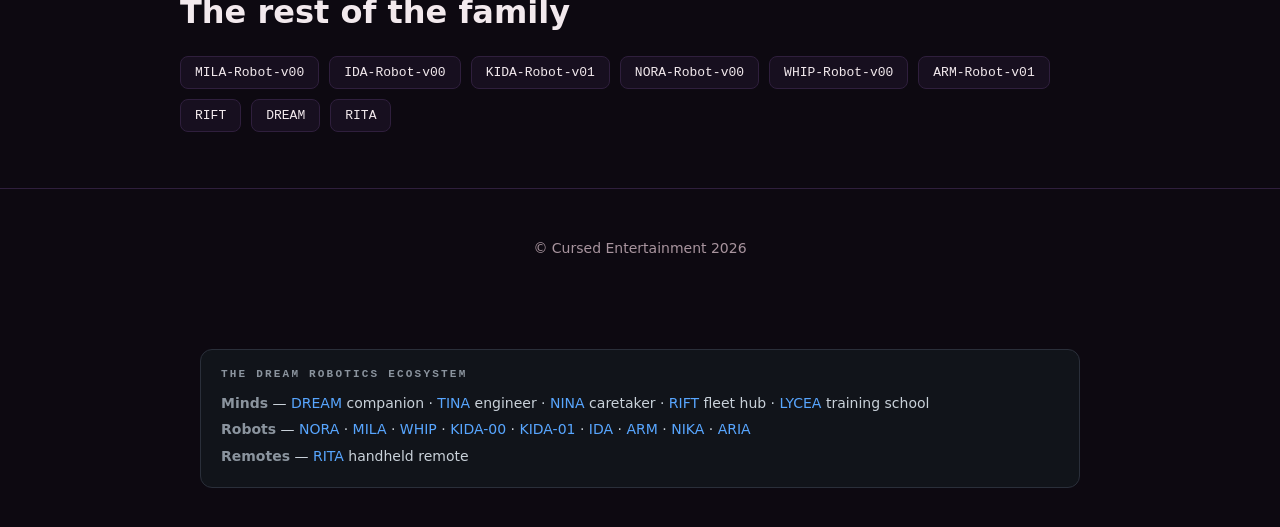
==== commit e2808ef7: "Sites: one shared footer, from RIFT's site, with the SynthWomb logo Co-Authored-By: Claude Opus 5.5 " ====
--- a/index.html
+++ b/index.html
@@ -329,31 +329,8 @@
 
 </main>
 
-<footer>
-  <div class="wrap">
-    <div class="links">
-      <a href="https://github.com/CursedPrograms/KIDA-Robot-v00">GitHub</a>
-      <a href="https://x.com/NorowaretaGemu">X: @NorowaretaGemu</a>
-      <a href="https://cursed-entertainment.itch.io/">itch.io</a>
-      <a href="https://ko-fi.com/cursedentertainment">Ko-fi</a>
-      <a href="https://github.com/CursedPrograms/KIDA-Robot-v00/blob/main/LICENSE">MIT License</a>
-    </div>
-
-    <div class="logos">
-      <a href="https://ko-fi.com/cursedentertainment">
-        <img src="https://ko-fi.com/img/githubbutton_sm.svg" alt="Support Cursed Entertainment on Ko-fi" width="180" loading="lazy">
-      </a>
-      <a href="https://cursed-entertainment.itch.io/">
-        <img src="https://github.com/CursedPrograms/cursedentertainment/raw/main/images/logos/logo-wide-grey.png" alt="Cursed Entertainment" width="250" loading="lazy">
-      </a>
-      <a href="https://github.com/SynthWomb">
-        <img src="https://github.com/SynthWomb/synth.womb/blob/main/logos/synthwomb07.png?raw=true" alt="SynthWomb" width="200" loading="lazy">
-      </a>
-    </div>
-
-    <div>&copy; Cursed Entertainment 2026</div>
-  </div>
-</footer>
+<footer id="site-footer">&copy; Cursed Entertainment 2026</footer>
+<script src="https://cursedprograms.github.io/RIFT/site/footer.js"></script>
 
 <!-- DREAM-ECOSYSTEM:START -->
 <section class="eco">
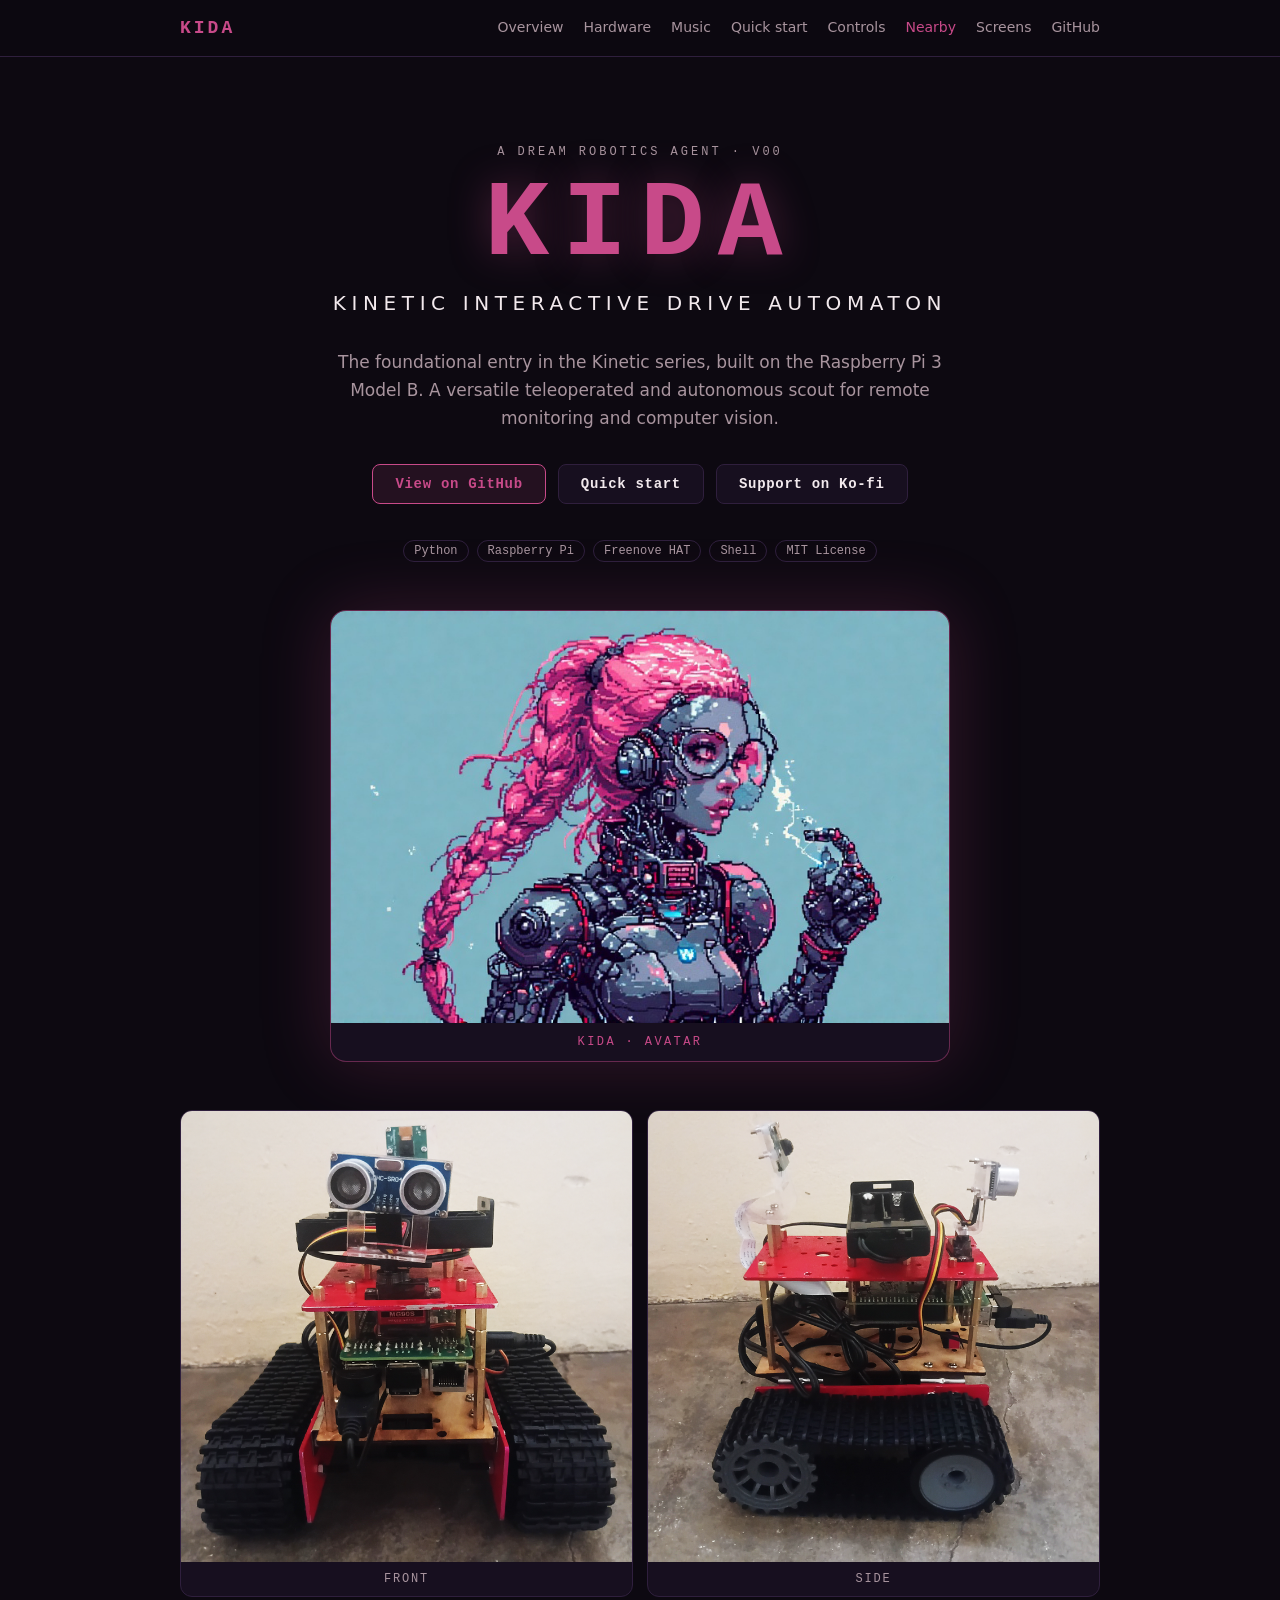
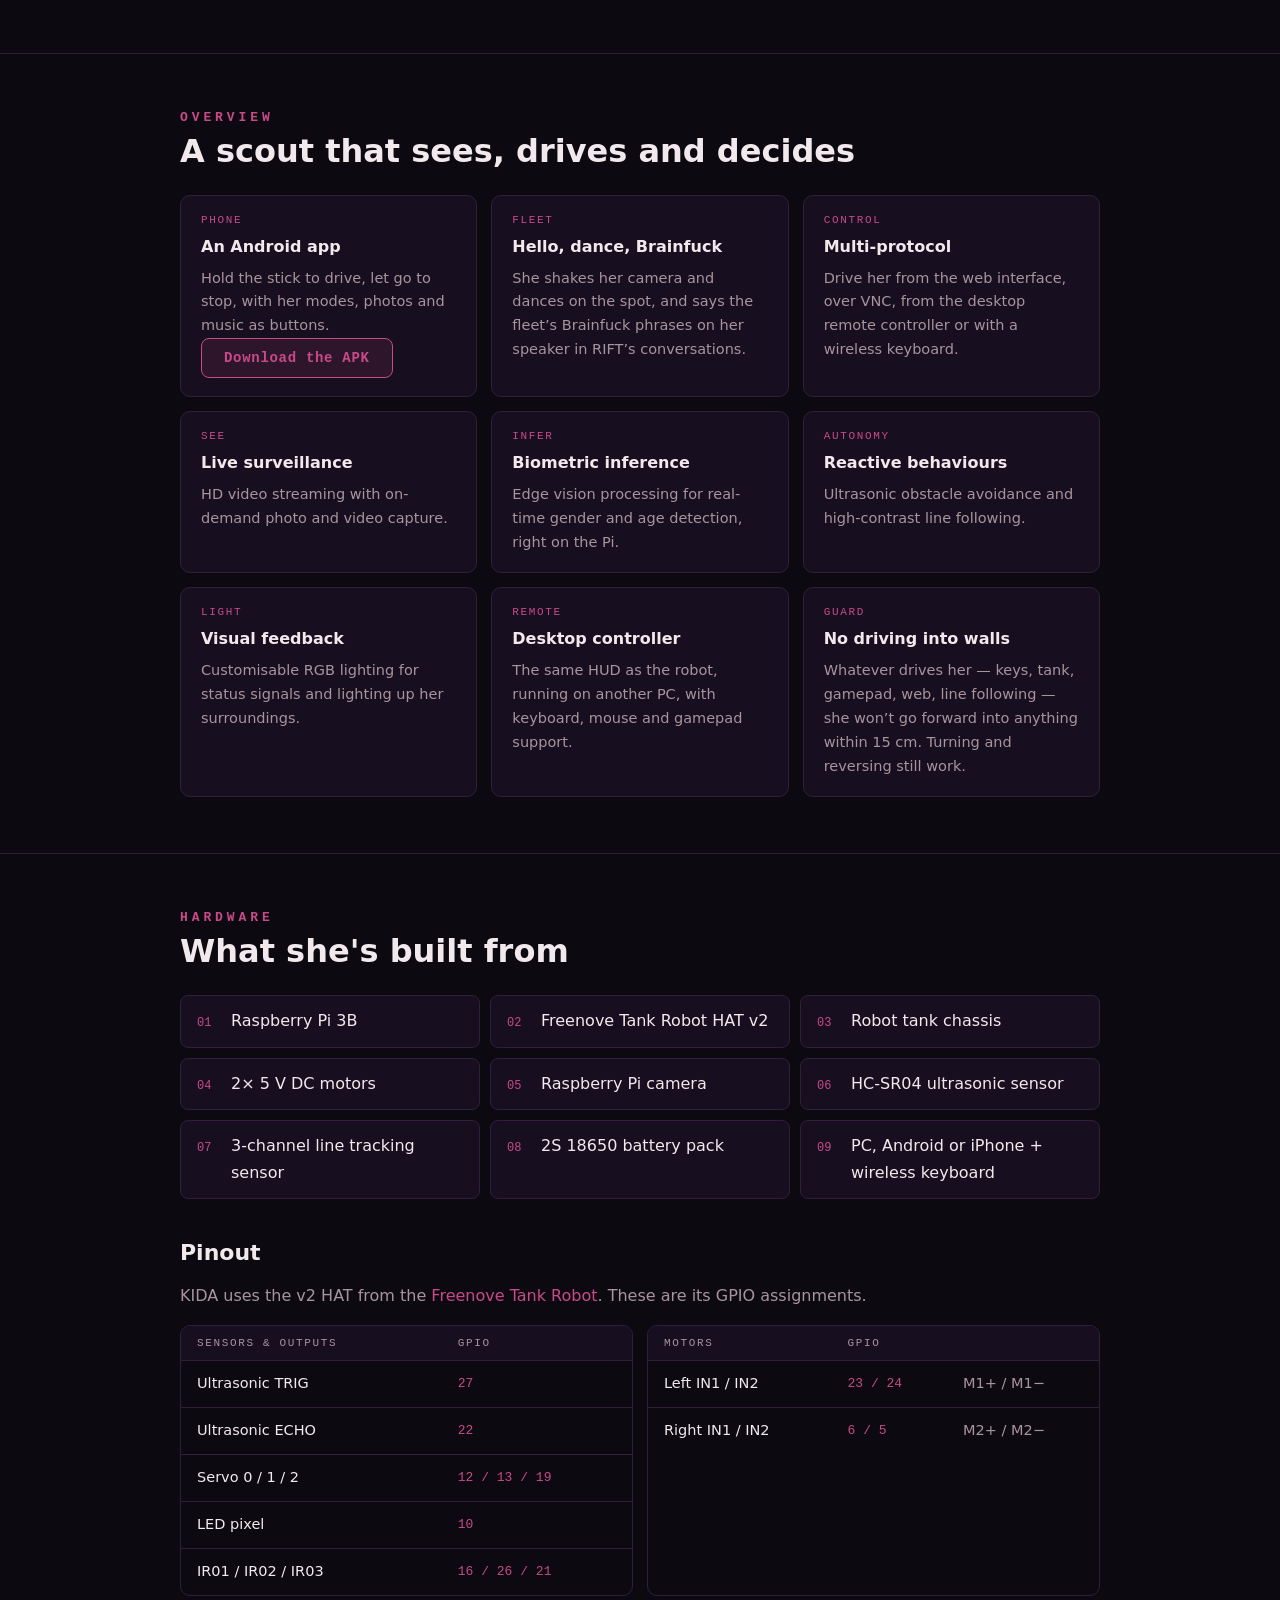
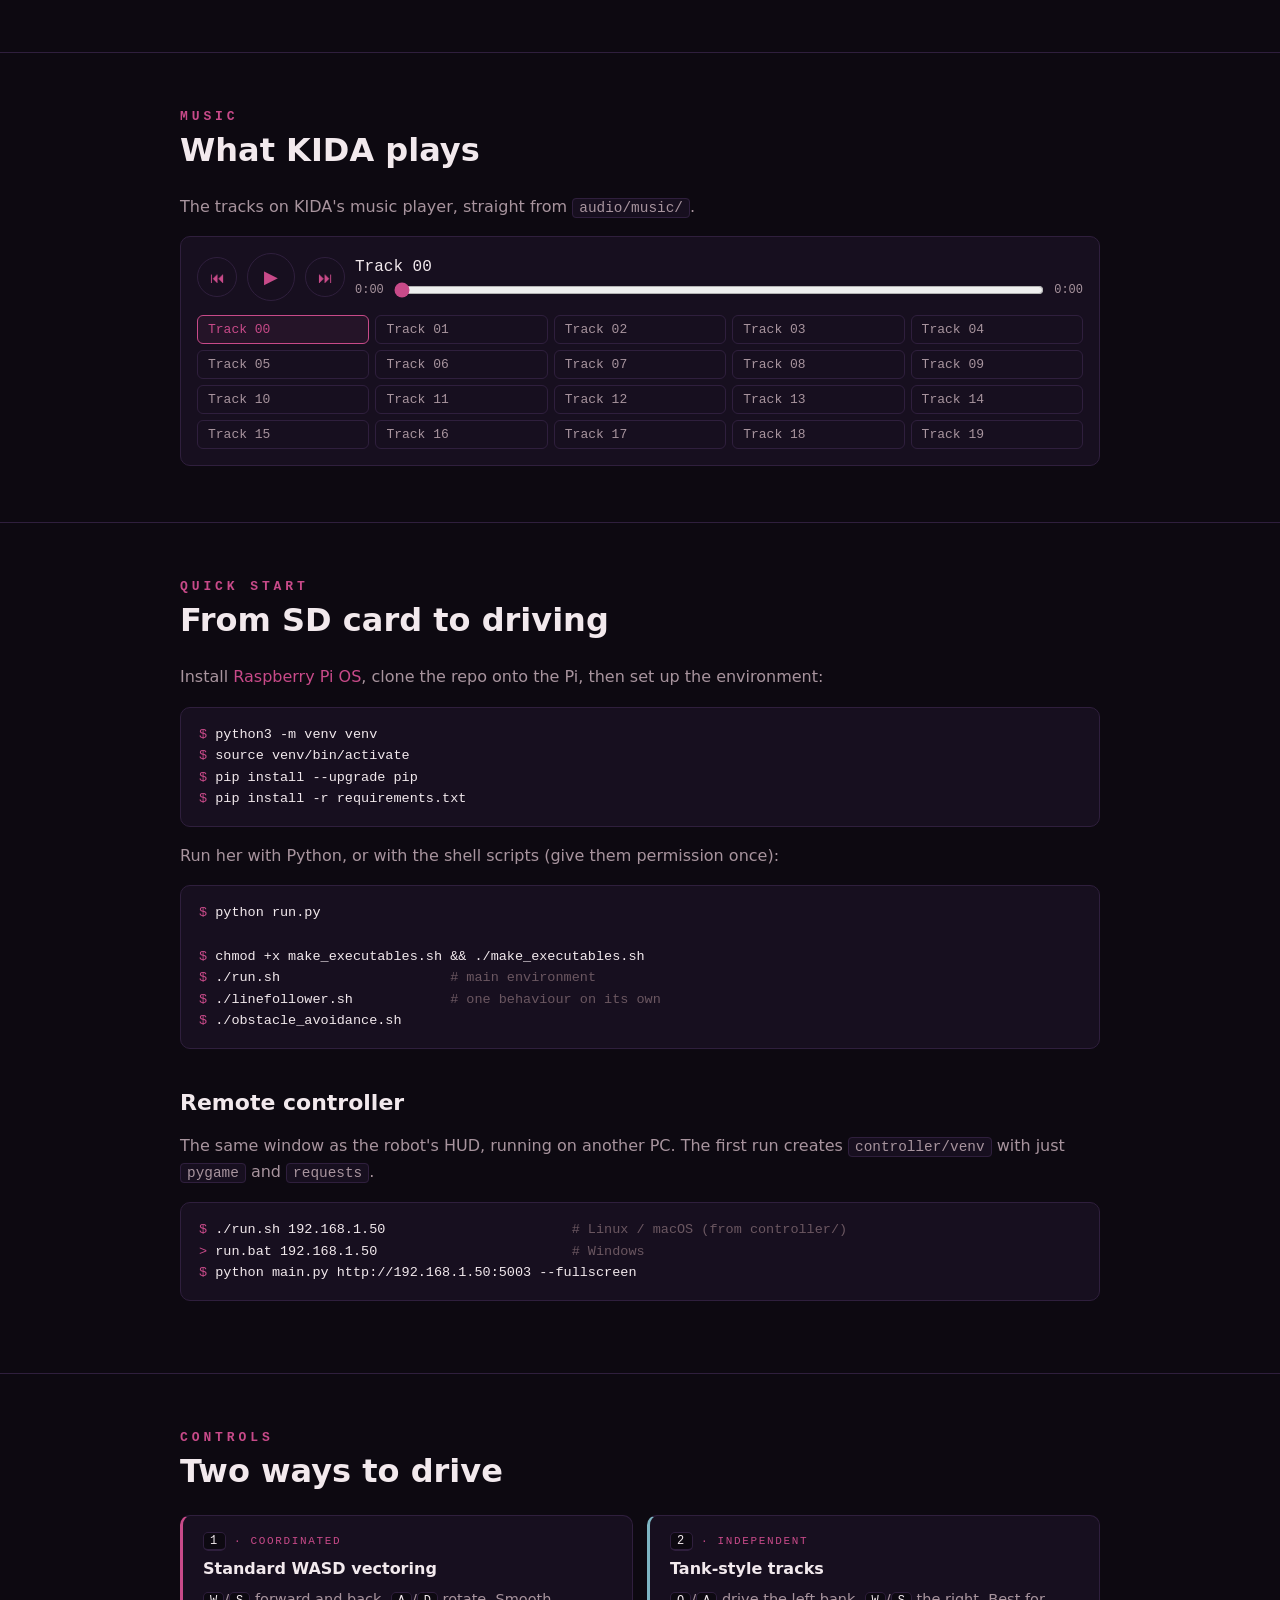
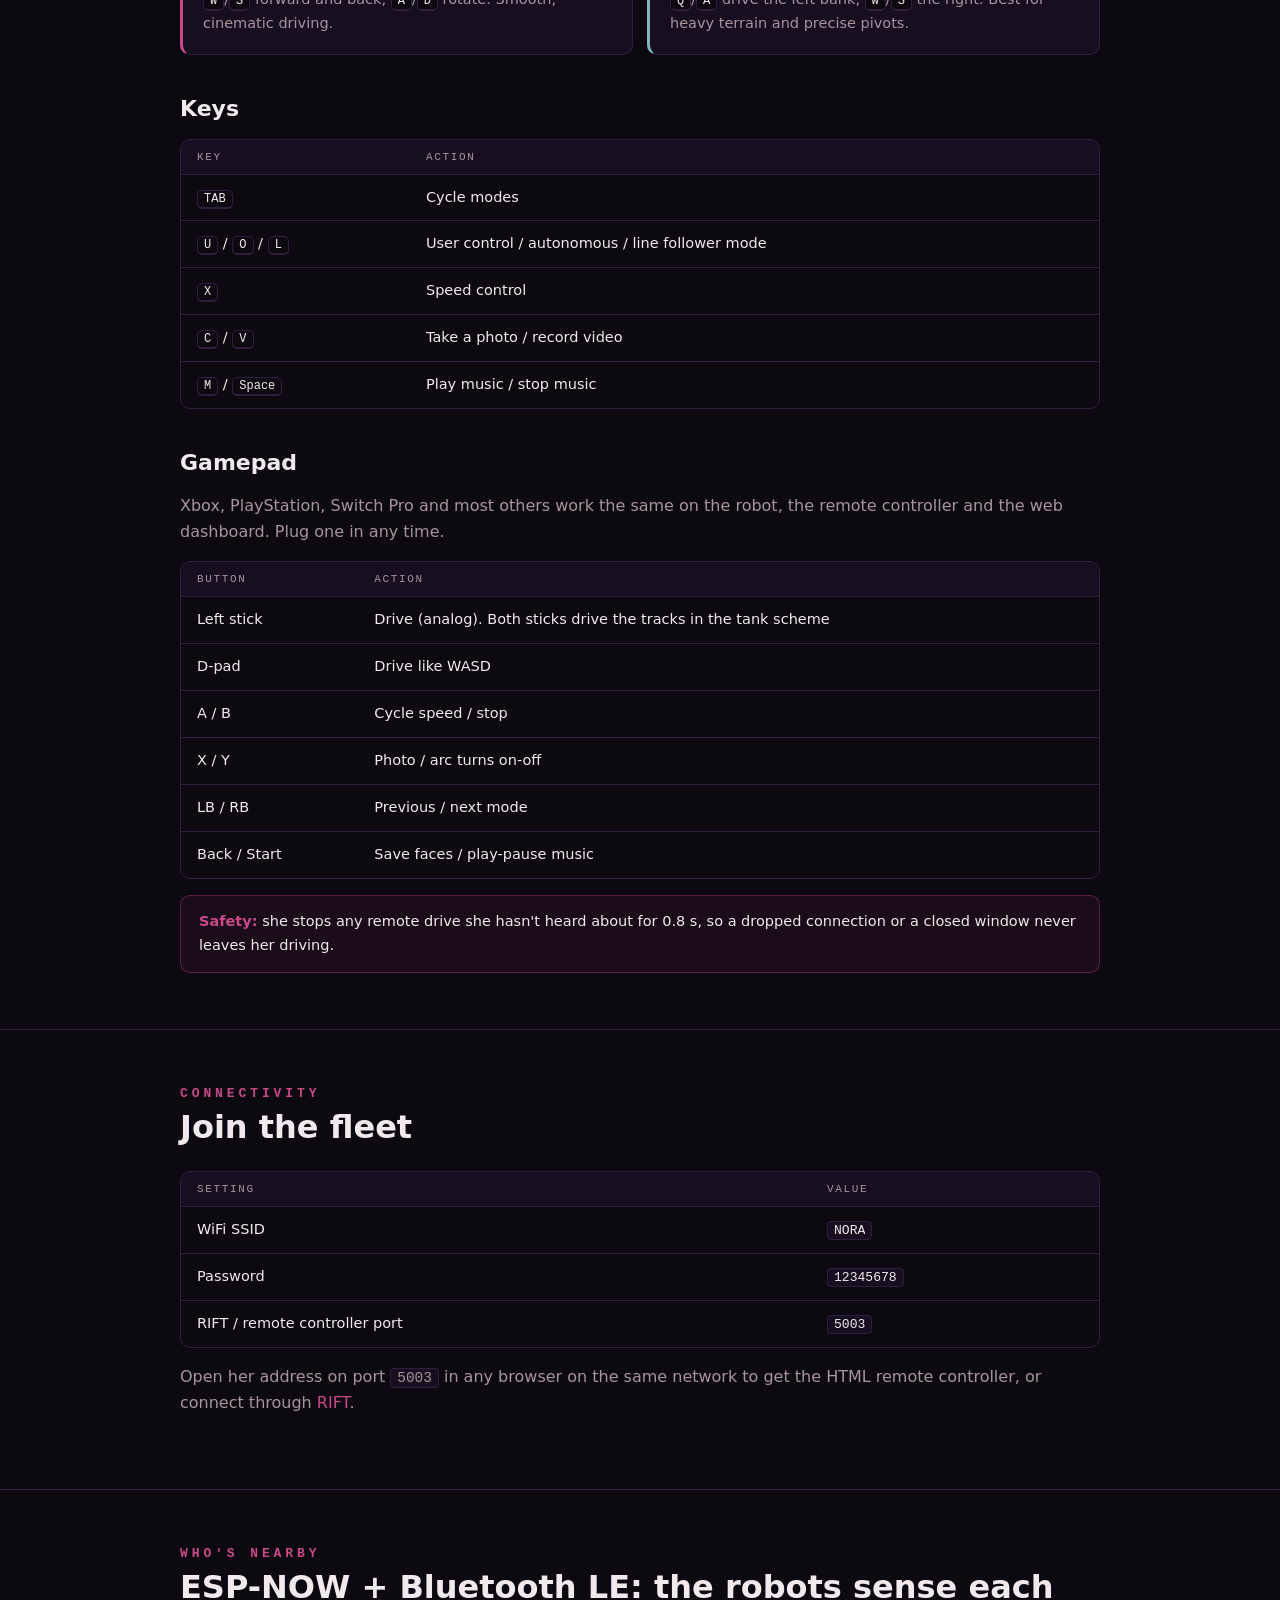
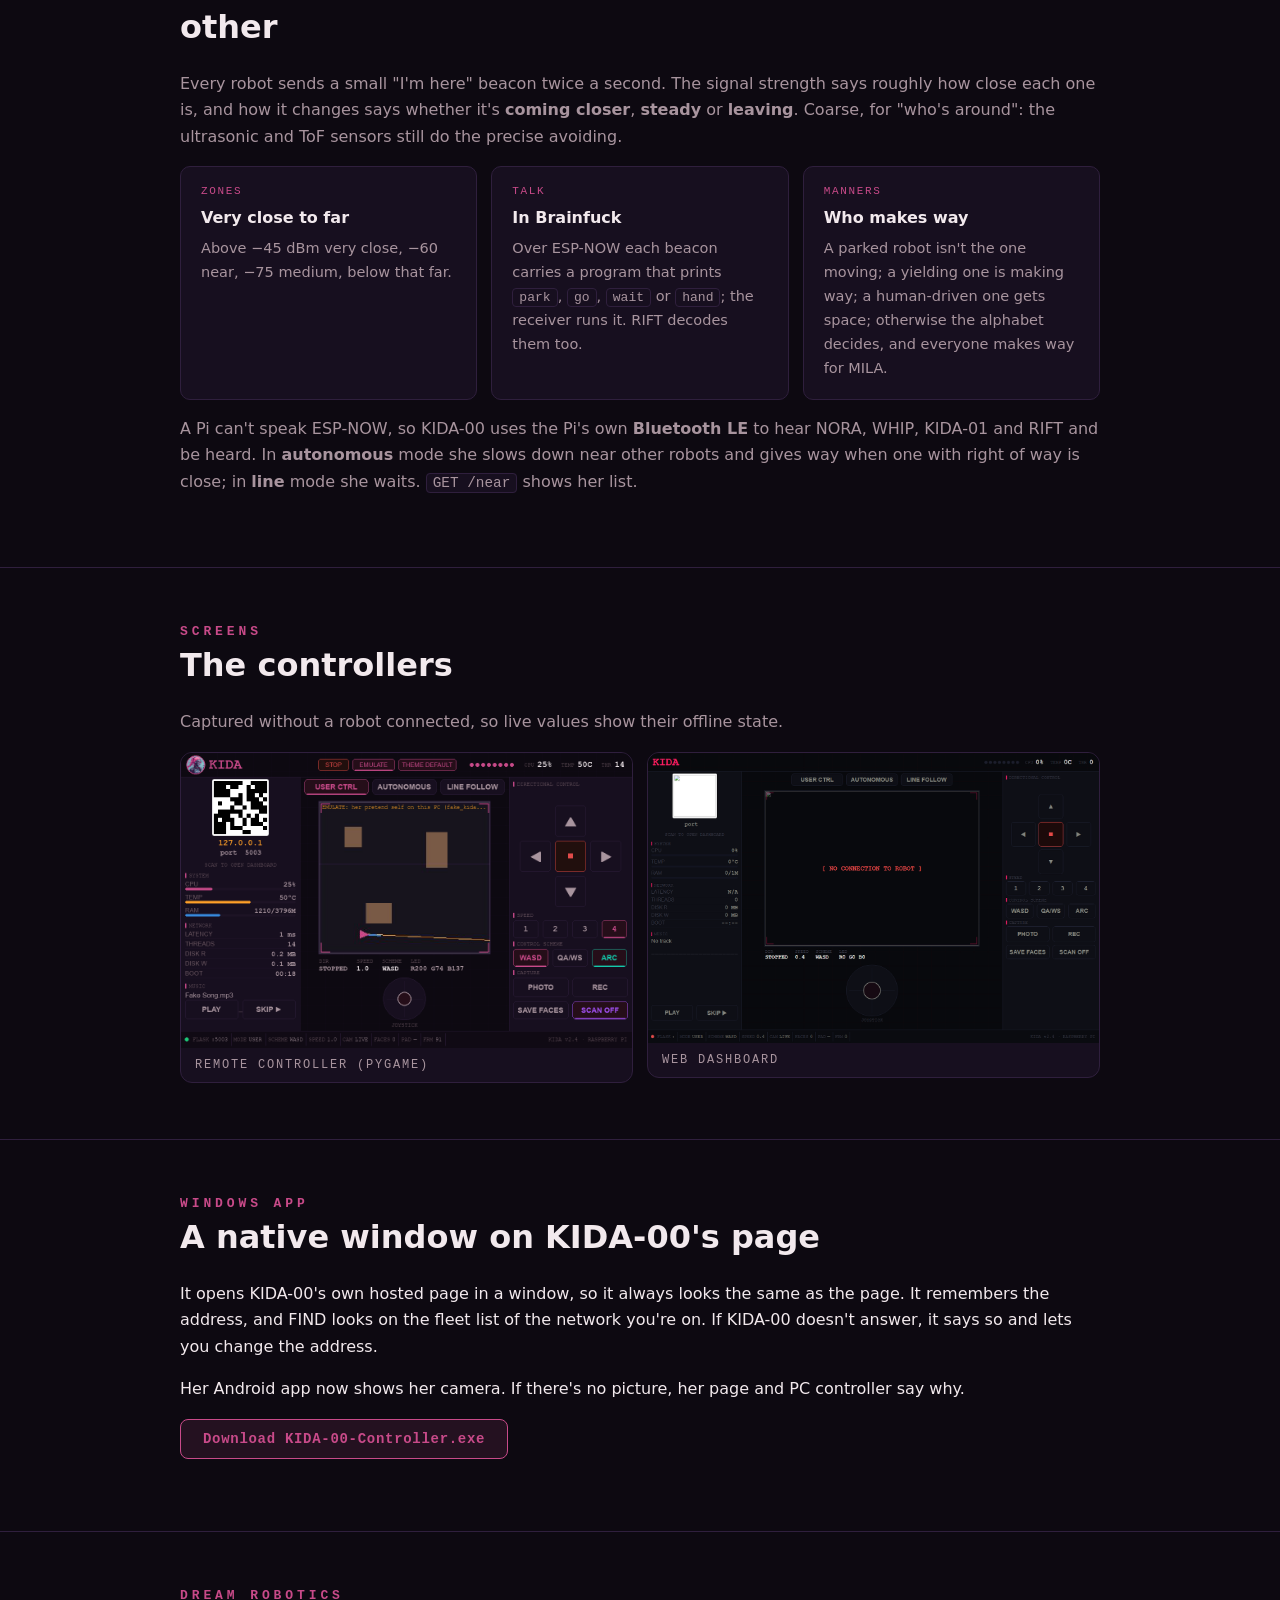
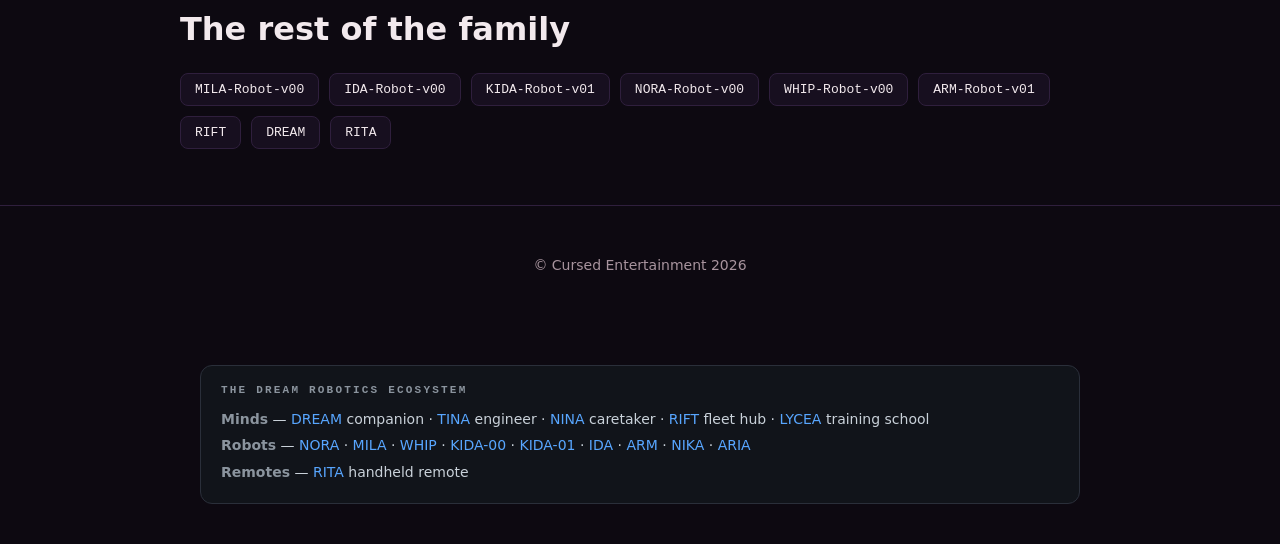
==== commit 2301984f: "APK download on the README and page Co-Authored-By: Claude Opus 5.5 <noreply@anthropic.com>" ====
--- a/index.html
+++ b/index.html
@@ -24,9 +24,9 @@
     <ul>
       <li><a href="#overview">Overview</a></li>
       <li><a href="#hardware">Hardware</a></li>
+      <li><a href="#music">Music</a></li>
+      <li><a href="#quickstart">Quick start</a></li>
       <li><a href="#controls">Controls</a></li>
-      <li><a href="#quickstart">Quick start</a></li>
-      <li><a href="#music">Music</a></li>
       <li><a href="#near">Nearby</a></li>
       <li><a href="#screens">Screens</a></li>
       <li><a href="https://github.com/CursedPrograms/KIDA-Robot-v00">GitHub</a></li>
@@ -70,7 +70,6 @@
 </header>
 
 <main>
-
 <section id="overview">
   <div class="wrap">
     <h2>Overview</h2>
@@ -80,6 +79,7 @@
         <span class="k">Phone</span>
         <h4>An Android app</h4>
         <p>Hold the stick to drive, let go to stop, with her modes, photos and music as buttons.</p>
+        <p><a class="btn primary" href="https://github.com/CursedPrograms/KIDA-Robot-v00/raw/main/Android%20App/apk/KIDA-00-debug-2026-10-30.apk">Download the APK</a></p>
       </div>
       <div class="card">
         <span class="k">Fleet</span>
@@ -168,69 +168,12 @@
   </div>
 </section>
 
-<section id="controls">
-  <div class="wrap">
-    <h2>Controls</h2>
-    <h3 class="title">Two ways to drive</h3>
-    <div class="grid cols-2">
-      <div class="card mode">
-        <span class="k"><kbd>1</kbd> &middot; Coordinated</span>
-        <h4>Standard WASD vectoring</h4>
-        <p><kbd>W</kbd>/<kbd>S</kbd> forward and back, <kbd>A</kbd>/<kbd>D</kbd> rotate. Smooth, cinematic driving.</p>
-      </div>
-      <div class="card mode">
-        <span class="k"><kbd>2</kbd> &middot; Independent</span>
-        <h4>Tank-style tracks</h4>
-        <p><kbd>Q</kbd>/<kbd>A</kbd> drive the left bank, <kbd>W</kbd>/<kbd>S</kbd> the right. Best for heavy terrain and precise pivots.</p>
-      </div>
-    </div>
-    <h3 class="sub">Keys</h3>
-    <div class="table-wrap">
-      <table>
-        <thead><tr><th>Key</th><th>Action</th></tr></thead>
-        <tbody>
-          <tr><td><kbd>TAB</kbd></td><td>Cycle modes</td></tr>
-          <tr><td><kbd>U</kbd> / <kbd>O</kbd> / <kbd>L</kbd></td><td>User control / autonomous / line follower mode</td></tr>
-          <tr><td><kbd>X</kbd></td><td>Speed control</td></tr>
-          <tr><td><kbd>C</kbd> / <kbd>V</kbd></td><td>Take a photo / record video</td></tr>
-          <tr><td><kbd>M</kbd> / <kbd>Space</kbd></td><td>Play music / stop music</td></tr>
-        </tbody>
-      </table>
-    </div>
-    <h3 class="sub">Gamepad</h3>
-    <p class="muted">Xbox, PlayStation, Switch Pro and most others work the same on the robot, the remote controller and the web dashboard. Plug one in any time.</p>
-    <div class="table-wrap">
-      <table>
-        <thead><tr><th>Button</th><th>Action</th></tr></thead>
-        <tbody>
-          <tr><td>Left stick</td><td>Drive (analog). Both sticks drive the tracks in the tank scheme</td></tr>
-          <tr><td>D-pad</td><td>Drive like WASD</td></tr>
-          <tr><td>A / B</td><td>Cycle speed / stop</td></tr>
-          <tr><td>X / Y</td><td>Photo / arc turns on-off</td></tr>
-          <tr><td>LB / RB</td><td>Previous / next mode</td></tr>
-          <tr><td>Back / Start</td><td>Save faces / play-pause music</td></tr>
-        </tbody>
-      </table>
-    </div>
-    <p class="note"><strong>Safety:</strong> the robot stops any remote drive it hasn't heard about for 0.8&nbsp;s, so a dropped connection or a closed window never leaves her driving.</p>
-  </div>
-</section>
-
-<section id="connectivity">
-  <div class="wrap">
-    <h2>Connectivity</h2>
-    <h3 class="title">Join the fleet</h3>
-    <div class="table-wrap">
-      <table>
-        <thead><tr><th>Setting</th><th>Value</th></tr></thead>
-        <tbody>
-          <tr><td>WiFi SSID</td><td><code>NORA</code></td></tr>
-          <tr><td>Password</td><td><code>12345678</code></td></tr>
-          <tr><td>RIFT / remote controller port</td><td><code>5003</code></td></tr>
-        </tbody>
-      </table>
-    </div>
-    <p class="muted spaced">Open her address on port <code>5003</code> in any browser on the same network to get the HTML remote controller, or connect through <a href="https://github.com/CursedPrograms/RIFT">RIFT</a>.</p>
+<section id="music">
+  <div class="wrap">
+    <h2>Music</h2>
+    <h3 class="title">What KIDA plays</h3>
+    <p class="muted">The tracks on KIDA's music player, straight from <code>audio/music/</code>.</p>
+    <div class="player" data-tracks='[{"title": "Track 00", "src": "audio/music/track00.mp3"}, {"title": "Track 01", "src": "audio/music/track01.mp3"}, {"title": "Track 02", "src": "audio/music/track02.mp3"}, {"title": "Track 03", "src": "audio/music/track03.mp3"}, {"title": "Track 04", "src": "audio/music/track04.mp3"}, {"title": "Track 05", "src": "audio/music/track05.mp3"}, {"title": "Track 06", "src": "audio/music/track06.mp3"}, {"title": "Track 07", "src": "audio/music/track07.mp3"}, {"title": "Track 08", "src": "audio/music/track08.mp3"}, {"title": "Track 09", "src": "audio/music/track09.mp3"}, {"title": "Track 10", "src": "audio/music/track10.mp3"}, {"title": "Track 11", "src": "audio/music/track11.mp3"}, {"title": "Track 12", "src": "audio/music/track12.mp3"}, {"title": "Track 13", "src": "audio/music/track13.mp3"}, {"title": "Track 14", "src": "audio/music/track14.mp3"}, {"title": "Track 15", "src": "audio/music/track15.mp3"}, {"title": "Track 16", "src": "audio/music/track16.mp3"}, {"title": "Track 17", "src": "audio/music/track17.mp3"}, {"title": "Track 18", "src": "audio/music/track18.mp3"}, {"title": "Track 19", "src": "audio/music/track19.mp3"}]'></div>
   </div>
 </section>
 
@@ -255,6 +198,72 @@
 <pre><span class="p">$</span> ./run.sh 192.168.1.50                       <span class="c"># Linux / macOS (from controller/)</span>
 <span class="p">&gt;</span> run.bat 192.168.1.50                        <span class="c"># Windows</span>
 <span class="p">$</span> python main.py http://192.168.1.50:5003 --fullscreen</pre>
+  </div>
+</section>
+
+<section id="controls">
+  <div class="wrap">
+    <h2>Controls</h2>
+    <h3 class="title">Two ways to drive</h3>
+    <div class="grid cols-2">
+      <div class="card mode">
+        <span class="k"><kbd>1</kbd> &middot; Coordinated</span>
+        <h4>Standard WASD vectoring</h4>
+        <p><kbd>W</kbd>/<kbd>S</kbd> forward and back, <kbd>A</kbd>/<kbd>D</kbd> rotate. Smooth, cinematic driving.</p>
+      </div>
+      <div class="card mode">
+        <span class="k"><kbd>2</kbd> &middot; Independent</span>
+        <h4>Tank-style tracks</h4>
+        <p><kbd>Q</kbd>/<kbd>A</kbd> drive the left bank, <kbd>W</kbd>/<kbd>S</kbd> the right. Best for heavy terrain and precise pivots.</p>
+      </div>
+    </div>
+    <h3 class="sub">Keys</h3>
+    <div class="table-wrap">
+      <table>
+        <thead><tr><th>Key</th><th>Action</th></tr></thead>
+        <tbody>
+          <tr><td><kbd>TAB</kbd></td><td>Cycle modes</td></tr>
+          <tr><td><kbd>U</kbd> / <kbd>O</kbd> / <kbd>L</kbd></td><td>User control / autonomous / line follower mode</td></tr>
+          <tr><td><kbd>X</kbd></td><td>Speed control</td></tr>
+          <tr><td><kbd>C</kbd> / <kbd>V</kbd></td><td>Take a photo / record video</td></tr>
+          <tr><td><kbd>M</kbd> / <kbd>Space</kbd></td><td>Play music / stop music</td></tr>
+        </tbody>
+      </table>
+    </div>
+    <h3 class="sub">Gamepad</h3>
+    <p class="muted">Xbox, PlayStation, Switch Pro and most others work the same on the robot, the remote controller and the web dashboard. Plug one in any time.</p>
+    <div class="table-wrap">
+      <table>
+        <thead><tr><th>Button</th><th>Action</th></tr></thead>
+        <tbody>
+          <tr><td>Left stick</td><td>Drive (analog). Both sticks drive the tracks in the tank scheme</td></tr>
+          <tr><td>D-pad</td><td>Drive like WASD</td></tr>
+          <tr><td>A / B</td><td>Cycle speed / stop</td></tr>
+          <tr><td>X / Y</td><td>Photo / arc turns on-off</td></tr>
+          <tr><td>LB / RB</td><td>Previous / next mode</td></tr>
+          <tr><td>Back / Start</td><td>Save faces / play-pause music</td></tr>
+        </tbody>
+      </table>
+    </div>
+    <p class="note"><strong>Safety:</strong> she stops any remote drive she hasn't heard about for 0.8&nbsp;s, so a dropped connection or a closed window never leaves her driving.</p>
+  </div>
+</section>
+
+<section id="connectivity">
+  <div class="wrap">
+    <h2>Connectivity</h2>
+    <h3 class="title">Join the fleet</h3>
+    <div class="table-wrap">
+      <table>
+        <thead><tr><th>Setting</th><th>Value</th></tr></thead>
+        <tbody>
+          <tr><td>WiFi SSID</td><td><code>NORA</code></td></tr>
+          <tr><td>Password</td><td><code>12345678</code></td></tr>
+          <tr><td>RIFT / remote controller port</td><td><code>5003</code></td></tr>
+        </tbody>
+      </table>
+    </div>
+    <p class="muted spaced">Open her address on port <code>5003</code> in any browser on the same network to get the HTML remote controller, or connect through <a href="https://github.com/CursedPrograms/RIFT">RIFT</a>.</p>
   </div>
 </section>
 
@@ -290,15 +299,6 @@
   </div>
 </section>
 
-<section id="music">
-  <div class="wrap">
-    <h2>Music</h2>
-    <h3 class="title">What KIDA plays</h3>
-    <p class="muted">The tracks on KIDA's music player, straight from <code>audio/music/</code>.</p>
-    <div class="player" data-tracks='[{"title": "Track 00", "src": "audio/music/track00.mp3"}, {"title": "Track 01", "src": "audio/music/track01.mp3"}, {"title": "Track 02", "src": "audio/music/track02.mp3"}, {"title": "Track 03", "src": "audio/music/track03.mp3"}, {"title": "Track 04", "src": "audio/music/track04.mp3"}, {"title": "Track 05", "src": "audio/music/track05.mp3"}, {"title": "Track 06", "src": "audio/music/track06.mp3"}, {"title": "Track 07", "src": "audio/music/track07.mp3"}, {"title": "Track 08", "src": "audio/music/track08.mp3"}, {"title": "Track 09", "src": "audio/music/track09.mp3"}, {"title": "Track 10", "src": "audio/music/track10.mp3"}, {"title": "Track 11", "src": "audio/music/track11.mp3"}, {"title": "Track 12", "src": "audio/music/track12.mp3"}, {"title": "Track 13", "src": "audio/music/track13.mp3"}, {"title": "Track 14", "src": "audio/music/track14.mp3"}, {"title": "Track 15", "src": "audio/music/track15.mp3"}, {"title": "Track 16", "src": "audio/music/track16.mp3"}, {"title": "Track 17", "src": "audio/music/track17.mp3"}, {"title": "Track 18", "src": "audio/music/track18.mp3"}, {"title": "Track 19", "src": "audio/music/track19.mp3"}]'></div>
-  </div>
-</section>
-
 <section id="windows">
   <div class="wrap">
     <h2>Windows app</h2>
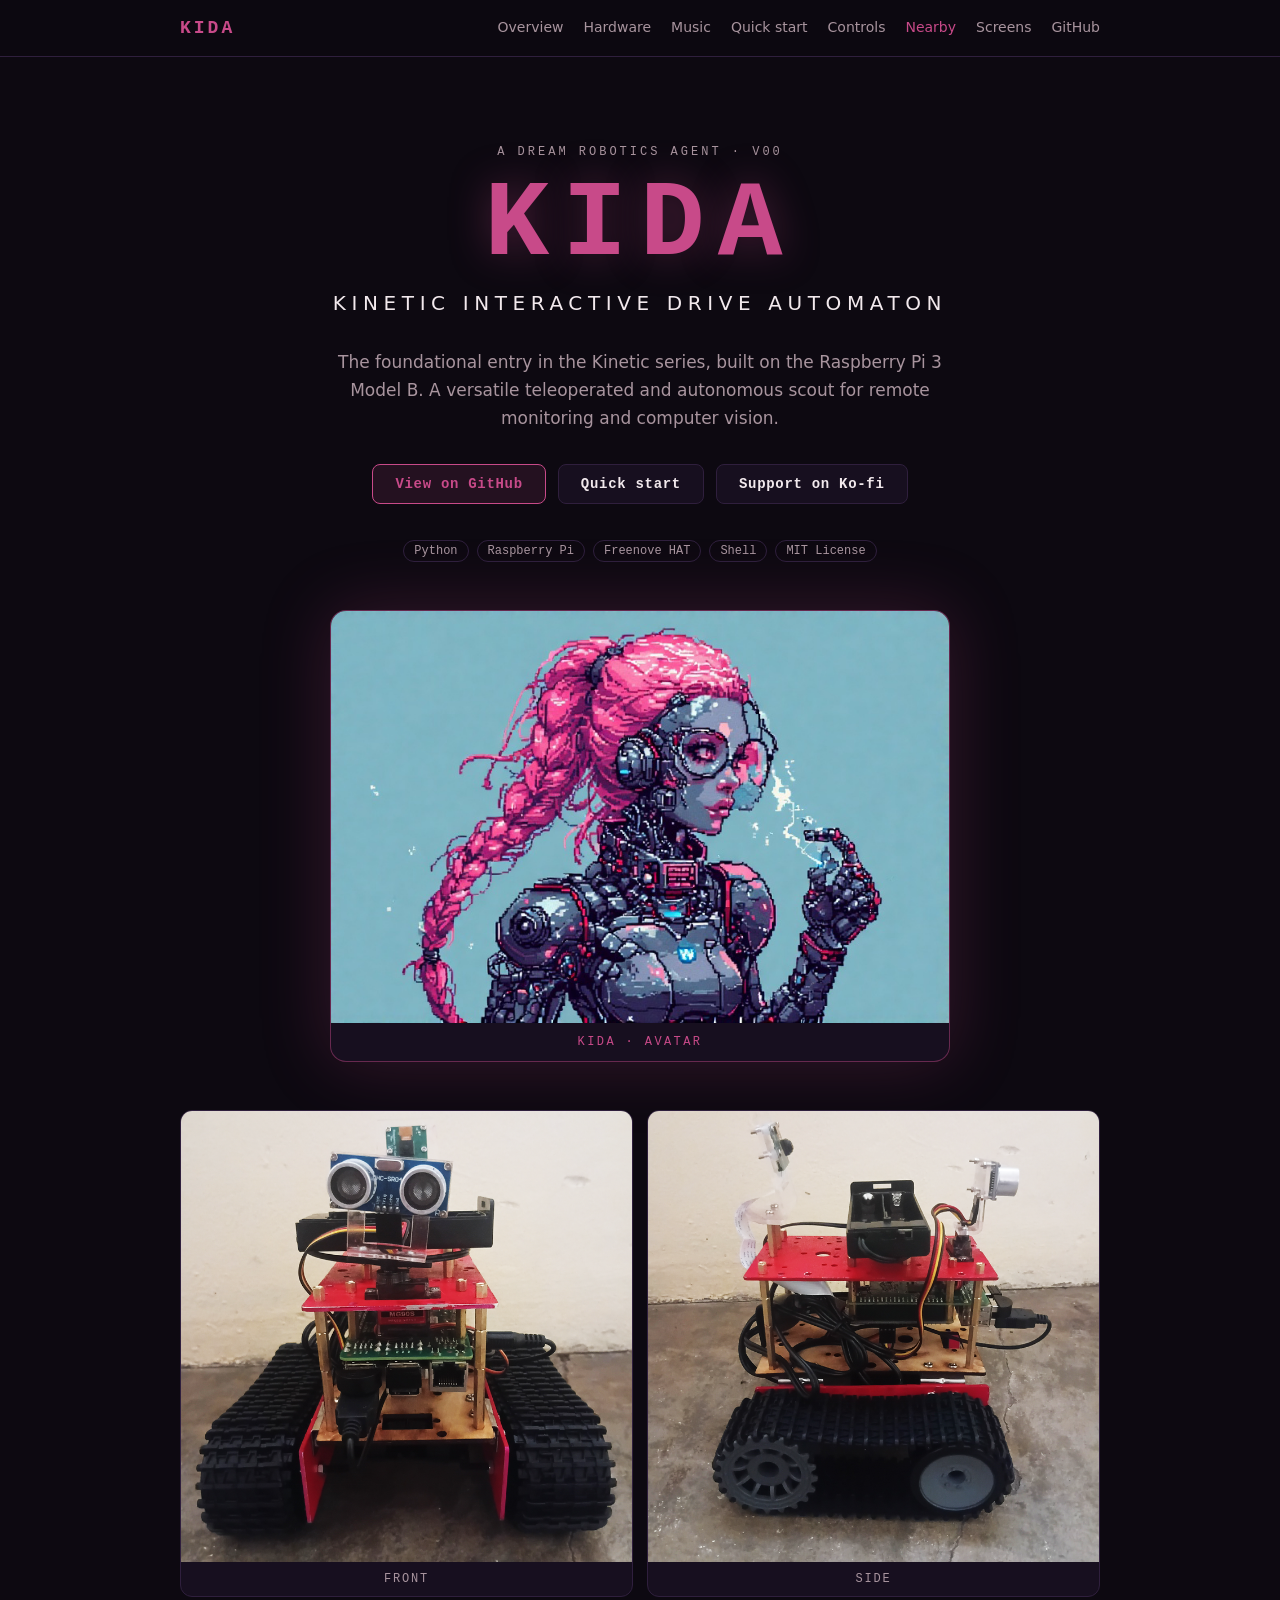
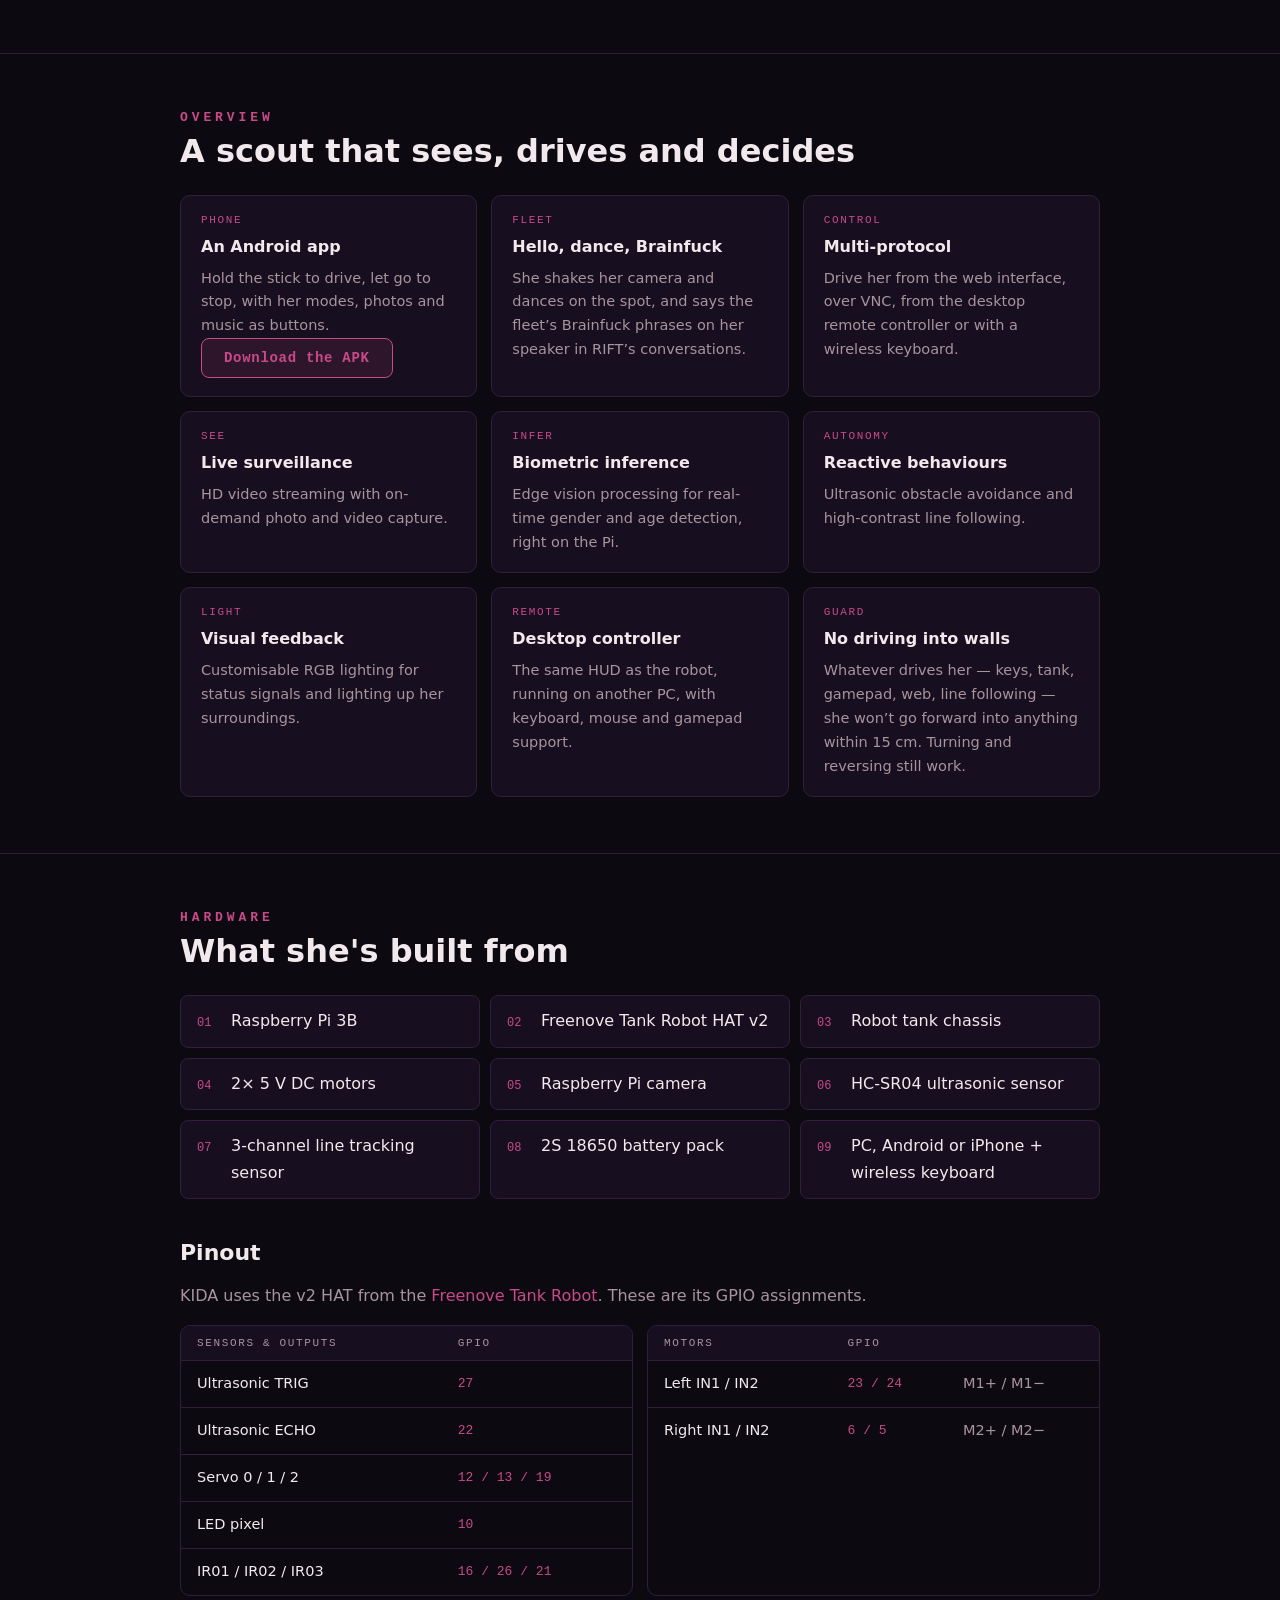
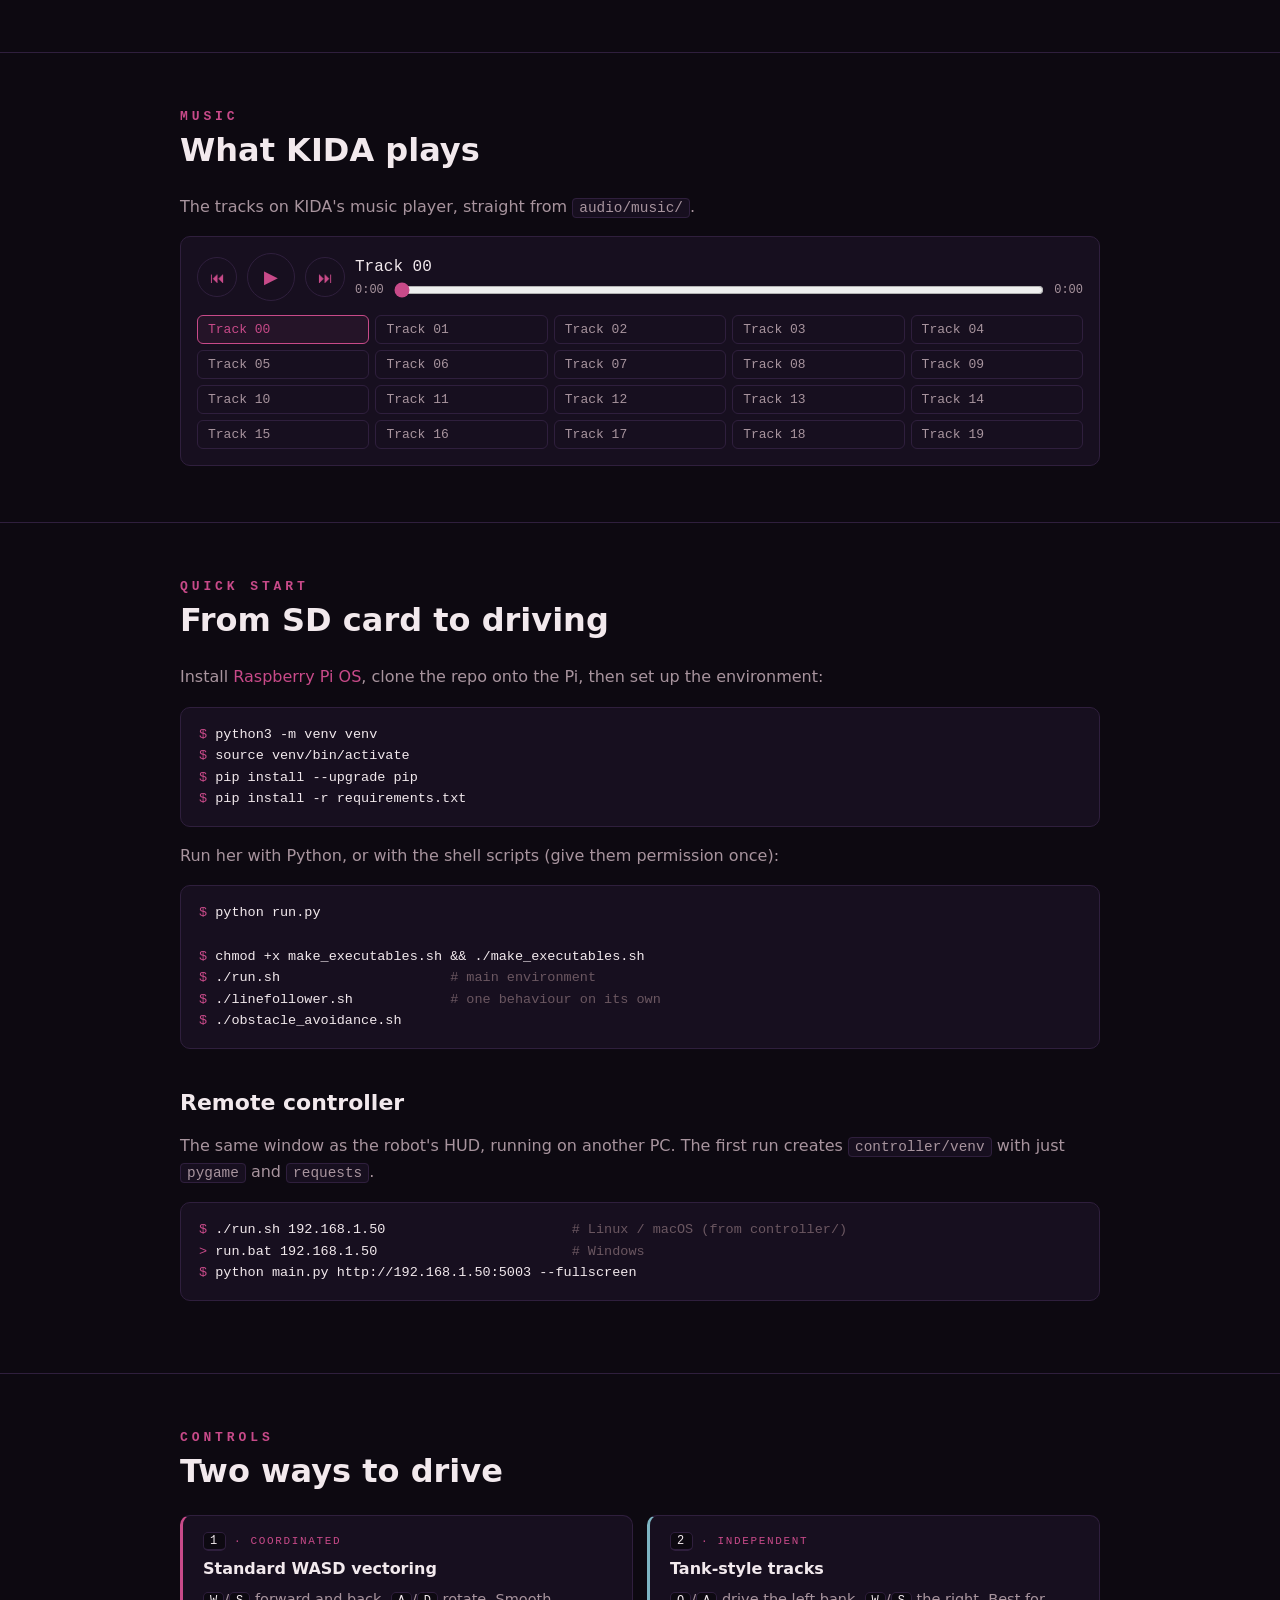
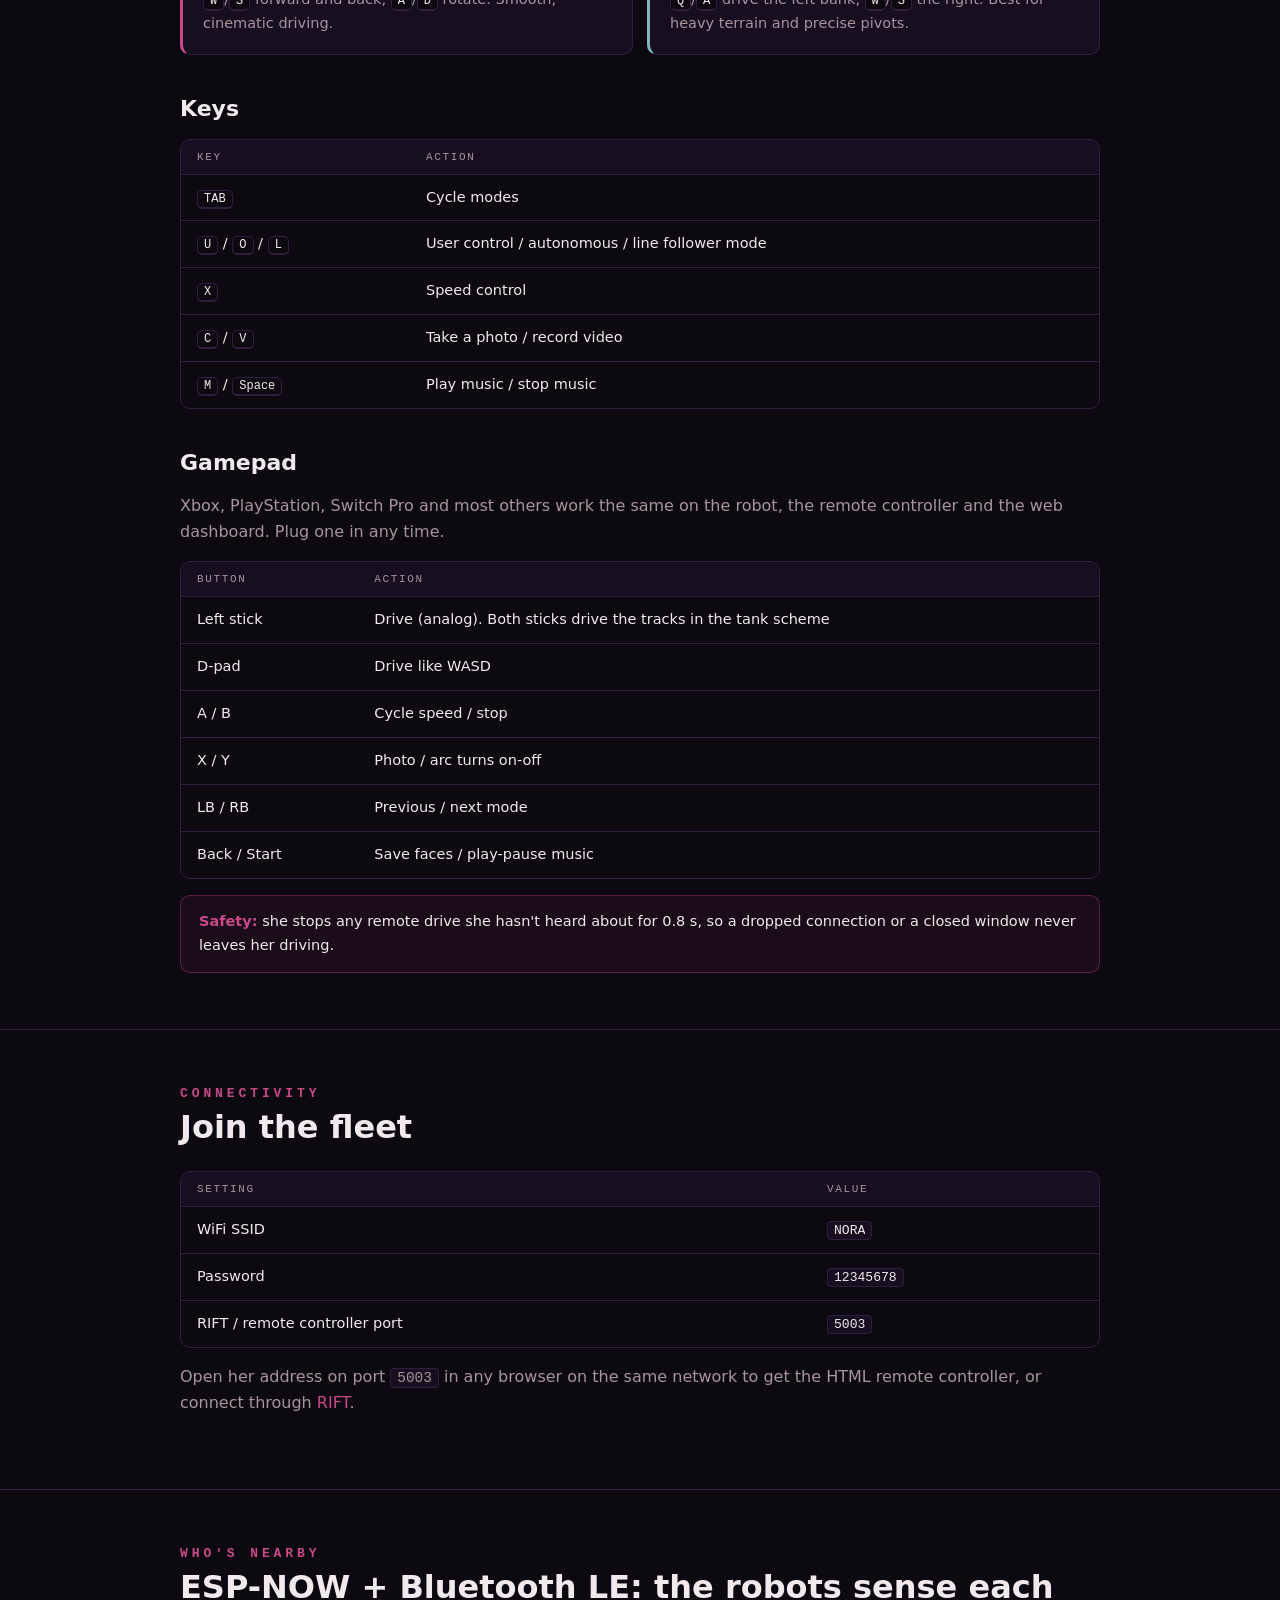
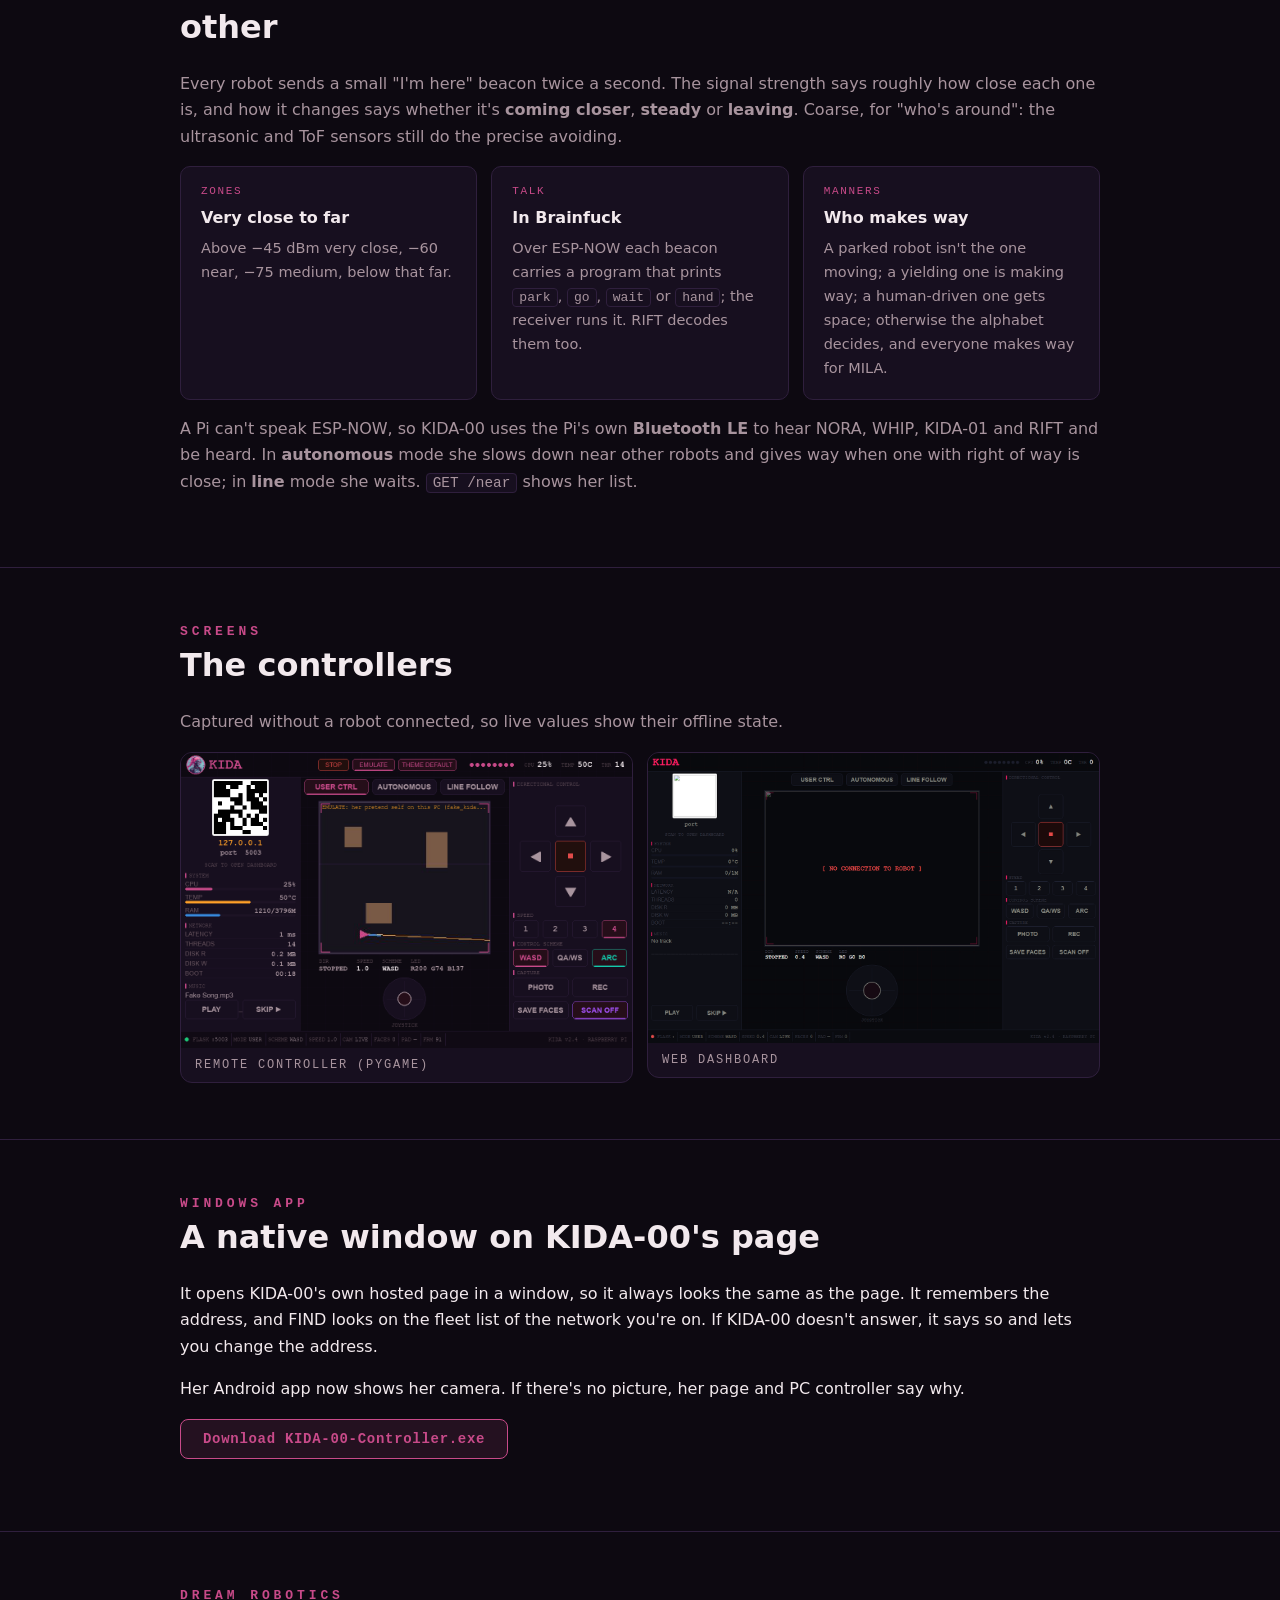
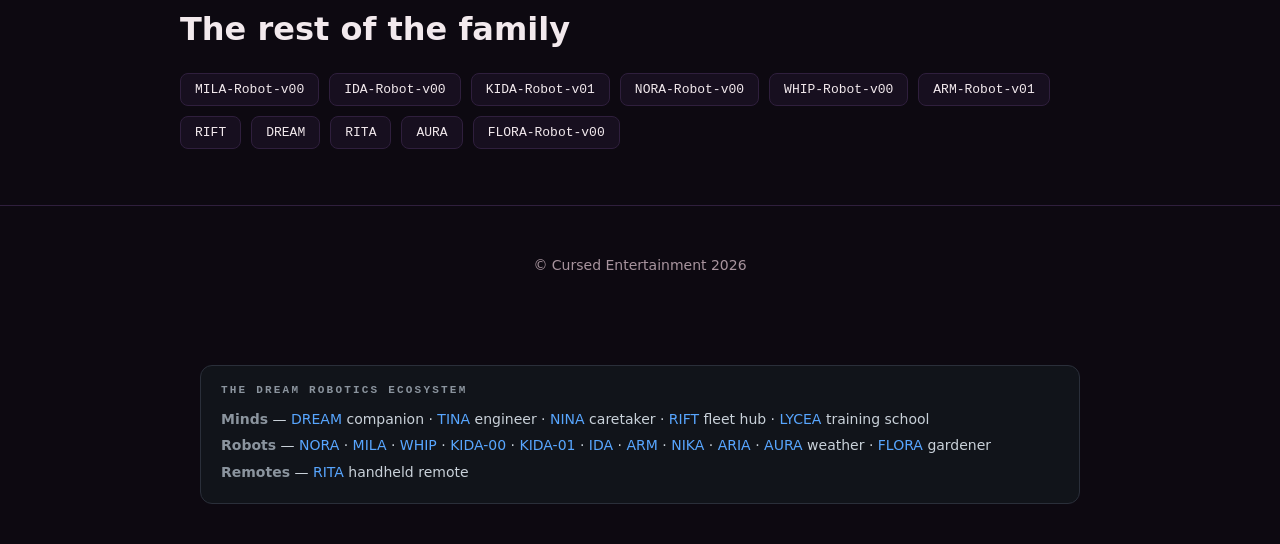
==== commit 96c34330: "AURA (weather) and FLORA (gardener) join the fleet: README avatars, ecosystem list, site Co-Authored" ====
--- a/index.html
+++ b/index.html
@@ -323,6 +323,8 @@
       <a href="https://github.com/CursedPrograms/RIFT">RIFT</a>
       <a href="https://github.com/CursedPrograms/DREAM">DREAM</a>
       <a href="https://github.com/CursedPrograms/RITA">RITA</a>
+      <a href="https://github.com/CursedPrograms/AURA">AURA</a>
+      <a href="https://github.com/CursedPrograms/FLORA-Robot-v00">FLORA-Robot-v00</a>
     </div>
   </div>
 </section>
@@ -336,7 +338,7 @@
 <section class="eco">
   <div class="eco-title">The DREAM Robotics ecosystem</div>
   <div><strong>Minds</strong> — <a href="https://cursedprograms.github.io/DREAM/">DREAM</a> companion · <a href="https://cursedprograms.github.io/TINA/">TINA</a> engineer · <a href="https://cursedprograms.github.io/NINA/">NINA</a> caretaker · <a href="https://cursedprograms.github.io/RIFT/">RIFT</a> fleet hub · <a href="https://github.com/CursedPrograms/LYCEA">LYCEA</a> training school</div>
-  <div><strong>Robots</strong> — <a href="https://cursedprograms.github.io/NORA-Robot-v00/">NORA</a> · <a href="https://cursedprograms.github.io/MILA-Robot-v00/">MILA</a> · <a href="https://cursedprograms.github.io/WHIP-Robot-v00/">WHIP</a> · <a href="https://cursedprograms.github.io/KIDA-Robot-v00/">KIDA-00</a> · <a href="https://cursedprograms.github.io/KIDA-Robot-v01/">KIDA-01</a> · <a href="https://cursedprograms.github.io/IDA-Robot-v00/">IDA</a> · <a href="https://cursedprograms.github.io/ARM-Robot-v01/">ARM</a> · <a href="https://cursedprograms.github.io/NIKA-Robot-v00/">NIKA</a> · <a href="https://cursedprograms.github.io/ARIA-Robot-v00/">ARIA</a></div>
+  <div><strong>Robots</strong> — <a href="https://cursedprograms.github.io/NORA-Robot-v00/">NORA</a> · <a href="https://cursedprograms.github.io/MILA-Robot-v00/">MILA</a> · <a href="https://cursedprograms.github.io/WHIP-Robot-v00/">WHIP</a> · <a href="https://cursedprograms.github.io/KIDA-Robot-v00/">KIDA-00</a> · <a href="https://cursedprograms.github.io/KIDA-Robot-v01/">KIDA-01</a> · <a href="https://cursedprograms.github.io/IDA-Robot-v00/">IDA</a> · <a href="https://cursedprograms.github.io/ARM-Robot-v01/">ARM</a> · <a href="https://cursedprograms.github.io/NIKA-Robot-v00/">NIKA</a> · <a href="https://cursedprograms.github.io/ARIA-Robot-v00/">ARIA</a> · <a href="https://cursedprograms.github.io/AURA/">AURA</a> weather · <a href="https://cursedprograms.github.io/FLORA-Robot-v00/">FLORA</a> gardener</div>
   <div><strong>Remotes</strong> — <a href="https://cursedprograms.github.io/RITA/">RITA</a> handheld remote</div>
 </section>
 <!-- DREAM-ECOSYSTEM:END -->
